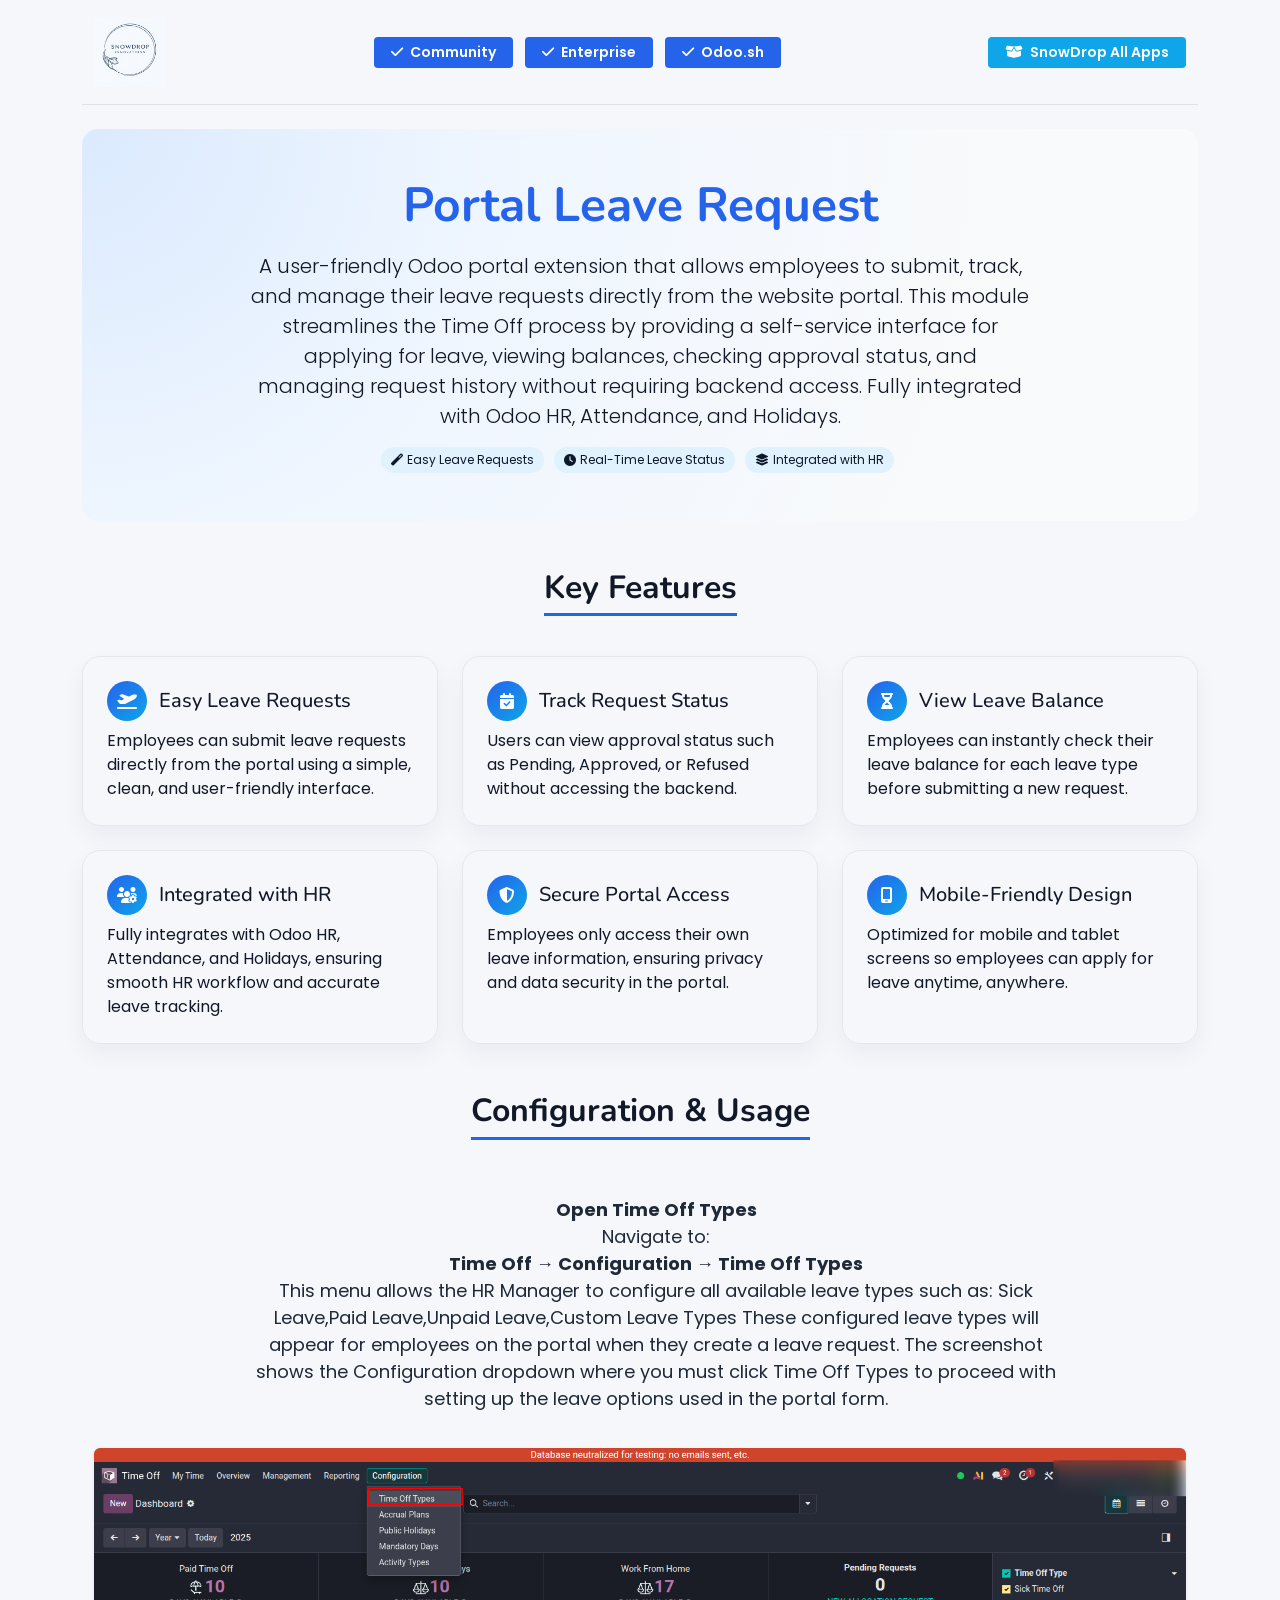
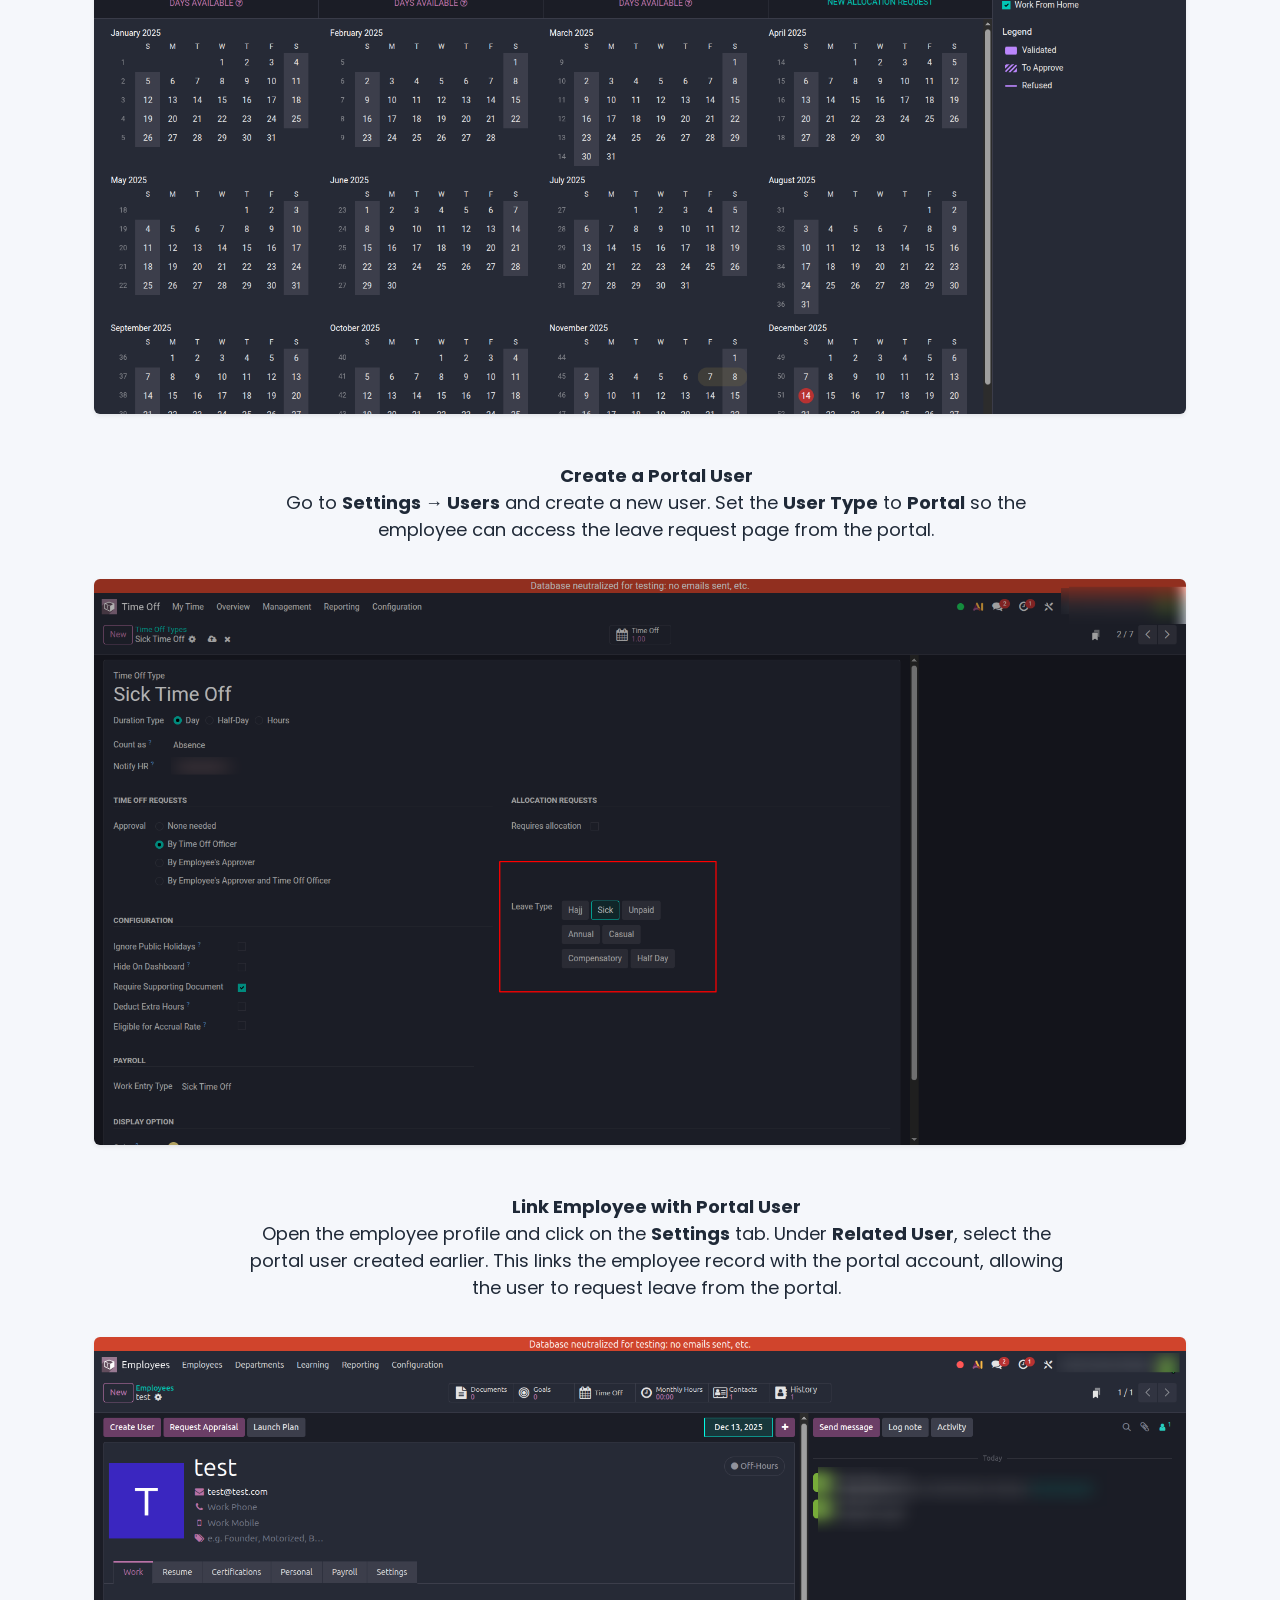
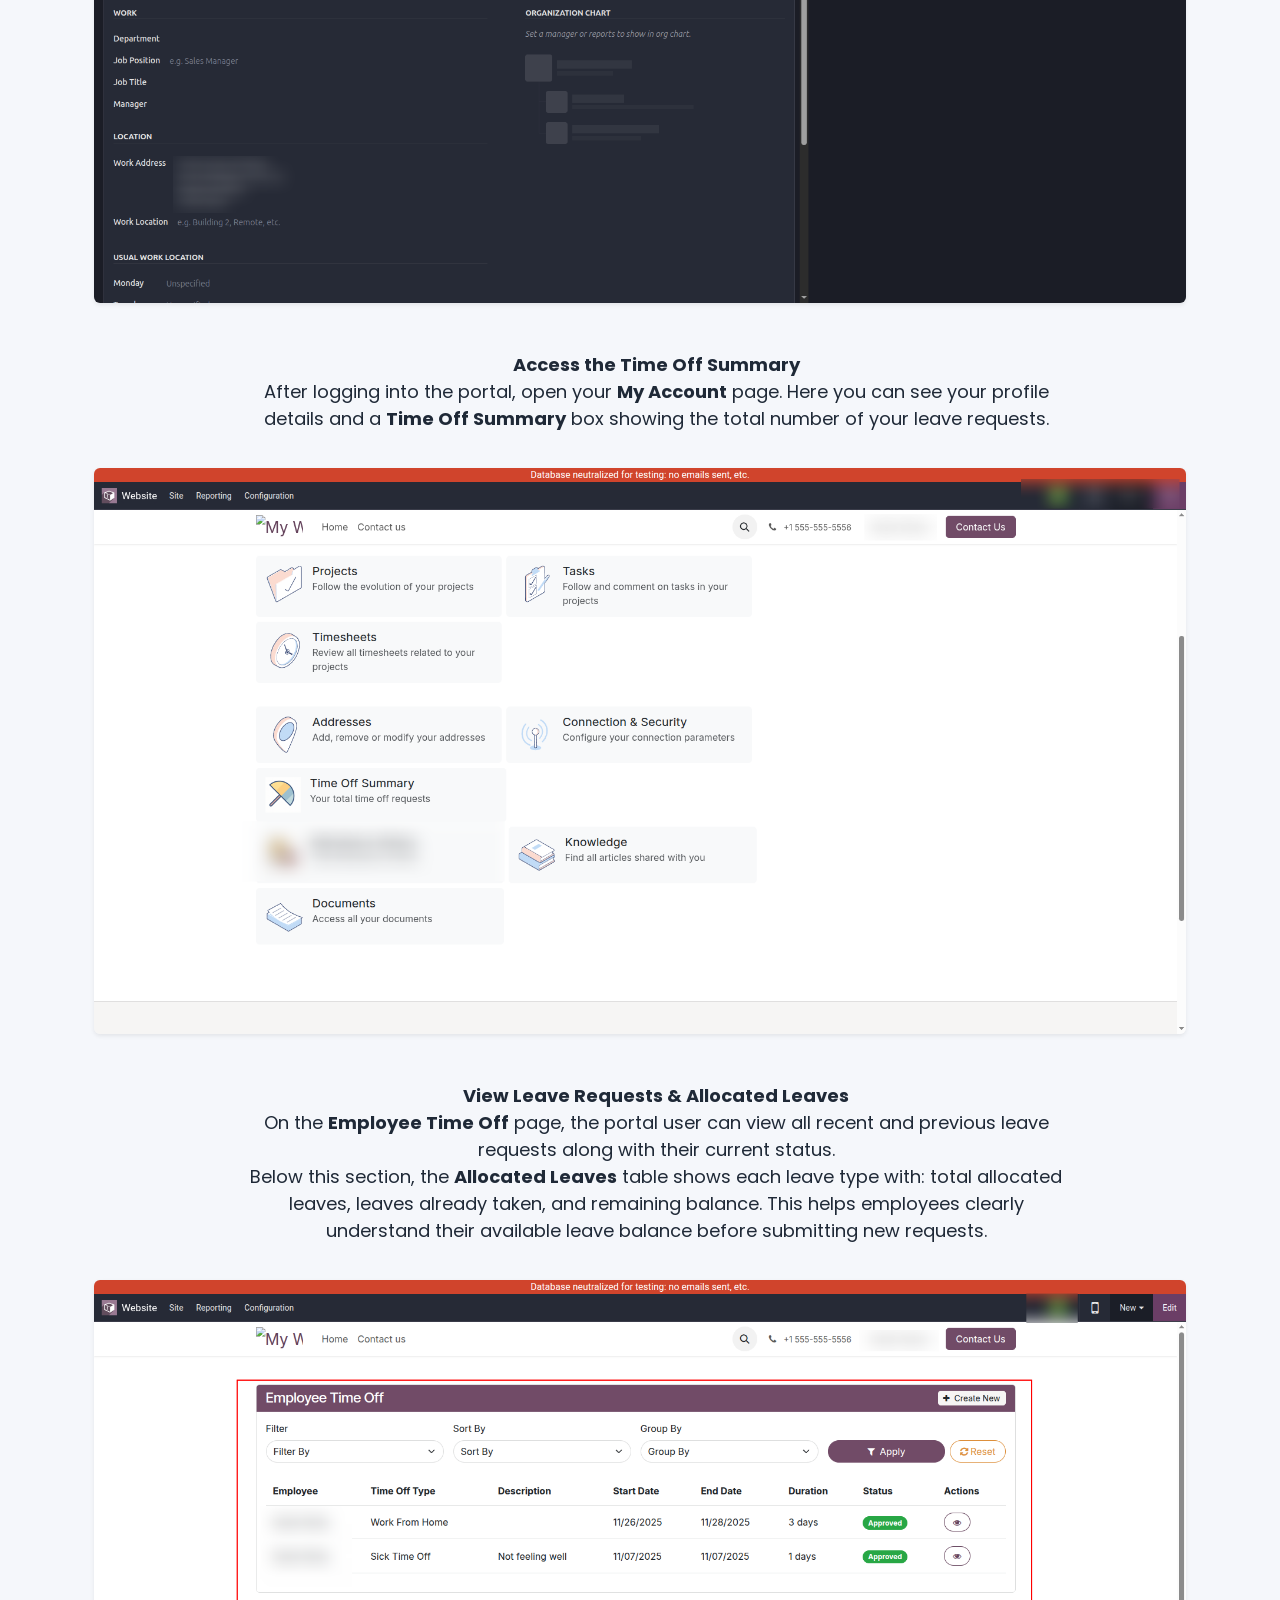
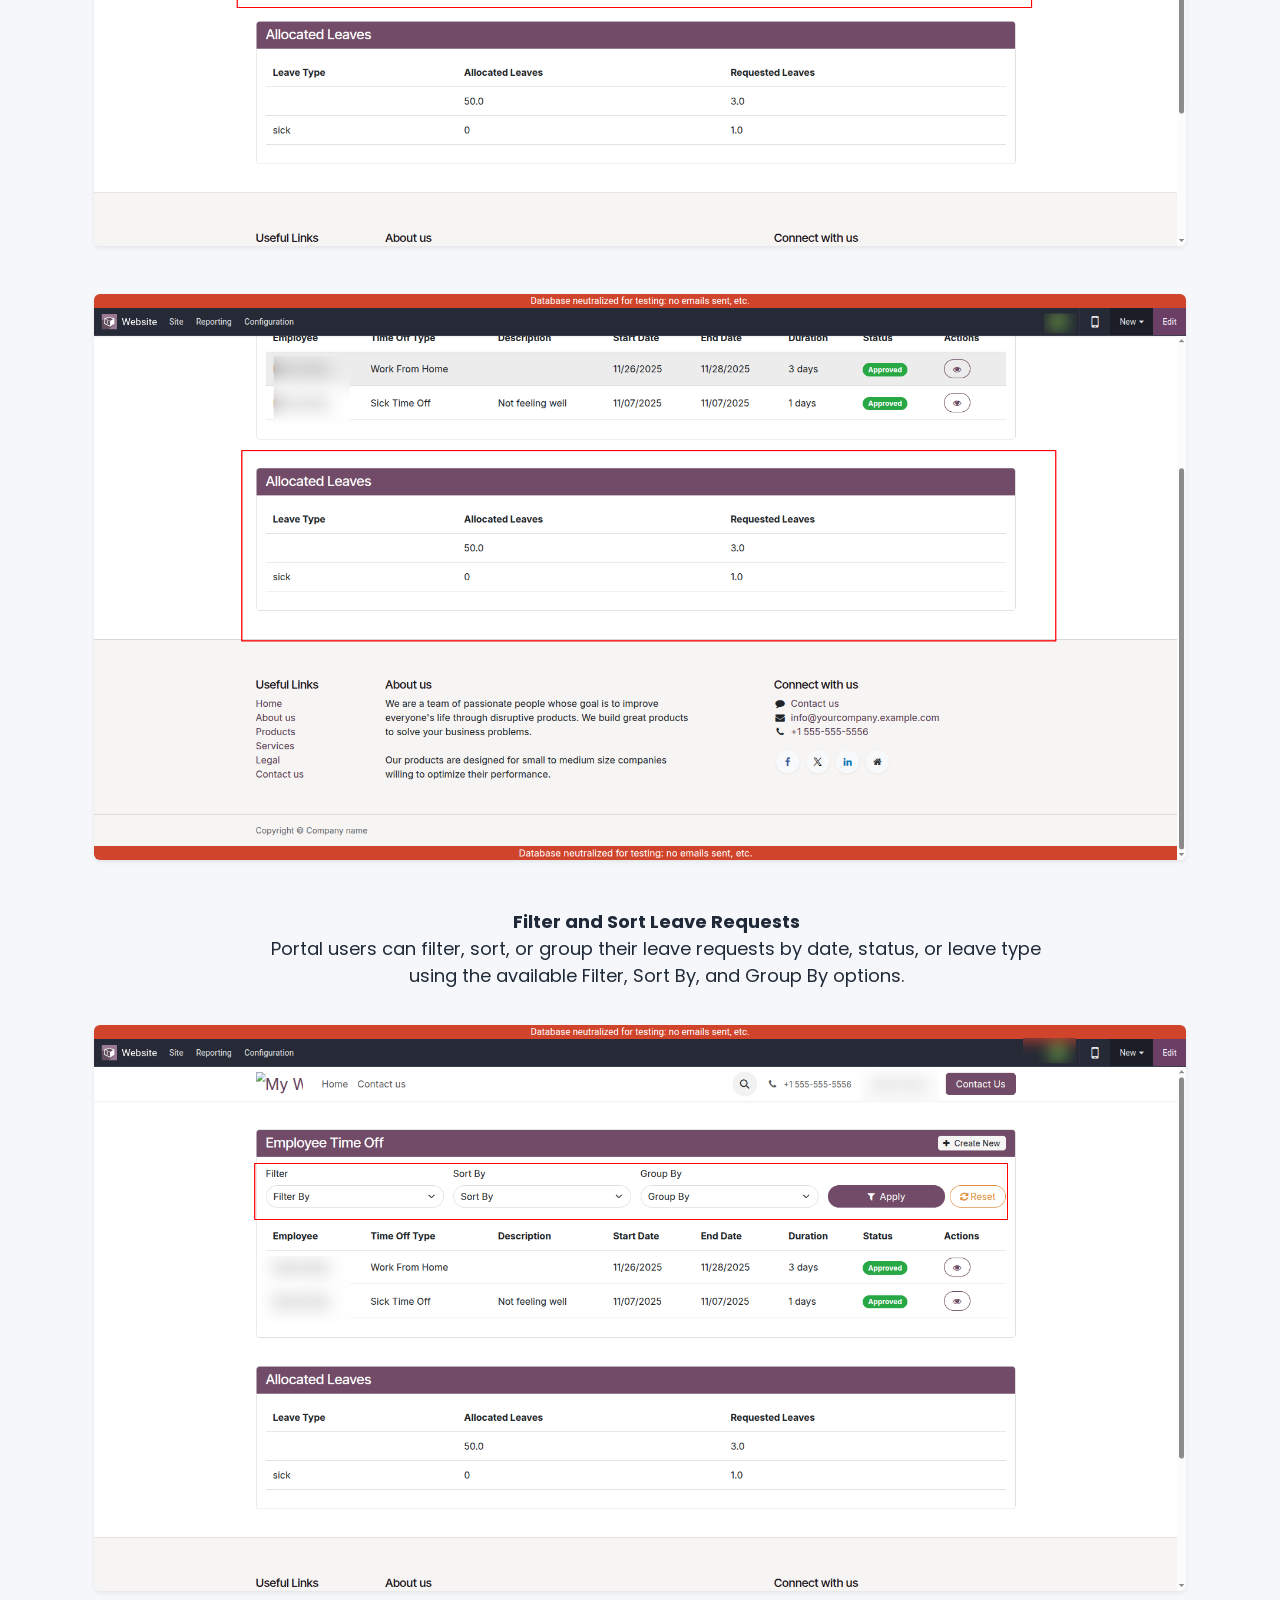
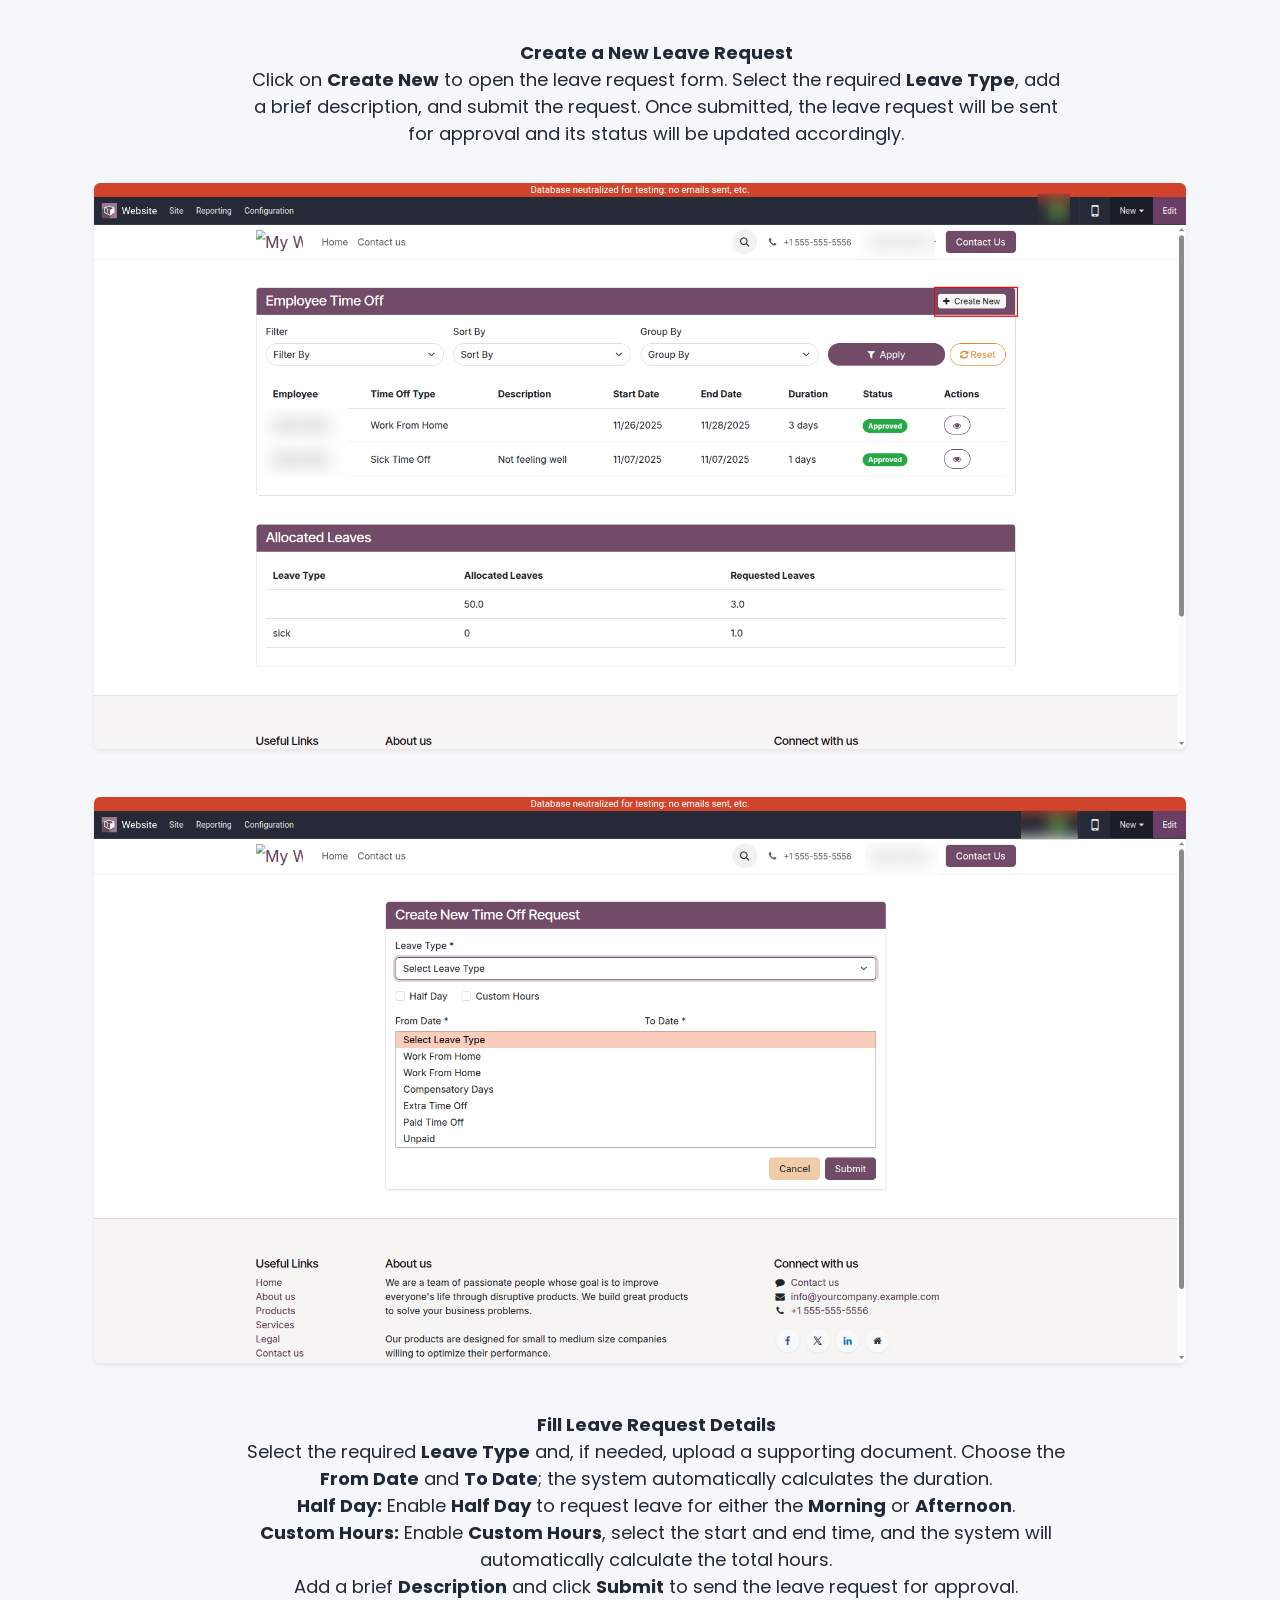
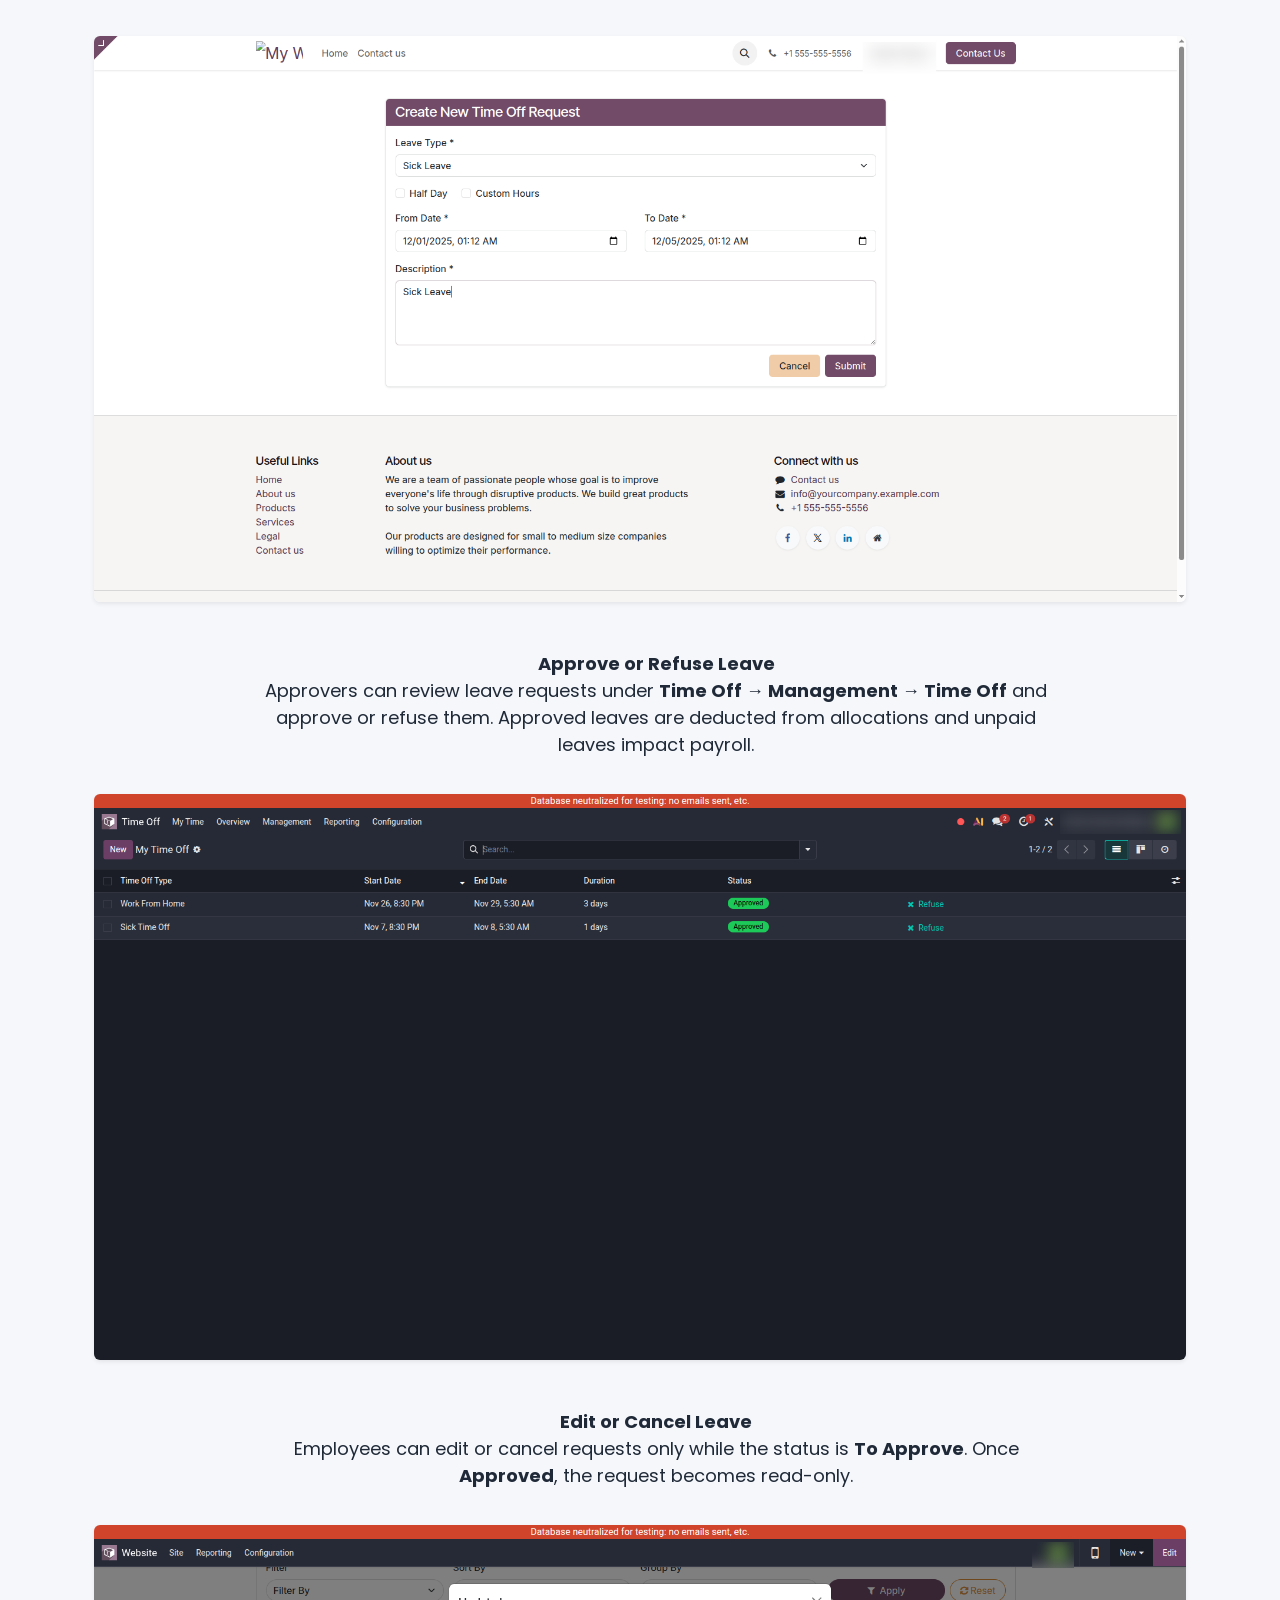
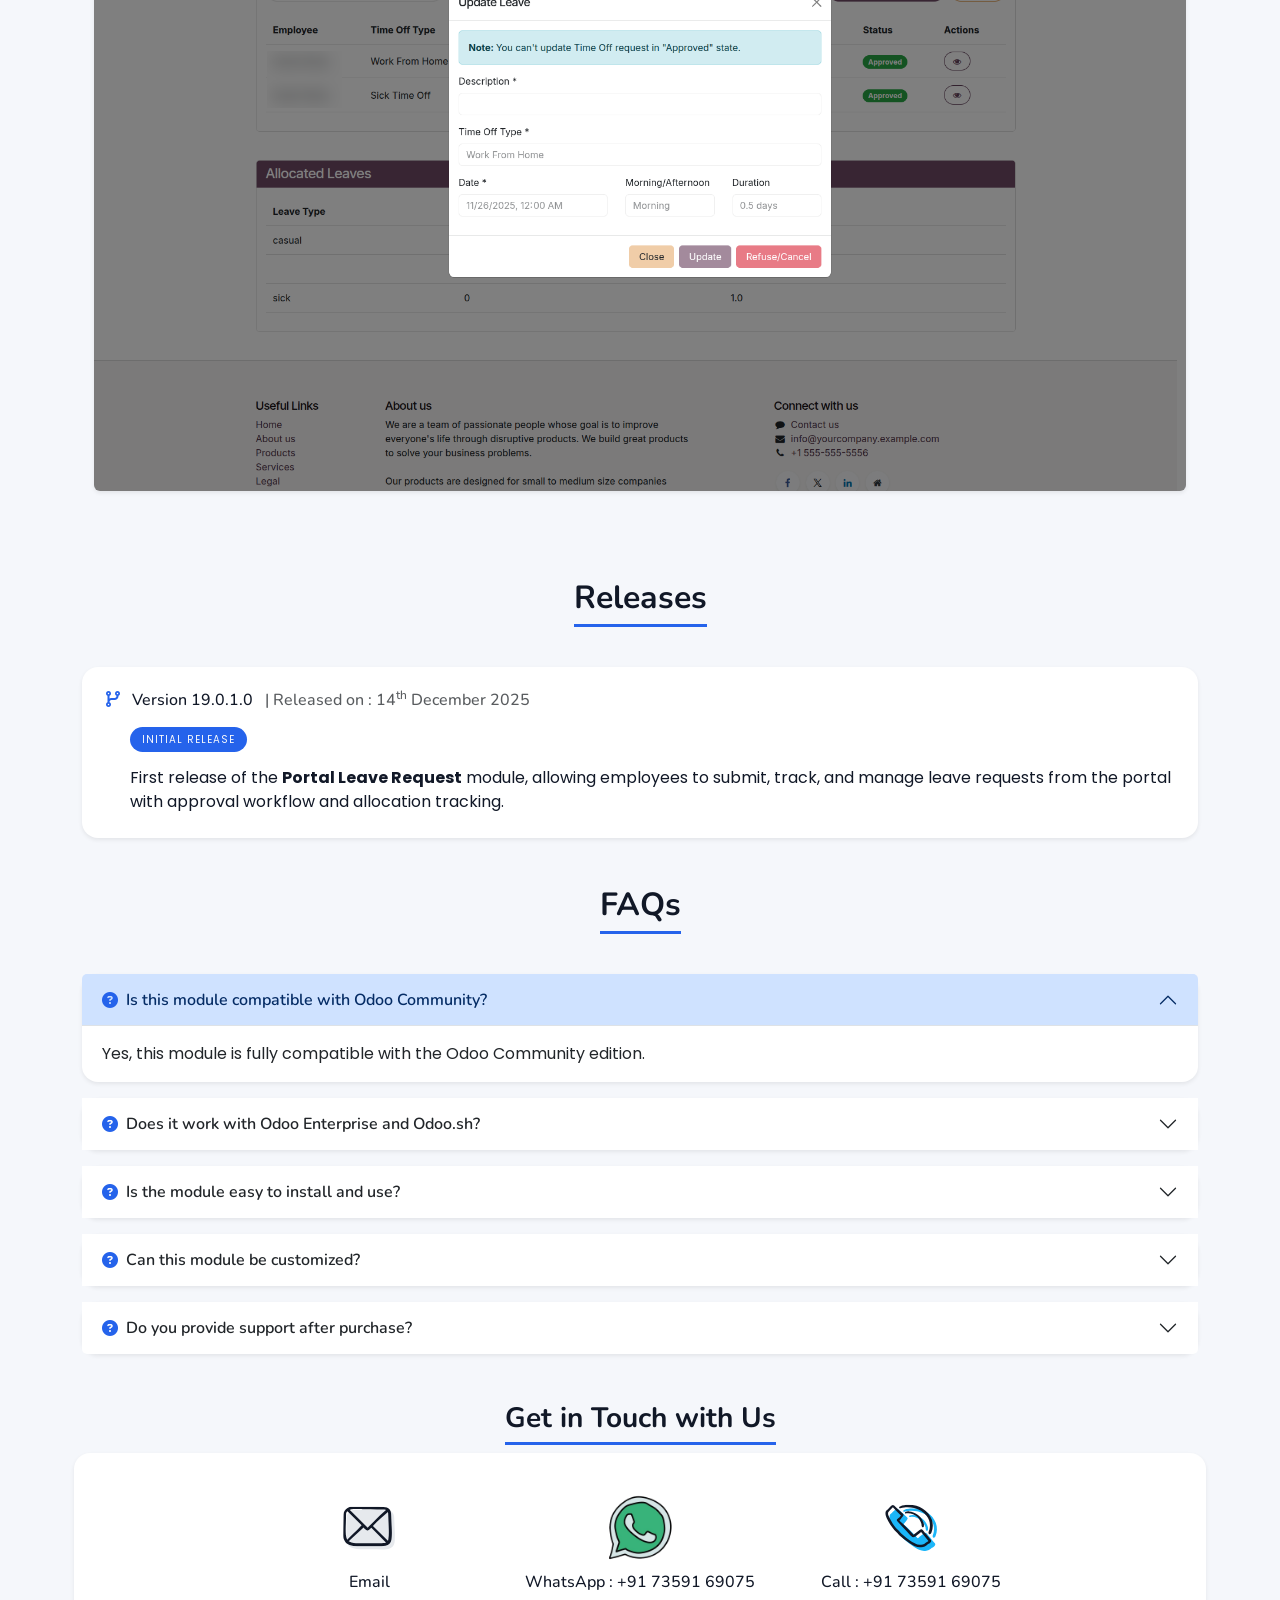
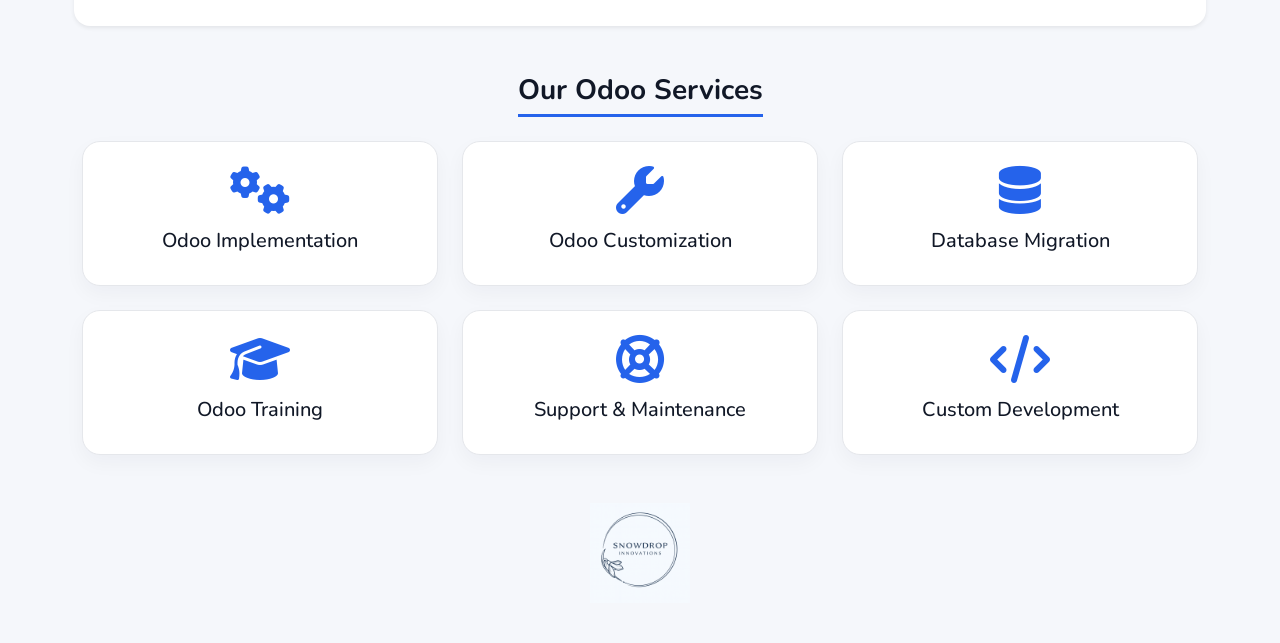
==== sd_leave_request_portal/static/description/index.html @ bd5a7ddc "[ADD]sd_leave_request_portal: add new module" ====
<!DOCTYPE html>
<html>

<head>
    <meta charset="utf-8" />
    <meta http-equiv="X-UA-Compatible" content="IE=edge" />
    <meta name="viewport" content="width=device-width, initial-scale=1" />
    <title>AI Timesheet Enhancement</title>
    <!-- Bootstrap 5 -->
    <link href="https://cdn.jsdelivr.net/npm/bootstrap@5.3.3/dist/css/bootstrap.min.css" rel="stylesheet">
    <!-- Icons -->
    <link rel="stylesheet" href="https://cdnjs.cloudflare.com/ajax/libs/font-awesome/6.5.2/css/all.min.css">
    <!-- Google Fonts -->
    <link href="https://fonts.googleapis.com/css2?family=Poppins:wght@300;400;500;600;700&family=Nunito:wght@400;600;700&display=swap" rel="stylesheet">
    <style>
        body {
            font-family: 'Poppins', sans-serif;
            background-color: #f5f7fb;
            color: #111827;
        }

        h1, h2, h3, h4, h5 {
            font-family: 'Nunito', sans-serif;
        }

        .sd-primary {
            color: #2563eb;
        }

        .sd-primary-bg {
            background-color: #2563eb;
        }

        .sd-accent-bg {
            background-color: #0ea5e9;
        }

        .sd-badge {
            background-color: #0f766e;
            color: #ecfeff;
        }

        .sd-section-title {
            font-weight: 700;
            text-align: center;
            margin-bottom: 2.5rem;
            position: relative;
        }

        .sd-section-title span {
            display: inline-block;
            padding-bottom: 0.4rem;
            border-bottom: 3px solid #2563eb;
        }

        .sd-feature-card {
            border-radius: 18px;
            border: 1px solid #e5e7eb;
            box-shadow: 0 10px 25px rgba(15, 23, 42, 0.05);
            height: 100%;
        }

        .sd-feature-icon {
            width: 40px;
            height: 40px;
            border-radius: 999px;
            display: inline-flex;
            align-items: center;
            justify-content: center;
            background: linear-gradient(135deg, #2563eb, #0ea5e9);
            color: #fff;
            margin-right: 12px;
        }

        .sd-hero {
            background: radial-gradient(circle at top left, #dbeafe 0, #eff6ff 35%, #f9fafb 80%);
        }

        .sd-step-pointer {
            background-image: url(pointer.png);
            background-repeat: no-repeat;
            background-size: contain;
            width: 32px;
            height: 32px;
            flex-shrink: 0;
        }

        .sd-step-text {
            color: #1f2937;
            font-size: 18px;
            max-width: 75%;
            margin-bottom: 20px;
        }

        .sd-chip {
            display: inline-flex;
            align-items: center;
            padding: 4px 10px;
            border-radius: 999px;
            background: #e0f2fe;
            font-size: 12px;
            color: #0f172a;
            margin-right: 6px;
        }

        .sd-footer-logo {
            max-height: 80px;
        }

        .sd-release-badge {
            background-color: #2563eb;
            color: #f9fafb;
            padding: 5px 12px;
            border-radius: 999px;
            text-transform: uppercase;
            font-size: 10px;
            letter-spacing: 1px;
        }

        .sd-contact-card img {
            width: 70px;
            margin-bottom: 10px;
        }

        .sd-contact-card h5 {
            font-size: 16px;
            margin-bottom: 0;
        }

        .sd-service-card {
            border-radius: 18px;
            border: 1px solid #e5e7eb;
            box-shadow: 0 8px 20px rgba(15, 23, 42, 0.04);
            height: 100%;
        }

        a {
            text-decoration: none;
        }
    </style>
</head>

<body>
    <div id="loempia_tabs" class="container py-3">
        <!-- Header -->
        <div class="row justify-content-between align-items-center border-bottom pb-3 mx-0">
            <div class="col-auto text-center mb-3 mb-lg-0">
                <a class="btn p-0">
                    <!-- Replace with your own logo path -->
                    <img src="snowdrop_logo_full.png" alt="SnowDrop Innovations" style="height:70px">
                </a>
            </div>
            <div class="col-auto d-flex flex-wrap justify-content-center gap-2 mb-3 mb-lg-0">
                <span class="btn btn-sm sd-primary-bg text-white fw-semibold px-3 me-1">
                    <i class="fa fa-check me-1"></i> Community
                </span>
                <span class="btn btn-sm sd-primary-bg text-white fw-semibold px-3 me-1">
                    <i class="fa fa-check me-1"></i> Enterprise
                </span>
                <span class="btn btn-sm sd-primary-bg text-white fw-semibold px-3">
                    <i class="fa fa-check me-1"></i> Odoo.sh
                </span>
            </div>
            <div class="col-auto text-center">
                <a href="#" target="_blank" class="btn btn-sm sd-accent-bg text-white fw-semibold px-3">
                    <i class="fa fa-box-open me-1"></i> SnowDrop All Apps
                </a>
            </div>
        </div>
        <!-- Hero -->
        <section class="oe_container sd-hero rounded-4 mt-4 mb-5 p-4 p-lg-5">
            <div class="text-center">
                <h1 class="display-5 fw-bold sd-primary mb-3">
                    Portal Leave Request
                </h1>
                <p class="lead mb-3" style="max-width: 780px;margin:0 auto;">
                    A user-friendly Odoo portal extension that allows employees to submit, track, and manage their leave requests directly from the website portal. This module streamlines the Time Off process by providing a self-service interface for applying for leave, viewing balances, checking approval status, and managing request history without requiring backend access. Fully integrated with Odoo HR, Attendance, and Holidays.
                </p>
                <div class="mt-3">
                    <span class="sd-chip"><i class="fa fa-magic me-1"></i> Easy Leave Requests</span>
                    <span class="sd-chip"><i class="fa fa-clock me-1"></i> Real-Time Leave Status</span>
                    <span class="sd-chip"><i class="fa fa-layer-group me-1"></i> Integrated with HR</span>
                </div>
            </div>
        </section>
        <!-- Features -->
        <section class="mt-4">
            <h2 class="sd-section-title">
                <span>Key Features</span>
            </h2>
            <div class="row g-4">
                <!-- Feature 1 -->
                <div class="col-lg-4 col-md-6">
                    <div class="sd-feature-card p-4">
                        <div class="d-flex align-items-center mb-2">
                            <div class="sd-feature-icon">
                                <i class="fa fa-plane-departure"></i>
                            </div>
                            <h4 class="mb-0 fs-5">Easy Leave Requests</h4>
                        </div>
                        <p class="mb-0">
                            Employees can submit leave requests directly from the portal using a simple, clean, and user-friendly interface.
                        </p>
                    </div>
                </div>
                <!-- Feature 2 -->
                <div class="col-lg-4 col-md-6">
                    <div class="sd-feature-card p-4">
                        <div class="d-flex align-items-center mb-2">
                            <div class="sd-feature-icon">
                                <i class="fa fa-calendar-check"></i>
                            </div>
                            <h4 class="mb-0 fs-5">Track Request Status</h4>
                        </div>
                        <p class="mb-0">
                            Users can view approval status such as Pending, Approved, or Refused without accessing the backend.
                        </p>
                    </div>
                </div>
                <!-- Feature 3 -->
                <div class="col-lg-4 col-md-6">
                    <div class="sd-feature-card p-4">
                        <div class="d-flex align-items-center mb-2">
                            <div class="sd-feature-icon">
                                <i class="fa fa-hourglass-half"></i>
                            </div>
                            <h4 class="mb-0 fs-5">View Leave Balance</h4>
                        </div>
                        <p class="mb-0">
                            Employees can instantly check their leave balance for each leave type before submitting a new request.
                        </p>
                    </div>
                </div>
                <!-- Feature 4 -->
                <div class="col-lg-4 col-md-6">
                    <div class="sd-feature-card p-4">
                        <div class="d-flex align-items-center mb-2">
                            <div class="sd-feature-icon">
                                <i class="fa fa-users-gear"></i>
                            </div>
                            <h4 class="mb-0 fs-5">Integrated with HR</h4>
                        </div>
                        <p class="mb-0">
                            Fully integrates with Odoo HR, Attendance, and Holidays, ensuring smooth HR workflow and accurate leave tracking.
                        </p>
                    </div>
                </div>
                <!-- Feature 5 -->
                <div class="col-lg-4 col-md-6">
                    <div class="sd-feature-card p-4">
                        <div class="d-flex align-items-center mb-2">
                            <div class="sd-feature-icon">
                                <i class="fa fa-shield-halved"></i>
                            </div>
                            <h4 class="mb-0 fs-5">Secure Portal Access</h4>
                        </div>
                        <p class="mb-0">
                            Employees only access their own leave information, ensuring privacy and data security in the portal.
                        </p>
                    </div>
                </div>
                <!-- Feature 6 -->
                <div class="col-lg-4 col-md-6">
                    <div class="sd-feature-card p-4">
                        <div class="d-flex align-items-center mb-2">
                            <div class="sd-feature-icon">
                                <i class="fa fa-mobile-screen"></i>
                            </div>
                            <h4 class="mb-0 fs-5">Mobile-Friendly Design</h4>
                        </div>
                        <p class="mb-0">
                            Optimized for mobile and tablet screens so employees can apply for leave anytime, anywhere.
                        </p>
                    </div>
                </div>
            </div>
        </section>
        <!-- Documentation / Screenshots -->
        <section class="mt-5">
            <h2 class="sd-section-title">
                <span>Configuration & Usage</span>
            </h2>
            <div class="tab-content py-3">
                <div id="Configurations" class="tab-pane active show">
                    <section id="sd_configuration">
                        <div class="container-fluid">
                            <div class="text-center">
                                <!-- Step 1 -->
                                <div class="d-flex justify-content-center align-items-start mb-3">
                                    <div class="sd-step-pointer"></div>
                                    <p class="sd-step-text">
                                        <strong>Open Time Off Types</strong><br />
                                        Navigate to:<br>
                                        <strong>Time Off → Configuration → Time Off Types</strong><br>
                                        This menu allows the HR Manager to configure all available leave types such as: Sick Leave,Paid Leave,Unpaid Leave,Custom Leave Types
                                        These configured leave types will appear for employees on the portal when they create a leave request.
                                        The screenshot shows the Configuration dropdown where you must click Time Off Types to proceed with setting up the leave options used in the portal form.
                                    </p>
                                </div>
                                <div class="col-md-12">
                                    <!-- replace with your real screenshot -->
                                    <img class="img-fluid rounded shadow-sm" src="1.png" alt="Install module">
                                </div>
                                <br /><br />
                                <!-- Step 2 -->
                                <div class="d-flex justify-content-center align-items-start mb-3">
                                    <div class="sd-step-pointer"></div>
                                    <p class="sd-step-text">
                                        <strong>Create a Portal User</strong><br>
                                        Go to <strong>Settings → Users</strong> and create a new user.
                                        Set the <strong>User Type</strong> to <strong>Portal</strong> so the employee can access the leave request page from the portal.
                                    </p>
                                </div>
                                <div class="col-md-12">
                                    <!-- replace with your real screenshot -->
                                    <img class="img-fluid rounded shadow-sm" src="2.png" alt="Install module">
                                </div>
                                <br /><br />
                                <!-- Step 3 -->
                                <div class="d-flex justify-content-center align-items-start mb-3">
                                    <div class="sd-step-pointer"></div>
                                    <p class="sd-step-text">
                                        <strong>Link Employee with Portal User</strong><br>
                                        Open the employee profile and click on the <strong>Settings</strong> tab.
                                        Under <strong>Related User</strong>, select the portal user created earlier.
                                        This links the employee record with the portal account, allowing the user to request leave from the portal.
                                    </p>
                                </div>
                                <div class="col-md-12">
                                    <!-- replace with your real screenshot -->
                                    <img class="img-fluid rounded shadow-sm" src="3.png" alt="Install module">
                                </div>
                                <br /><br />
                                <!-- Step 4 -->
                                <div class="d-flex justify-content-center align-items-start mb-3">
                                    <div class="sd-step-pointer"></div>
                                    <p class="sd-step-text">
                                        <strong>Access the Time Off Summary</strong><br>
                                        After logging into the portal, open your <strong>My Account</strong> page.
                                        Here you can see your profile details and a <strong>Time Off Summary</strong> box showing the total number of your leave requests.
                                    </p>
                                </div>
                                <div class="col-md-12">
                                    <!-- replace with your real screenshot -->
                                    <img class="img-fluid rounded shadow-sm" src="4.png" alt="Install module">
                                </div>
                                <br /><br />
                                <!-- Step 5 -->
                                <div class="d-flex justify-content-center align-items-start mb-3">
                                    <div class="sd-step-pointer"></div>
                                    <p class="sd-step-text">
                                        <strong>View Leave Requests & Allocated Leaves</strong><br>
                                        On the <strong>Employee Time Off</strong> page, the portal user can view all recent and previous leave requests along with their current status.<br>
                                        Below this section, the <strong>Allocated Leaves</strong> table shows each leave type with:
                                        total allocated leaves, leaves already taken, and remaining balance.
                                        This helps employees clearly understand their available leave balance before submitting new requests.
                                    </p>
                                </div>
                                <div class="col-md-12">
                                    <!-- replace with your real screenshot -->
                                    <img class="img-fluid rounded shadow-sm" src="5.png" alt="Install module">
                                </div>
                                <br /><br />
                                <div class="col-md-12">
                                    <!-- replace with your real screenshot -->
                                    <img class="img-fluid rounded shadow-sm" src="6.png" alt="Install module">
                                </div>
                                <br /><br />
                                <div class="d-flex justify-content-center align-items-start mb-3">
                                    <div class="sd-step-pointer"></div>
                                    <p class="sd-step-text">
                                        <strong>Filter and Sort Leave Requests</strong><br>
                                        Portal users can filter, sort, or group their leave requests by date, status, or leave type using the available Filter, Sort By, and Group By options.
                                    </p>
                                </div>
                                <div class="col-md-12">
                                    <!-- replace with your real screenshot -->
                                    <img class="img-fluid rounded shadow-sm" src="7.png" alt="Install module">
                                </div>
                                <br /><br />
                                <div class="d-flex justify-content-center align-items-start mb-3">
                                    <div class="sd-step-pointer"></div>
                                    <p class="sd-step-text">
                                        <strong>Create a New Leave Request</strong><br>
                                        Click on <strong>Create New</strong> to open the leave request form.
                                        Select the required <strong>Leave Type</strong>, add a brief description, and submit the request.
                                        Once submitted, the leave request will be sent for approval and its status will be updated accordingly.
                                    </p>
                                </div>
                                <div class="col-md-12">
                                    <!-- replace with your real screenshot -->
                                    <img class="img-fluid rounded shadow-sm" src="8.png" alt="Install module">
                                </div>
                                <br /><br />
                                <div class="col-md-12">
                                    <!-- replace with your real screenshot -->
                                    <img class="img-fluid rounded shadow-sm" src="9.png" alt="Install module">
                                </div>
                                <br /><br />
                                <div class="d-flex justify-content-center align-items-start mb-3">
                                    <div class="sd-step-pointer"></div>
                                    <p class="sd-step-text">
                                        <strong>Fill Leave Request Details</strong><br>
                                        Select the required <strong>Leave Type</strong> and, if needed, upload a supporting document.
                                        Choose the <strong>From Date</strong> and <strong>To Date</strong>; the system automatically calculates the duration.<br>
                                        <strong>Half Day:</strong>
                                        Enable <strong>Half Day</strong> to request leave for either the <strong>Morning</strong> or <strong>Afternoon</strong>.<br>
                                        <strong>Custom Hours:</strong>
                                        Enable <strong>Custom Hours</strong>, select the start and end time, and the system will automatically calculate the total hours.<br>
                                        Add a brief <strong>Description</strong> and click <strong>Submit</strong> to send the leave request for approval.
                                    </p>
                                </div>
                                <div class="col-md-12">
                                    <!-- replace with your real screenshot -->
                                    <img class="img-fluid rounded shadow-sm" src="10.png" alt="Install module">
                                </div>
                                <br /><br />
                                <div class="d-flex justify-content-center align-items-start mb-3">
                                    <div class="sd-step-pointer"></div>
                                    <p class="sd-step-text">
                                        <strong>Approve or Refuse Leave</strong><br>
                                        Approvers can review leave requests under <strong>Time Off → Management → Time Off</strong> and approve or refuse them.
                                        Approved leaves are deducted from allocations and unpaid leaves impact payroll.
                                    </p>
                                </div>
                                <div class="col-md-12">
                                    <img class="img-fluid rounded shadow-sm" src="11.png" alt="Install module">
                                </div>
                                <br /><br />
                                <div class="d-flex justify-content-center align-items-start mb-3">
                                    <div class="sd-step-pointer"></div>
                                    <p class="sd-step-text">
                                        <strong>Edit or Cancel Leave</strong><br>
                                        Employees can edit or cancel requests only while the status is <strong>To Approve</strong>.
                                        Once <strong>Approved</strong>, the request becomes read-only.
                                    </p>
                                </div>
                                <div class="col-md-12">
                                    <img class="img-fluid rounded shadow-sm" src="12.png" alt="Install module">
                                </div>
                                <br /><br />
                            </div>
                        </div>
                    </section>
                </div>
            </div>
        </section>
        <!-- Releases -->
        <section class="mt-4">
            <h2 class="sd-section-title">
                <span>Releases</span>
            </h2>
            <div class="bg-white shadow-sm rounded-4 p-3 p-lg-4">
                <h4 class="mb-1" style="font-size:16px;">
                    <span class="fa fa-code-branch me-2 sd-primary"></span>
                    <span>Version 19.0.1.0</span>
                    <span class="ms-2 text-muted">| Released on : 14<sup>th</sup> December 2025</span>
                </h4>
                <div class="mt-3 ps-4">
                    <span class="sd-release-badge">Initial Release</span>
                    <p class="mt-3 mb-0">
                        First release of the <strong>Portal Leave Request</strong> module, allowing employees to submit,
                        track, and manage leave requests from the portal with approval workflow and allocation tracking.
                    </p>
                </div>
            </div>
        </section>
        <!-- FAQs -->
        <section class="mt-5">
            <h2 class="sd-section-title">
                <span>FAQs</span>
            </h2>
            <div class="accordion" id="sd_faq_accordion">
                <div class="accordion-item mb-3 border-0 shadow-sm rounded-4">
                    <h2 class="accordion-header" id="faq1">
                        <button class="accordion-button fw-semibold" type="button" data-bs-toggle="collapse" data-bs-target="#faq1_c" aria-expanded="true" aria-controls="faq1_c">
                            <i class="fa fa-question-circle me-2 sd-primary"></i>
                            Is this module compatible with Odoo Community?
                        </button>
                    </h2>
                    <div id="faq1_c" class="accordion-collapse collapse show" data-bs-parent="#sd_faq_accordion">
                        <div class="accordion-body">
                            Yes, this module is fully compatible with the Odoo Community edition.
                        </div>
                    </div>
                </div>
                <div class="accordion-item mb-3 border-0 shadow-sm rounded-4">
                    <h2 class="accordion-header" id="faq2">
                        <button class="accordion-button fw-semibold collapsed" type="button" data-bs-toggle="collapse" data-bs-target="#faq2_c" aria-expanded="false" aria-controls="faq2_c">
                            <i class="fa fa-question-circle me-2 sd-primary"></i>
                            Does it work with Odoo Enterprise and Odoo.sh?
                        </button>
                    </h2>
                    <div id="faq2_c" class="accordion-collapse collapse" data-bs-parent="#sd_faq_accordion">
                        <div class="accordion-body">
                            Yes, the module works seamlessly with Odoo Enterprise and Odoo.sh.
                        </div>
                    </div>
                </div>
                <div class="accordion-item mb-3 border-0 shadow-sm rounded-4">
                    <h2 class="accordion-header" id="faq3">
                        <button class="accordion-button fw-semibold collapsed" type="button" data-bs-toggle="collapse" data-bs-target="#faq3_c" aria-expanded="false" aria-controls="faq3_c">
                            <i class="fa fa-question-circle me-2 sd-primary"></i>
                            Is the module easy to install and use?
                        </button>
                    </h2>
                    <div id="faq3_c" class="accordion-collapse collapse" data-bs-parent="#sd_faq_accordion">
                        <div class="accordion-body">
                            Yes. Installation follows the standard Odoo process, and employees can easily submit and track
                            leave requests from the portal.
                        </div>
                    </div>
                </div>
                <div class="accordion-item mb-3 border-0 shadow-sm rounded-4">
                    <h2 class="accordion-header" id="faq4">
                        <button class="accordion-button fw-semibold collapsed" type="button" data-bs-toggle="collapse" data-bs-target="#faq4_c" aria-expanded="false" aria-controls="faq4_c">
                            <i class="fa fa-question-circle me-2 sd-primary"></i>
                            Can this module be customized?
                        </button>
                    </h2>
                    <div id="faq4_c" class="accordion-collapse collapse" data-bs-parent="#sd_faq_accordion">
                        <div class="accordion-body">
                            Yes, we can customize the module based on your business requirements. Please contact us for
                            customization requests.
                        </div>
                    </div>
                </div>
                <div class="accordion-item mb-3 border-0 shadow-sm rounded-4">
                    <h2 class="accordion-header" id="faq5">
                        <button class="accordion-button fw-semibold collapsed" type="button" data-bs-toggle="collapse" data-bs-target="#faq5_c" aria-expanded="false" aria-controls="faq5_c">
                            <i class="fa fa-question-circle me-2 sd-primary"></i>
                            Do you provide support after purchase?
                        </button>
                    </h2>
                    <div id="faq5_c" class="accordion-collapse collapse" data-bs-parent="#sd_faq_accordion">
                        <div class="accordion-body">
                            Yes, we provide free bug-fix support for 30 days after purchase. Additional features or changes
                            are available as paid support.
                        </div>
                    </div>
                </div>
            </div>
        </section>
        <!-- Contact -->
        <section class="mt-5">
            <h3 class="mb-4 text-center" style="font-family:'Nunito',sans-serif;font-weight:700;">
                <span style="display:inline-block;padding-bottom:0.4rem;border-bottom:3px solid #2563eb;">
                    Get in Touch with Us
                </span>
            </h3>
            <div class="row g-3 bg-white rounded-4 shadow-sm text-center pt-4 pb-3 px-4 justify-content-center">
                <div class="col-6 col-lg-3 pb-3">
                    <a href="mailto:snowsnowdropinnovations@gmail.com" target="_blank" style="color:#111827;text-decoration:none;display:inline-block;">
                        <img src="mail.svg" alt="Email" style="width:70px;margin-bottom:10px;">
                        <h5 style="font-size:16px;margin-bottom:0;font-family:'Nunito',sans-serif;">Email</h5>
                    </a>
                </div>
                <div class="col-6 col-lg-3 pb-3">
                    <a href="" target="_blank" style="color:#111827;text-decoration:none;display:inline-block;">
                        <img src="whatsapp.png" alt="WhatsApp" style="width:70px;margin-bottom:10px;">
                        <h5 style="font-size:16px;margin-bottom:0;font-family:'Nunito',sans-serif;">WhatsApp : +91 73591 69075</h5>
                    </a>
                </div>
                <div class="col-6 col-lg-3 pb-3">
                    <a href="" target="_blank" style="color:#111827;text-decoration:none;display:inline-block;">
                        <img src="call.svg" alt="Call" style="width:70px;margin-bottom:10px;">
                        <h5 style="font-size:16px;margin-bottom:0;font-family:'Nunito',sans-serif;">Call : +91 73591 69075</h5>
                    </a>
                </div>
            </div>
        </section>
        <!-- Services -->
        <section class="mt-5">
            <h3 class="mb-4 text-center" style="font-family:'Nunito',sans-serif;font-weight:700;">
                <span style="display:inline-block;padding-bottom:0.4rem;border-bottom:3px solid #2563eb;">
                    Our Odoo Services
                </span>
            </h3>
            <div class="row g-4 text-center">
                <div class="col-lg-4 col-md-6">
                    <div class="p-4 h-100 bg-white" style="border-radius:18px;border:1px solid #e5e7eb;box-shadow:0 8px 20px rgba(15,23,42,0.04);">
                        <i class="fa fa-cogs" style="font-size:48px;color:#2563eb;margin-bottom:15px;"></i>
                        <h5 style="font-family:'Nunito',sans-serif;">Odoo Implementation</h5>
                    </div>
                </div>
                <div class="col-lg-4 col-md-6">
                    <div class="p-4 h-100 bg-white" style="border-radius:18px;border:1px solid #e5e7eb;box-shadow:0 8px 20px rgba(15,23,42,0.04);">
                        <i class="fa fa-wrench" style="font-size:48px;color:#2563eb;margin-bottom:15px;"></i>
                        <h5 style="font-family:'Nunito',sans-serif;">Odoo Customization</h5>
                    </div>
                </div>
                <div class="col-lg-4 col-md-6">
                    <div class="p-4 h-100 bg-white" style="border-radius:18px;border:1px solid #e5e7eb;box-shadow:0 8px 20px rgba(15,23,42,0.04);">
                        <i class="fa fa-database" style="font-size:48px;color:#2563eb;margin-bottom:15px;"></i>
                        <h5 style="font-family:'Nunito',sans-serif;">Database Migration</h5>
                    </div>
                </div>
                <div class="col-lg-4 col-md-6">
                    <div class="p-4 h-100 bg-white" style="border-radius:18px;border:1px solid #e5e7eb;box-shadow:0 8px 20px rgba(15,23,42,0.04);">
                        <i class="fa fa-graduation-cap" style="font-size:48px;color:#2563eb;margin-bottom:15px;"></i>
                        <h5 style="font-family:'Nunito',sans-serif;">Odoo Training</h5>
                    </div>
                </div>
                <div class="col-lg-4 col-md-6">
                    <div class="p-4 h-100 bg-white" style="border-radius:18px;border:1px solid #e5e7eb;box-shadow:0 8px 20px rgba(15,23,42,0.04);">
                        <i class="fa fa-life-ring" style="font-size:48px;color:#2563eb;margin-bottom:15px;"></i>
                        <h5 style="font-family:'Nunito',sans-serif;">Support & Maintenance</h5>
                    </div>
                </div>
                <div class="col-lg-4 col-md-6">
                    <div class="p-4 h-100 bg-white" style="border-radius:18px;border:1px solid #e5e7eb;box-shadow:0 8px 20px rgba(15,23,42,0.04);">
                        <i class="fa fa-code" style="font-size:48px;color:#2563eb;margin-bottom:15px;"></i>
                        <h5 style="font-family:'Nunito',sans-serif;">Custom Development</h5>
                    </div>
                </div>
            </div>
        </section>
        <!-- Footer logo -->
        <div class="row mt-5 mb-4">
            <div class="col-12 text-center">
                <img src="snowdrop_logo_full.png" alt="SnowDrop Innovations" style="height:100px;">
            </div>
        </div>
    </div>
    <!-- JS (Bootstrap 5) -->
    <script src="https://cdn.jsdelivr.net/npm/bootstrap@5.3.3/dist/js/bootstrap.bundle.min.js"></script>
</body>

</html>
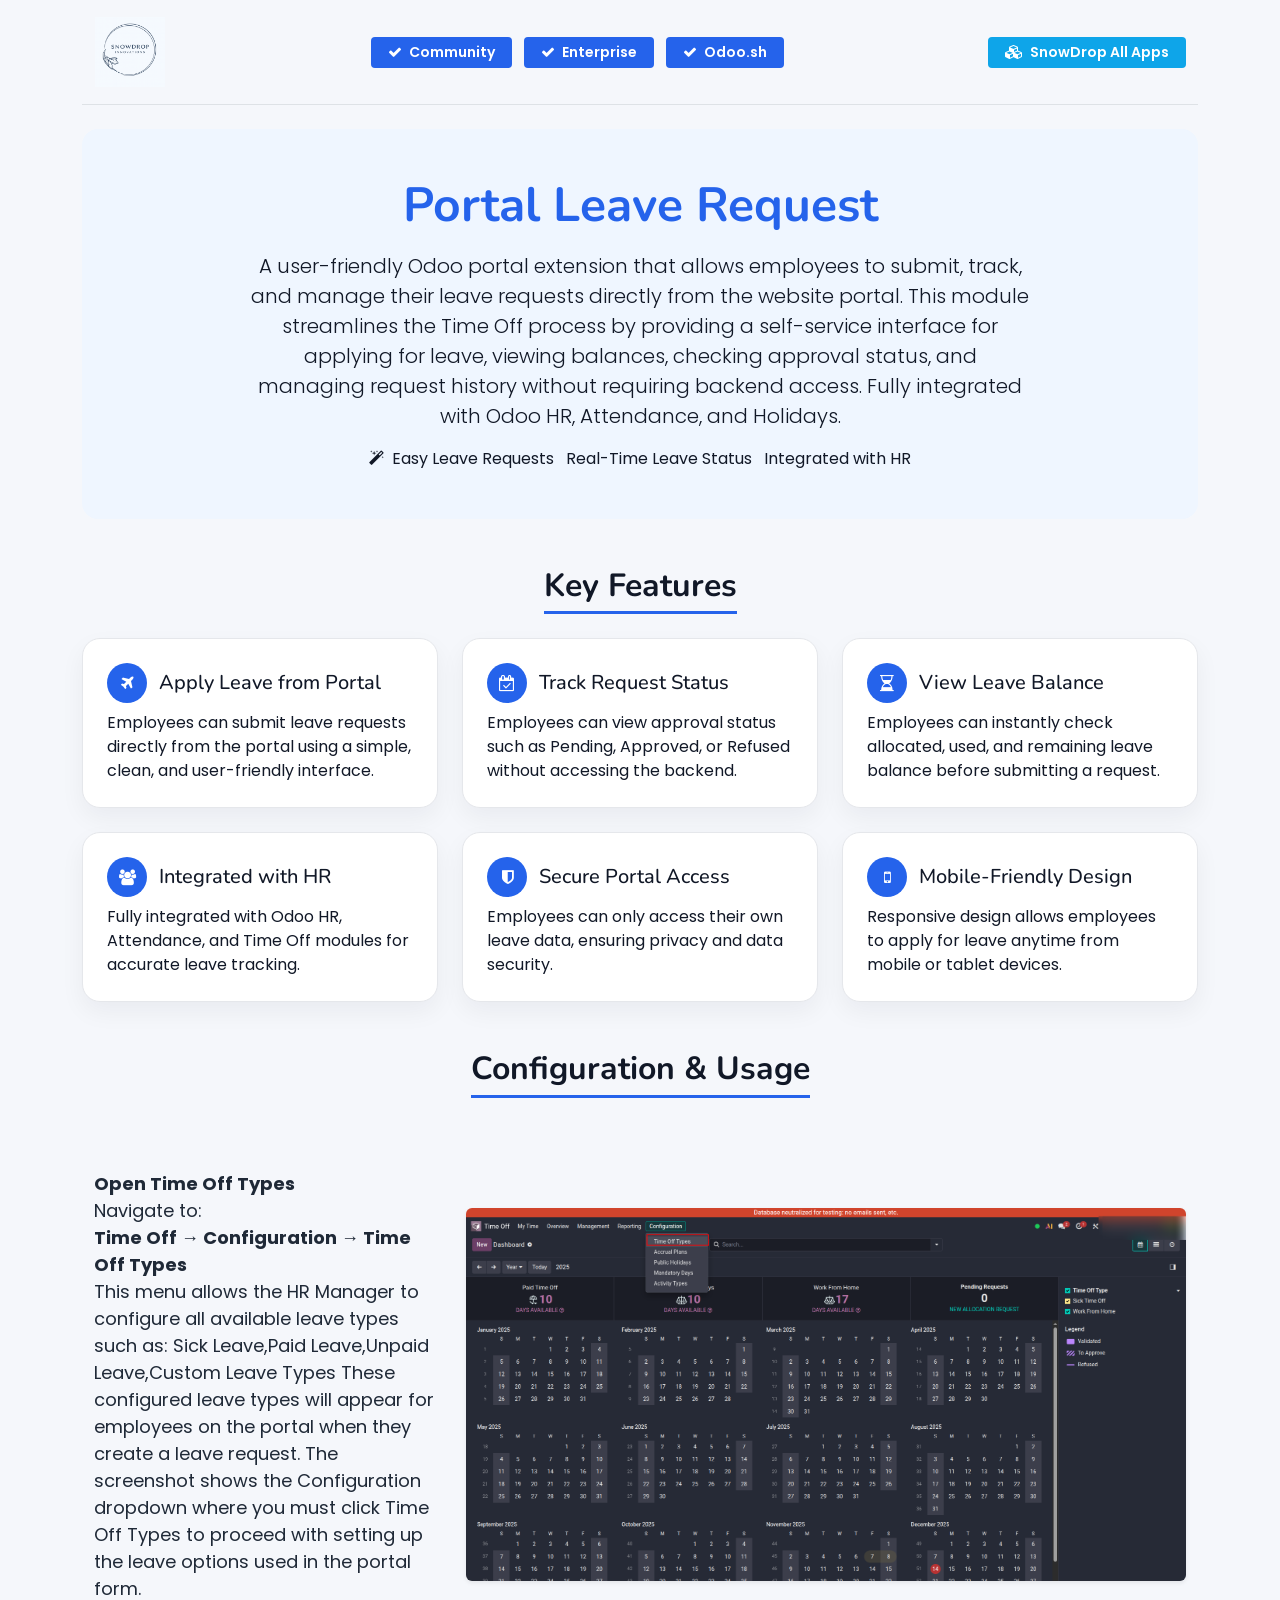
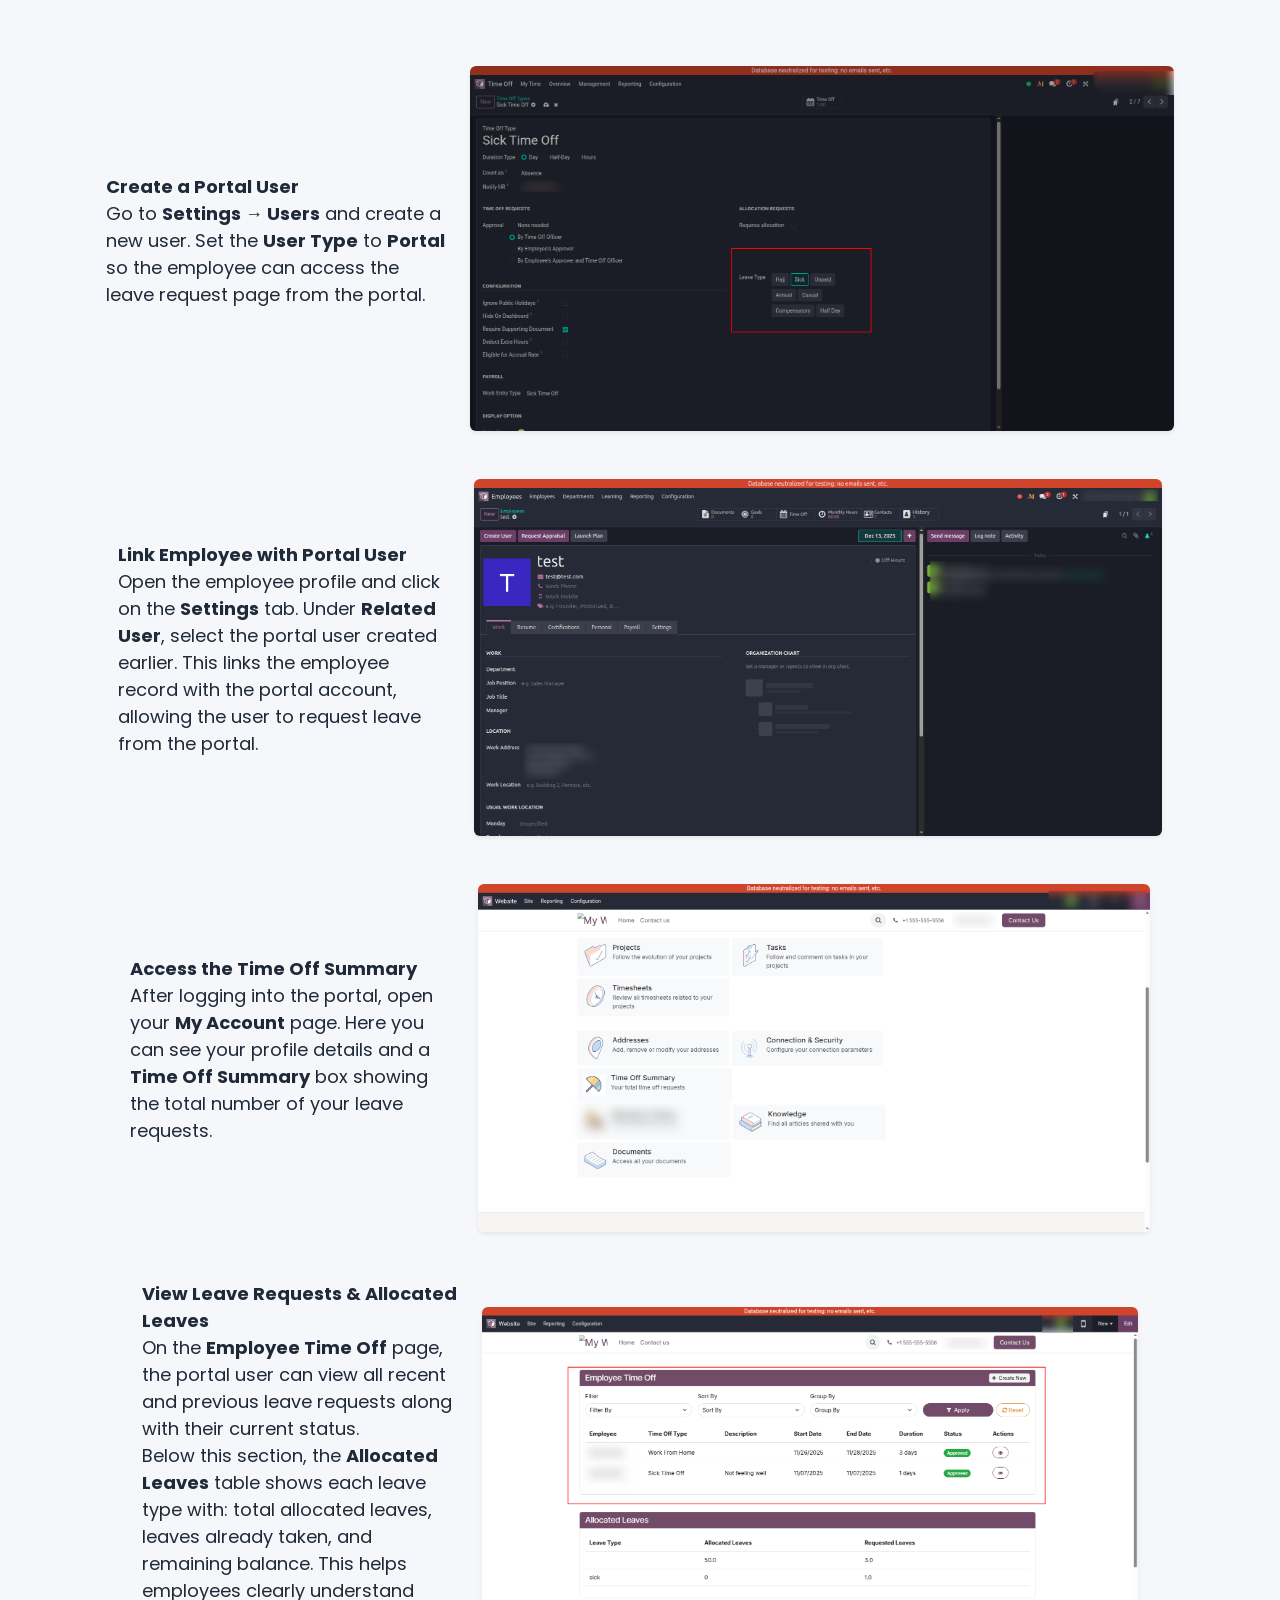
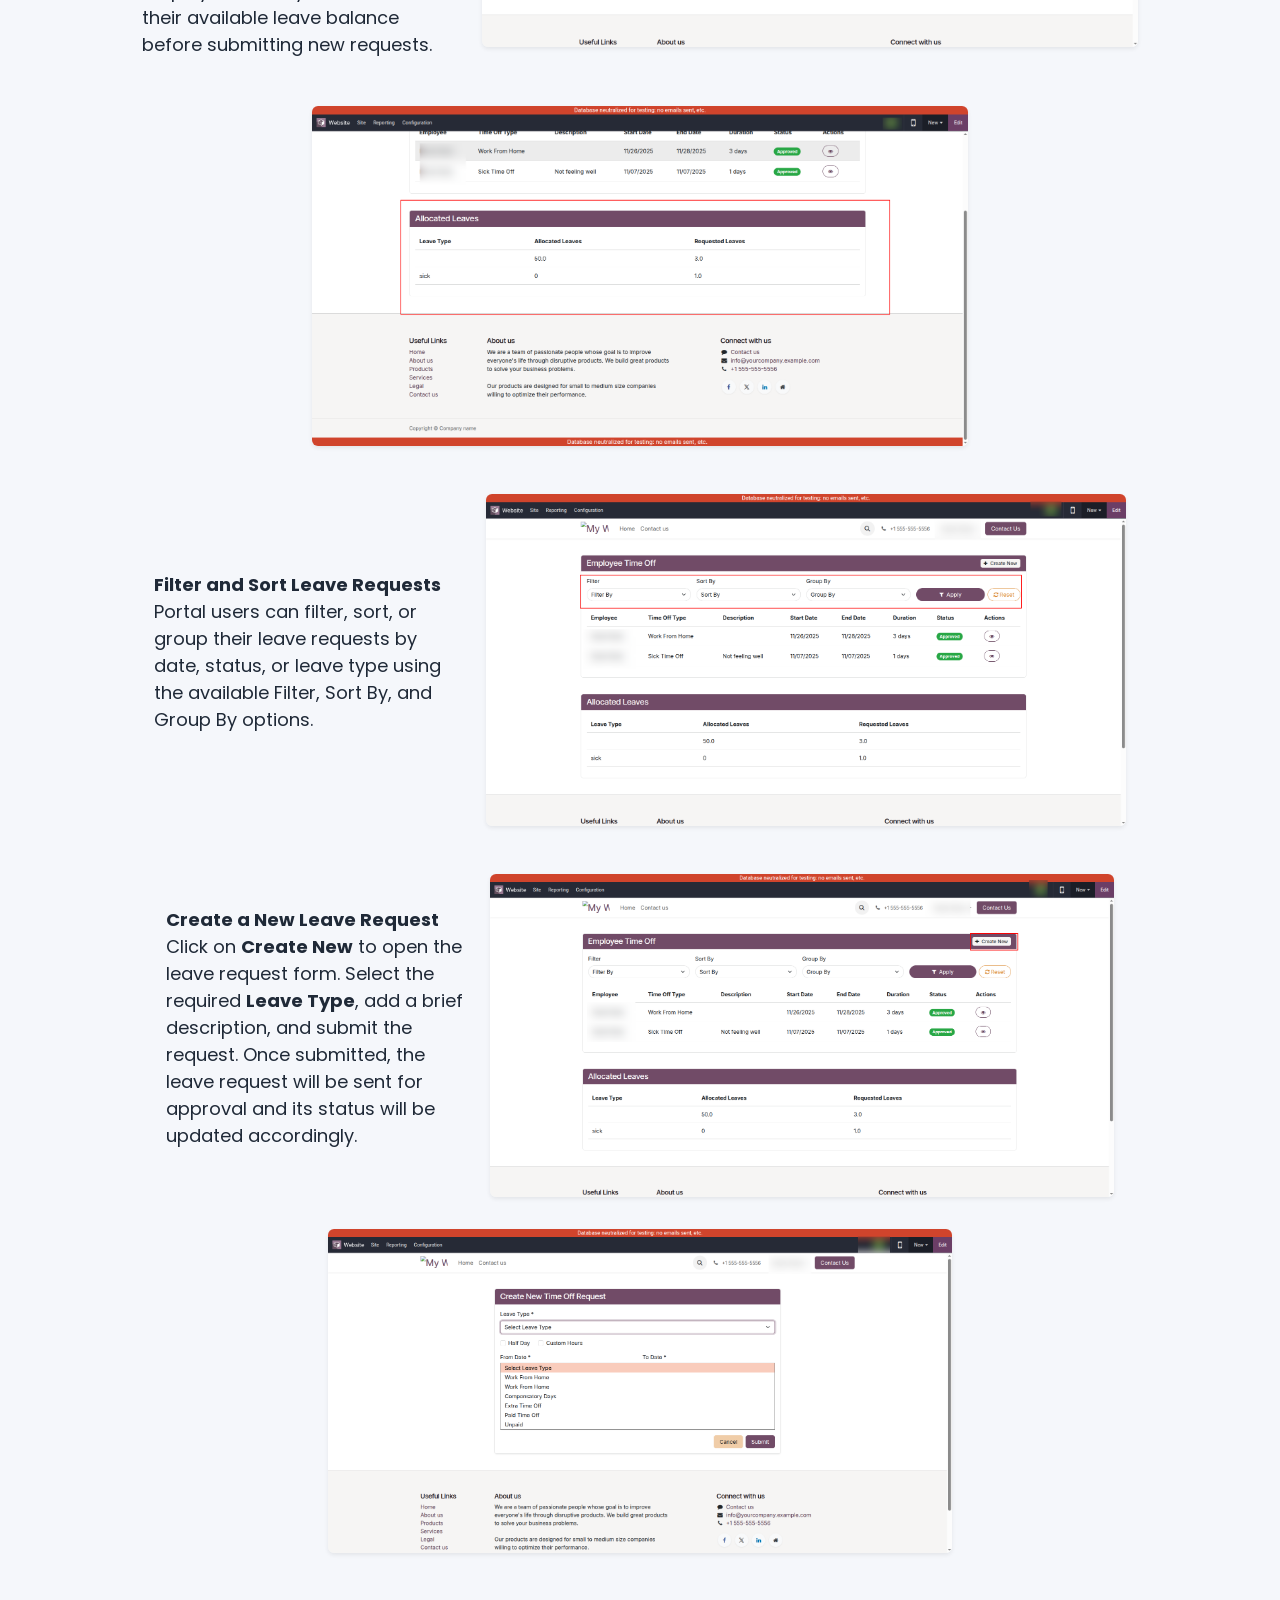
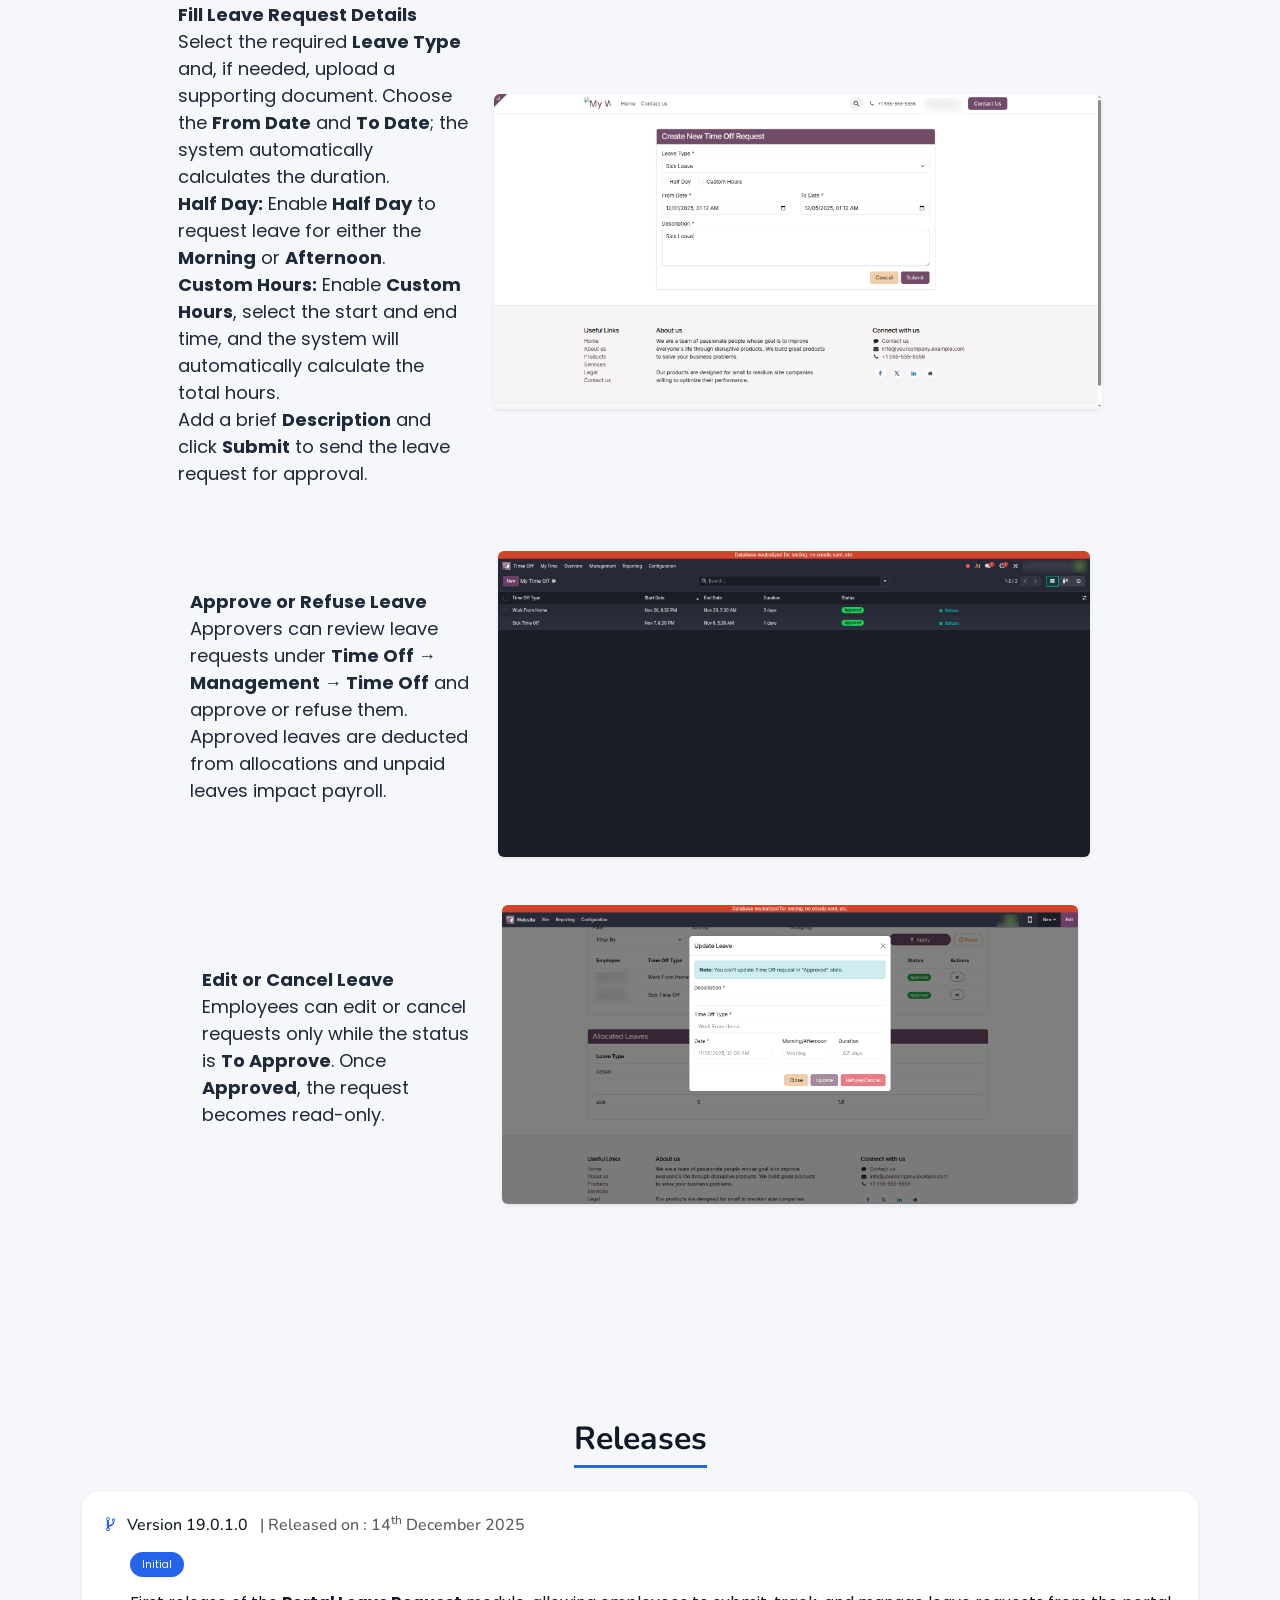
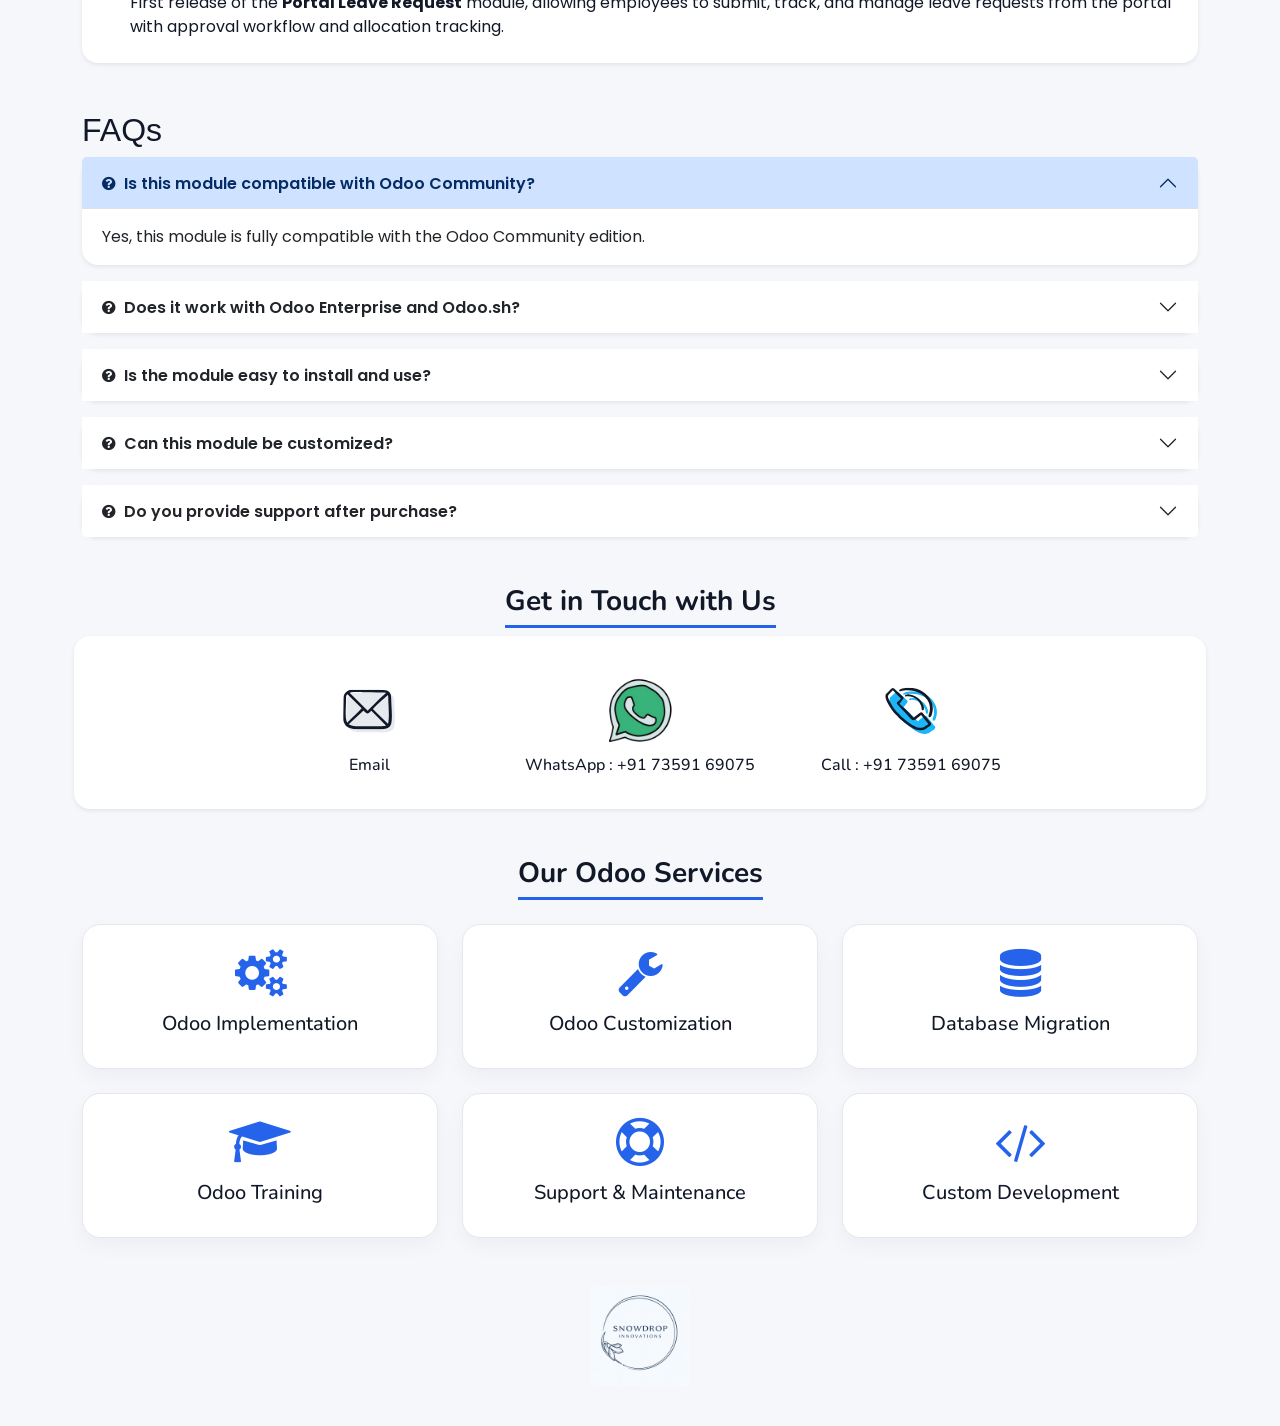
==== commit 3abc532b: "[ADD]sd_leave_request_portal: add new module" ====
--- a/sd_leave_request_portal/static/description/index.html
+++ b/sd_leave_request_portal/static/description/index.html
@@ -6,171 +6,57 @@
     <meta http-equiv="X-UA-Compatible" content="IE=edge" />
     <meta name="viewport" content="width=device-width, initial-scale=1" />
     <title>AI Timesheet Enhancement</title>
-    <!-- Bootstrap 5 -->
+
+    <!-- Bootstrap 5 (for general web usage; will be stripped in App Store version) -->
     <link href="https://cdn.jsdelivr.net/npm/bootstrap@5.3.3/dist/css/bootstrap.min.css" rel="stylesheet">
-    <!-- Icons -->
-    <link rel="stylesheet" href="https://cdnjs.cloudflare.com/ajax/libs/font-awesome/6.5.2/css/all.min.css">
+
+    <!-- Font Awesome 4 -->
+    <link rel="stylesheet" href="https://maxcdn.bootstrapcdn.com/font-awesome/4.7.0/css/font-awesome.min.css">
+
     <!-- Google Fonts -->
     <link href="https://fonts.googleapis.com/css2?family=Poppins:wght@300;400;500;600;700&family=Nunito:wght@400;600;700&display=swap" rel="stylesheet">
-    <style>
-        body {
-            font-family: 'Poppins', sans-serif;
-            background-color: #f5f7fb;
-            color: #111827;
-        }
-
-        h1, h2, h3, h4, h5 {
-            font-family: 'Nunito', sans-serif;
-        }
-
-        .sd-primary {
-            color: #2563eb;
-        }
-
-        .sd-primary-bg {
-            background-color: #2563eb;
-        }
-
-        .sd-accent-bg {
-            background-color: #0ea5e9;
-        }
-
-        .sd-badge {
-            background-color: #0f766e;
-            color: #ecfeff;
-        }
-
-        .sd-section-title {
-            font-weight: 700;
-            text-align: center;
-            margin-bottom: 2.5rem;
-            position: relative;
-        }
-
-        .sd-section-title span {
-            display: inline-block;
-            padding-bottom: 0.4rem;
-            border-bottom: 3px solid #2563eb;
-        }
-
-        .sd-feature-card {
-            border-radius: 18px;
-            border: 1px solid #e5e7eb;
-            box-shadow: 0 10px 25px rgba(15, 23, 42, 0.05);
-            height: 100%;
-        }
-
-        .sd-feature-icon {
-            width: 40px;
-            height: 40px;
-            border-radius: 999px;
-            display: inline-flex;
-            align-items: center;
-            justify-content: center;
-            background: linear-gradient(135deg, #2563eb, #0ea5e9);
-            color: #fff;
-            margin-right: 12px;
-        }
-
-        .sd-hero {
-            background: radial-gradient(circle at top left, #dbeafe 0, #eff6ff 35%, #f9fafb 80%);
-        }
-
-        .sd-step-pointer {
-            background-image: url(pointer.png);
-            background-repeat: no-repeat;
-            background-size: contain;
-            width: 32px;
-            height: 32px;
-            flex-shrink: 0;
-        }
-
-        .sd-step-text {
-            color: #1f2937;
-            font-size: 18px;
-            max-width: 75%;
-            margin-bottom: 20px;
-        }
-
-        .sd-chip {
-            display: inline-flex;
-            align-items: center;
-            padding: 4px 10px;
-            border-radius: 999px;
-            background: #e0f2fe;
-            font-size: 12px;
-            color: #0f172a;
-            margin-right: 6px;
-        }
-
-        .sd-footer-logo {
-            max-height: 80px;
-        }
-
-        .sd-release-badge {
-            background-color: #2563eb;
-            color: #f9fafb;
-            padding: 5px 12px;
-            border-radius: 999px;
-            text-transform: uppercase;
-            font-size: 10px;
-            letter-spacing: 1px;
-        }
-
-        .sd-contact-card img {
-            width: 70px;
-            margin-bottom: 10px;
-        }
-
-        .sd-contact-card h5 {
-            font-size: 16px;
-            margin-bottom: 0;
-        }
-
-        .sd-service-card {
-            border-radius: 18px;
-            border: 1px solid #e5e7eb;
-            box-shadow: 0 8px 20px rgba(15, 23, 42, 0.04);
-            height: 100%;
-        }
-
-        a {
-            text-decoration: none;
-        }
-    </style>
+
 </head>
 
-<body>
-    <div id="loempia_tabs" class="container py-3">
-        <!-- Header -->
-        <div class="row justify-content-between align-items-center border-bottom pb-3 mx-0">
-            <div class="col-auto text-center mb-3 mb-lg-0">
-                <a class="btn p-0">
-                    <!-- Replace with your own logo path -->
-                    <img src="snowdrop_logo_full.png" alt="SnowDrop Innovations" style="height:70px">
-                </a>
-            </div>
-            <div class="col-auto d-flex flex-wrap justify-content-center gap-2 mb-3 mb-lg-0">
-                <span class="btn btn-sm sd-primary-bg text-white fw-semibold px-3 me-1">
-                    <i class="fa fa-check me-1"></i> Community
-                </span>
-                <span class="btn btn-sm sd-primary-bg text-white fw-semibold px-3 me-1">
-                    <i class="fa fa-check me-1"></i> Enterprise
-                </span>
-                <span class="btn btn-sm sd-primary-bg text-white fw-semibold px-3">
-                    <i class="fa fa-check me-1"></i> Odoo.sh
-                </span>
-            </div>
-            <div class="col-auto text-center">
-                <a href="#" target="_blank" class="btn btn-sm sd-accent-bg text-white fw-semibold px-3">
-                    <i class="fa fa-box-open me-1"></i> SnowDrop All Apps
-                </a>
-            </div>
-        </div>
-        <!-- Hero -->
-        <section class="oe_container sd-hero rounded-4 mt-4 mb-5 p-4 p-lg-5">
-            <div class="text-center">
-                <h1 class="display-5 fw-bold sd-primary mb-3">
+<body style="font-family: 'Poppins', sans-serif; background-color: #f5f7fb; color: #111827;">
+<div id="loempia_tabs" class="container py-3">
+
+    <!-- Header -->
+    <div class="row justify-content-between align-items-center border-bottom pb-3 mx-0">
+        <div class="col-auto text-center mb-3 mb-lg-0">
+            <a class="btn p-0" style="text-decoration:none;">
+                <img src="snowdrop_logo_full.png" alt="SnowDrop Innovations" style="height:70px">
+            </a>
+        </div>
+        <div class="col-auto d-flex flex-wrap justify-content-center gap-2 mb-3 mb-lg-0">
+            <span class="btn btn-sm text-white fw-semibold px-3 me-1"
+                  style="background-color:#2563eb;">
+                <i class="fa fa-check" style="margin-right:4px;"></i> Community
+            </span>
+            <span class="btn btn-sm text-white fw-semibold px-3 me-1"
+                  style="background-color:#2563eb;">
+                <i class="fa fa-check" style="margin-right:4px;"></i> Enterprise
+            </span>
+            <span class="btn btn-sm text-white fw-semibold px-3"
+                  style="background-color:#2563eb;">
+                <i class="fa fa-check" style="margin-right:4px;"></i> Odoo.sh
+            </span>
+        </div>
+        <div class="col-auto text-center">
+            <a href="#" target="_blank"
+               class="btn btn-sm text-white fw-semibold px-3"
+               style="background-color:#0ea5e9;text-decoration:none;">
+                <i class="fa fa-cubes" style="margin-right:4px;"></i> SnowDrop All Apps
+            </a>
+        </div>
+    </div>
+
+    <!-- Hero -->
+    <section class="oe_container rounded-4 mt-4 mb-5 p-4 p-lg-5"
+             style="background-color:#eff6ff;">
+        <div class="text-center">
+            <h1 class="display-5 fw-bold mb-3"
+                style="font-family:'Nunito',sans-serif;color:#2563eb;">
                     Portal Leave Request
                 </h1>
                 <p class="lead mb-3" style="max-width: 780px;margin:0 auto;">
@@ -184,111 +70,160 @@
             </div>
         </section>
         <!-- Features -->
-        <section class="mt-4">
-            <h2 class="sd-section-title">
-                <span>Key Features</span>
-            </h2>
-            <div class="row g-4">
-                <!-- Feature 1 -->
-                <div class="col-lg-4 col-md-6">
-                    <div class="sd-feature-card p-4">
-                        <div class="d-flex align-items-center mb-2">
-                            <div class="sd-feature-icon">
-                                <i class="fa fa-plane-departure"></i>
-                            </div>
-                            <h4 class="mb-0 fs-5">Easy Leave Requests</h4>
-                        </div>
-                        <p class="mb-0">
-                            Employees can submit leave requests directly from the portal using a simple, clean, and user-friendly interface.
-                        </p>
-                    </div>
-                </div>
-                <!-- Feature 2 -->
-                <div class="col-lg-4 col-md-6">
-                    <div class="sd-feature-card p-4">
-                        <div class="d-flex align-items-center mb-2">
-                            <div class="sd-feature-icon">
-                                <i class="fa fa-calendar-check"></i>
-                            </div>
-                            <h4 class="mb-0 fs-5">Track Request Status</h4>
-                        </div>
-                        <p class="mb-0">
-                            Users can view approval status such as Pending, Approved, or Refused without accessing the backend.
-                        </p>
-                    </div>
-                </div>
-                <!-- Feature 3 -->
-                <div class="col-lg-4 col-md-6">
-                    <div class="sd-feature-card p-4">
-                        <div class="d-flex align-items-center mb-2">
-                            <div class="sd-feature-icon">
-                                <i class="fa fa-hourglass-half"></i>
-                            </div>
-                            <h4 class="mb-0 fs-5">View Leave Balance</h4>
-                        </div>
-                        <p class="mb-0">
-                            Employees can instantly check their leave balance for each leave type before submitting a new request.
-                        </p>
-                    </div>
-                </div>
-                <!-- Feature 4 -->
-                <div class="col-lg-4 col-md-6">
-                    <div class="sd-feature-card p-4">
-                        <div class="d-flex align-items-center mb-2">
-                            <div class="sd-feature-icon">
-                                <i class="fa fa-users-gear"></i>
-                            </div>
-                            <h4 class="mb-0 fs-5">Integrated with HR</h4>
-                        </div>
-                        <p class="mb-0">
-                            Fully integrates with Odoo HR, Attendance, and Holidays, ensuring smooth HR workflow and accurate leave tracking.
-                        </p>
-                    </div>
-                </div>
-                <!-- Feature 5 -->
-                <div class="col-lg-4 col-md-6">
-                    <div class="sd-feature-card p-4">
-                        <div class="d-flex align-items-center mb-2">
-                            <div class="sd-feature-icon">
-                                <i class="fa fa-shield-halved"></i>
-                            </div>
-                            <h4 class="mb-0 fs-5">Secure Portal Access</h4>
-                        </div>
-                        <p class="mb-0">
-                            Employees only access their own leave information, ensuring privacy and data security in the portal.
-                        </p>
-                    </div>
-                </div>
-                <!-- Feature 6 -->
-                <div class="col-lg-4 col-md-6">
-                    <div class="sd-feature-card p-4">
-                        <div class="d-flex align-items-center mb-2">
-                            <div class="sd-feature-icon">
-                                <i class="fa fa-mobile-screen"></i>
-                            </div>
-                            <h4 class="mb-0 fs-5">Mobile-Friendly Design</h4>
-                        </div>
-                        <p class="mb-0">
-                            Optimized for mobile and tablet screens so employees can apply for leave anytime, anywhere.
-                        </p>
-                    </div>
-                </div>
-            </div>
-        </section>
+<section class="mt-4">
+    <h2 class="mb-4 text-center"
+        style="font-family:'Nunito',sans-serif;font-weight:700;">
+        <span style="display:inline-block;padding-bottom:0.4rem;border-bottom:3px solid #2563eb;">
+            Key Features
+        </span>
+    </h2>
+
+    <div class="row g-4">
+
+        <!-- Feature 1 -->
+        <div class="col-lg-4 col-md-6">
+            <div class="p-4 h-100 bg-white"
+                 style="border-radius:18px;border:1px solid #e5e7eb;box-shadow:0 10px 25px rgba(15,23,42,0.05);">
+                <div class="d-flex align-items-center mb-2">
+                    <div style="width:40px;height:40px;border-radius:999px;display:inline-flex;
+                                align-items:center;justify-content:center;
+                                background-color:#2563eb;color:#fff;margin-right:12px;">
+                        <i class="fa fa-plane"></i>
+                    </div>
+                    <h4 class="mb-0 fs-5" style="font-family:'Nunito',sans-serif;">
+                        Apply Leave from Portal
+                    </h4>
+                </div>
+                <p class="mb-0">
+                    Employees can submit leave requests directly from the portal using a simple,
+                    clean, and user-friendly interface.
+                </p>
+            </div>
+        </div>
+
+        <!-- Feature 2 -->
+        <div class="col-lg-4 col-md-6">
+            <div class="p-4 h-100 bg-white"
+                 style="border-radius:18px;border:1px solid #e5e7eb;box-shadow:0 10px 25px rgba(15,23,42,0.05);">
+                <div class="d-flex align-items-center mb-2">
+                    <div style="width:40px;height:40px;border-radius:999px;display:inline-flex;
+                                align-items:center;justify-content:center;
+                                background-color:#2563eb;color:#fff;margin-right:12px;">
+                        <i class="fa fa-calendar-check-o"></i>
+                    </div>
+                    <h4 class="mb-0 fs-5" style="font-family:'Nunito',sans-serif;">
+                        Track Request Status
+                    </h4>
+                </div>
+                <p class="mb-0">
+                    Employees can view approval status such as Pending, Approved, or Refused
+                    without accessing the backend.
+                </p>
+            </div>
+        </div>
+
+        <!-- Feature 3 -->
+        <div class="col-lg-4 col-md-6">
+            <div class="p-4 h-100 bg-white"
+                 style="border-radius:18px;border:1px solid #e5e7eb;box-shadow:0 10px 25px rgba(15,23,42,0.05);">
+                <div class="d-flex align-items-center mb-2">
+                    <div style="width:40px;height:40px;border-radius:999px;display:inline-flex;
+                                align-items:center;justify-content:center;
+                                background-color:#2563eb;color:#fff;margin-right:12px;">
+                        <i class="fa fa-hourglass-half"></i>
+                    </div>
+                    <h4 class="mb-0 fs-5" style="font-family:'Nunito',sans-serif;">
+                        View Leave Balance
+                    </h4>
+                </div>
+                <p class="mb-0">
+                    Employees can instantly check allocated, used, and remaining leave balance
+                    before submitting a request.
+                </p>
+            </div>
+        </div>
+
+        <!-- Feature 4 -->
+        <div class="col-lg-4 col-md-6">
+            <div class="p-4 h-100 bg-white"
+                 style="border-radius:18px;border:1px solid #e5e7eb;box-shadow:0 10px 25px rgba(15,23,42,0.05);">
+                <div class="d-flex align-items-center mb-2">
+                    <div style="width:40px;height:40px;border-radius:999px;display:inline-flex;
+                                align-items:center;justify-content:center;
+                                background-color:#2563eb;color:#fff;margin-right:12px;">
+                        <i class="fa fa-users"></i>
+                    </div>
+                    <h4 class="mb-0 fs-5" style="font-family:'Nunito',sans-serif;">
+                        Integrated with HR
+                    </h4>
+                </div>
+                <p class="mb-0">
+                    Fully integrated with Odoo HR, Attendance, and Time Off modules
+                    for accurate leave tracking.
+                </p>
+            </div>
+        </div>
+
+        <!-- Feature 5 -->
+        <div class="col-lg-4 col-md-6">
+            <div class="p-4 h-100 bg-white"
+                 style="border-radius:18px;border:1px solid #e5e7eb;box-shadow:0 10px 25px rgba(15,23,42,0.05);">
+                <div class="d-flex align-items-center mb-2">
+                    <div style="width:40px;height:40px;border-radius:999px;display:inline-flex;
+                                align-items:center;justify-content:center;
+                                background-color:#2563eb;color:#fff;margin-right:12px;">
+                        <i class="fa fa-shield"></i>
+                    </div>
+                    <h4 class="mb-0 fs-5" style="font-family:'Nunito',sans-serif;">
+                        Secure Portal Access
+                    </h4>
+                </div>
+                <p class="mb-0">
+                    Employees can only access their own leave data,
+                    ensuring privacy and data security.
+                </p>
+            </div>
+        </div>
+
+        <!-- Feature 6 -->
+        <div class="col-lg-4 col-md-6">
+            <div class="p-4 h-100 bg-white"
+                 style="border-radius:18px;border:1px solid #e5e7eb;box-shadow:0 10px 25px rgba(15,23,42,0.05);">
+                <div class="d-flex align-items-center mb-2">
+                    <div style="width:40px;height:40px;border-radius:999px;display:inline-flex;
+                                align-items:center;justify-content:center;
+                                background-color:#2563eb;color:#fff;margin-right:12px;">
+                        <i class="fa fa-mobile"></i>
+                    </div>
+                    <h4 class="mb-0 fs-5" style="font-family:'Nunito',sans-serif;">
+                        Mobile-Friendly Design
+                    </h4>
+                </div>
+                <p class="mb-0">
+                    Responsive design allows employees to apply for leave
+                    anytime from mobile or tablet devices.
+                </p>
+            </div>
+        </div>
+
+    </div>
+</section>
+
         <!-- Documentation / Screenshots -->
         <section class="mt-5">
-            <h2 class="sd-section-title">
-                <span>Configuration & Usage</span>
-            </h2>
+        <h2 class="mb-4 text-center"
+            style="font-family:'Nunito',sans-serif;font-weight:700;">
+            <span style="display:inline-block;padding-bottom:0.4rem;border-bottom:3px solid #2563eb;">
+                Configuration &amp; Usage
+            </span>
+        </h2>
             <div class="tab-content py-3">
-                <div id="Configurations" class="tab-pane active show">
-                    <section id="sd_configuration">
-                        <div class="container-fluid">
-                            <div class="text-center">
-                                <!-- Step 1 -->
-                                <div class="d-flex justify-content-center align-items-start mb-3">
-                                    <div class="sd-step-pointer"></div>
-                                    <p class="sd-step-text">
+            <div id="Configurations" class="tab-pane active show">
+                <section id="sd_configuration">
+                    <div class="container">
+                        <div class="row justify-content-center my-3 align-items-center">
+                            <div class="col-md-4 my-3">
+                                <p style="color:#1f2937;font-size:18px;">
                                         <strong>Open Time Off Types</strong><br />
                                         Navigate to:<br>
                                         <strong>Time Off → Configuration → Time Off Types</strong><br>
@@ -297,58 +232,58 @@
                                         The screenshot shows the Configuration dropdown where you must click Time Off Types to proceed with setting up the leave options used in the portal form.
                                     </p>
                                 </div>
-                                <div class="col-md-12">
+                                <div class="col-md-8 my-3">
                                     <!-- replace with your real screenshot -->
                                     <img class="img-fluid rounded shadow-sm" src="1.png" alt="Install module">
                                 </div>
                                 <br /><br />
-                                <!-- Step 2 -->
-                                <div class="d-flex justify-content-center align-items-start mb-3">
-                                    <div class="sd-step-pointer"></div>
-                                    <p class="sd-step-text">
+                               
+                                <div class="row justify-content-center my-3 align-items-center">
+                            <div class="col-md-4 my-3">
+                                <p style="color:#1f2937;font-size:18px;">
                                         <strong>Create a Portal User</strong><br>
                                         Go to <strong>Settings → Users</strong> and create a new user.
                                         Set the <strong>User Type</strong> to <strong>Portal</strong> so the employee can access the leave request page from the portal.
                                     </p>
                                 </div>
-                                <div class="col-md-12">
+                                <div class="col-md-8 my-3">
                                     <!-- replace with your real screenshot -->
                                     <img class="img-fluid rounded shadow-sm" src="2.png" alt="Install module">
                                 </div>
                                 <br /><br />
-                                <!-- Step 3 -->
-                                <div class="d-flex justify-content-center align-items-start mb-3">
-                                    <div class="sd-step-pointer"></div>
-                                    <p class="sd-step-text">
+                                
+                                <div class="row justify-content-center my-3 align-items-center">
+                            <div class="col-md-4 my-3">
+                                <p style="color:#1f2937;font-size:18px;">
                                         <strong>Link Employee with Portal User</strong><br>
                                         Open the employee profile and click on the <strong>Settings</strong> tab.
                                         Under <strong>Related User</strong>, select the portal user created earlier.
                                         This links the employee record with the portal account, allowing the user to request leave from the portal.
                                     </p>
                                 </div>
-                                <div class="col-md-12">
+                                <div class="col-md-8 my-3">
                                     <!-- replace with your real screenshot -->
                                     <img class="img-fluid rounded shadow-sm" src="3.png" alt="Install module">
                                 </div>
                                 <br /><br />
-                                <!-- Step 4 -->
-                                <div class="d-flex justify-content-center align-items-start mb-3">
-                                    <div class="sd-step-pointer"></div>
-                                    <p class="sd-step-text">
+                             
+                                <div class="row justify-content-center my-3 align-items-center">
+                            <div class="col-md-4 my-3">
+                                <p style="color:#1f2937;font-size:18px;">
                                         <strong>Access the Time Off Summary</strong><br>
                                         After logging into the portal, open your <strong>My Account</strong> page.
                                         Here you can see your profile details and a <strong>Time Off Summary</strong> box showing the total number of your leave requests.
                                     </p>
                                 </div>
-                                <div class="col-md-12">
+                                <div class="col-md-8 my-3">
                                     <!-- replace with your real screenshot -->
                                     <img class="img-fluid rounded shadow-sm" src="4.png" alt="Install module">
                                 </div>
                                 <br /><br />
-                                <!-- Step 5 -->
-                                <div class="d-flex justify-content-center align-items-start mb-3">
-                                    <div class="sd-step-pointer"></div>
-                                    <p class="sd-step-text">
+                                
+                                <div class="row justify-content-center my-3 align-items-center">
+                            <div class="col-md-4 my-3">
+                                <p style="color:#1f2937;font-size:18px;">
                                         <strong>View Leave Requests & Allocated Leaves</strong><br>
                                         On the <strong>Employee Time Off</strong> page, the portal user can view all recent and previous leave requests along with their current status.<br>
                                         Below this section, the <strong>Allocated Leaves</strong> table shows each leave type with:
@@ -356,50 +291,50 @@
                                         This helps employees clearly understand their available leave balance before submitting new requests.
                                     </p>
                                 </div>
-                                <div class="col-md-12">
+                                <div class="col-md-8 my-3">
                                     <!-- replace with your real screenshot -->
                                     <img class="img-fluid rounded shadow-sm" src="5.png" alt="Install module">
                                 </div>
                                 <br /><br />
-                                <div class="col-md-12">
+                                <div class="col-md-8 my-3">
                                     <!-- replace with your real screenshot -->
                                     <img class="img-fluid rounded shadow-sm" src="6.png" alt="Install module">
                                 </div>
                                 <br /><br />
-                                <div class="d-flex justify-content-center align-items-start mb-3">
-                                    <div class="sd-step-pointer"></div>
-                                    <p class="sd-step-text">
+                                <div class="row justify-content-center my-3 align-items-center">
+                            <div class="col-md-4 my-3">
+                                <p style="color:#1f2937;font-size:18px;">
                                         <strong>Filter and Sort Leave Requests</strong><br>
                                         Portal users can filter, sort, or group their leave requests by date, status, or leave type using the available Filter, Sort By, and Group By options.
                                     </p>
                                 </div>
-                                <div class="col-md-12">
+                                <div class="col-md-8 my-3">
                                     <!-- replace with your real screenshot -->
                                     <img class="img-fluid rounded shadow-sm" src="7.png" alt="Install module">
                                 </div>
                                 <br /><br />
-                                <div class="d-flex justify-content-center align-items-start mb-3">
-                                    <div class="sd-step-pointer"></div>
-                                    <p class="sd-step-text">
+                                <div class="row justify-content-center my-3 align-items-center">
+                            <div class="col-md-4 my-3">
+                                <p style="color:#1f2937;font-size:18px;">
                                         <strong>Create a New Leave Request</strong><br>
                                         Click on <strong>Create New</strong> to open the leave request form.
                                         Select the required <strong>Leave Type</strong>, add a brief description, and submit the request.
                                         Once submitted, the leave request will be sent for approval and its status will be updated accordingly.
                                     </p>
                                 </div>
-                                <div class="col-md-12">
+                                <div class="col-md-8 my-3">
                                     <!-- replace with your real screenshot -->
                                     <img class="img-fluid rounded shadow-sm" src="8.png" alt="Install module">
                                 </div>
                                 <br /><br />
-                                <div class="col-md-12">
+                                <div class="col-md-8 my-3">
                                     <!-- replace with your real screenshot -->
                                     <img class="img-fluid rounded shadow-sm" src="9.png" alt="Install module">
                                 </div>
                                 <br /><br />
-                                <div class="d-flex justify-content-center align-items-start mb-3">
-                                    <div class="sd-step-pointer"></div>
-                                    <p class="sd-step-text">
+                                <div class="row justify-content-center my-3 align-items-center">
+                            <div class="col-md-4 my-3">
+                                <p style="color:#1f2937;font-size:18px;">
                                         <strong>Fill Leave Request Details</strong><br>
                                         Select the required <strong>Leave Type</strong> and, if needed, upload a supporting document.
                                         Choose the <strong>From Date</strong> and <strong>To Date</strong>; the system automatically calculates the duration.<br>
@@ -410,32 +345,32 @@
                                         Add a brief <strong>Description</strong> and click <strong>Submit</strong> to send the leave request for approval.
                                     </p>
                                 </div>
-                                <div class="col-md-12">
+                                <div class="col-md-8 my-3">
                                     <!-- replace with your real screenshot -->
                                     <img class="img-fluid rounded shadow-sm" src="10.png" alt="Install module">
                                 </div>
                                 <br /><br />
-                                <div class="d-flex justify-content-center align-items-start mb-3">
-                                    <div class="sd-step-pointer"></div>
-                                    <p class="sd-step-text">
+                                <div class="row justify-content-center my-3 align-items-center">
+                            <div class="col-md-4 my-3">
+                                <p style="color:#1f2937;font-size:18px;">
                                         <strong>Approve or Refuse Leave</strong><br>
                                         Approvers can review leave requests under <strong>Time Off → Management → Time Off</strong> and approve or refuse them.
                                         Approved leaves are deducted from allocations and unpaid leaves impact payroll.
                                     </p>
                                 </div>
-                                <div class="col-md-12">
+                                <div class="col-md-8 my-3">
                                     <img class="img-fluid rounded shadow-sm" src="11.png" alt="Install module">
                                 </div>
                                 <br /><br />
-                                <div class="d-flex justify-content-center align-items-start mb-3">
-                                    <div class="sd-step-pointer"></div>
-                                    <p class="sd-step-text">
+                                <div class="row justify-content-center my-3 align-items-center">
+                            <div class="col-md-4 my-3">
+                                <p style="color:#1f2937;font-size:18px;">
                                         <strong>Edit or Cancel Leave</strong><br>
                                         Employees can edit or cancel requests only while the status is <strong>To Approve</strong>.
                                         Once <strong>Approved</strong>, the request becomes read-only.
                                     </p>
                                 </div>
-                                <div class="col-md-12">
+                                <div class="col-md-8 my-3">
                                     <img class="img-fluid rounded shadow-sm" src="12.png" alt="Install module">
                                 </div>
                                 <br /><br />
@@ -446,25 +381,32 @@
             </div>
         </section>
         <!-- Releases -->
-        <section class="mt-4">
-            <h2 class="sd-section-title">
-                <span>Releases</span>
-            </h2>
-            <div class="bg-white shadow-sm rounded-4 p-3 p-lg-4">
-                <h4 class="mb-1" style="font-size:16px;">
-                    <span class="fa fa-code-branch me-2 sd-primary"></span>
-                    <span>Version 19.0.1.0</span>
-                    <span class="ms-2 text-muted">| Released on : 14<sup>th</sup> December 2025</span>
-                </h4>
-                <div class="mt-3 ps-4">
-                    <span class="sd-release-badge">Initial Release</span>
-                    <p class="mt-3 mb-0">
-                        First release of the <strong>Portal Leave Request</strong> module, allowing employees to submit,
-                        track, and manage leave requests from the portal with approval workflow and allocation tracking.
-                    </p>
-                </div>
-            </div>
-        </section>
+         <section class="mt-4">
+        <h2 class="mb-4 text-center"
+            style="font-family:'Nunito',sans-serif;font-weight:700;">
+            <span style="display:inline-block;padding-bottom:0.4rem;border-bottom:3px solid #2563eb;">
+                Releases
+            </span>
+        </h2>
+
+        <div class="bg-white shadow-sm rounded-4 p-3 p-lg-4">
+            <h4 class="mb-1" style="font-size:16px;font-family:'Nunito',sans-serif;">
+                <span class="fa fa-code-fork" style="color:#2563eb;margin-right:8px;"></span>
+                <span>Version 19.0.1.0</span>
+                <span class="text-muted" style="margin-left:8px;">| Released on : 14<sup>th</sup> December 2025</span>
+            </h4>
+            <div class="mt-3 ps-4">
+                <span
+                    style="background-color:#2563eb;color:#f9fafb;padding:5px 12px;border-radius:999px;font-size:10px;">
+                    Initial
+                </span>
+                <p class="mt-3 mb-0">
+                    First release of the <strong>Portal Leave Request</strong> module, allowing employees to submit,
+                    track, and manage leave requests from the portal with approval workflow and allocation tracking.
+                </p>
+            </div>
+        </div>
+    </section>
         <!-- FAQs -->
         <section class="mt-5">
             <h2 class="sd-section-title">
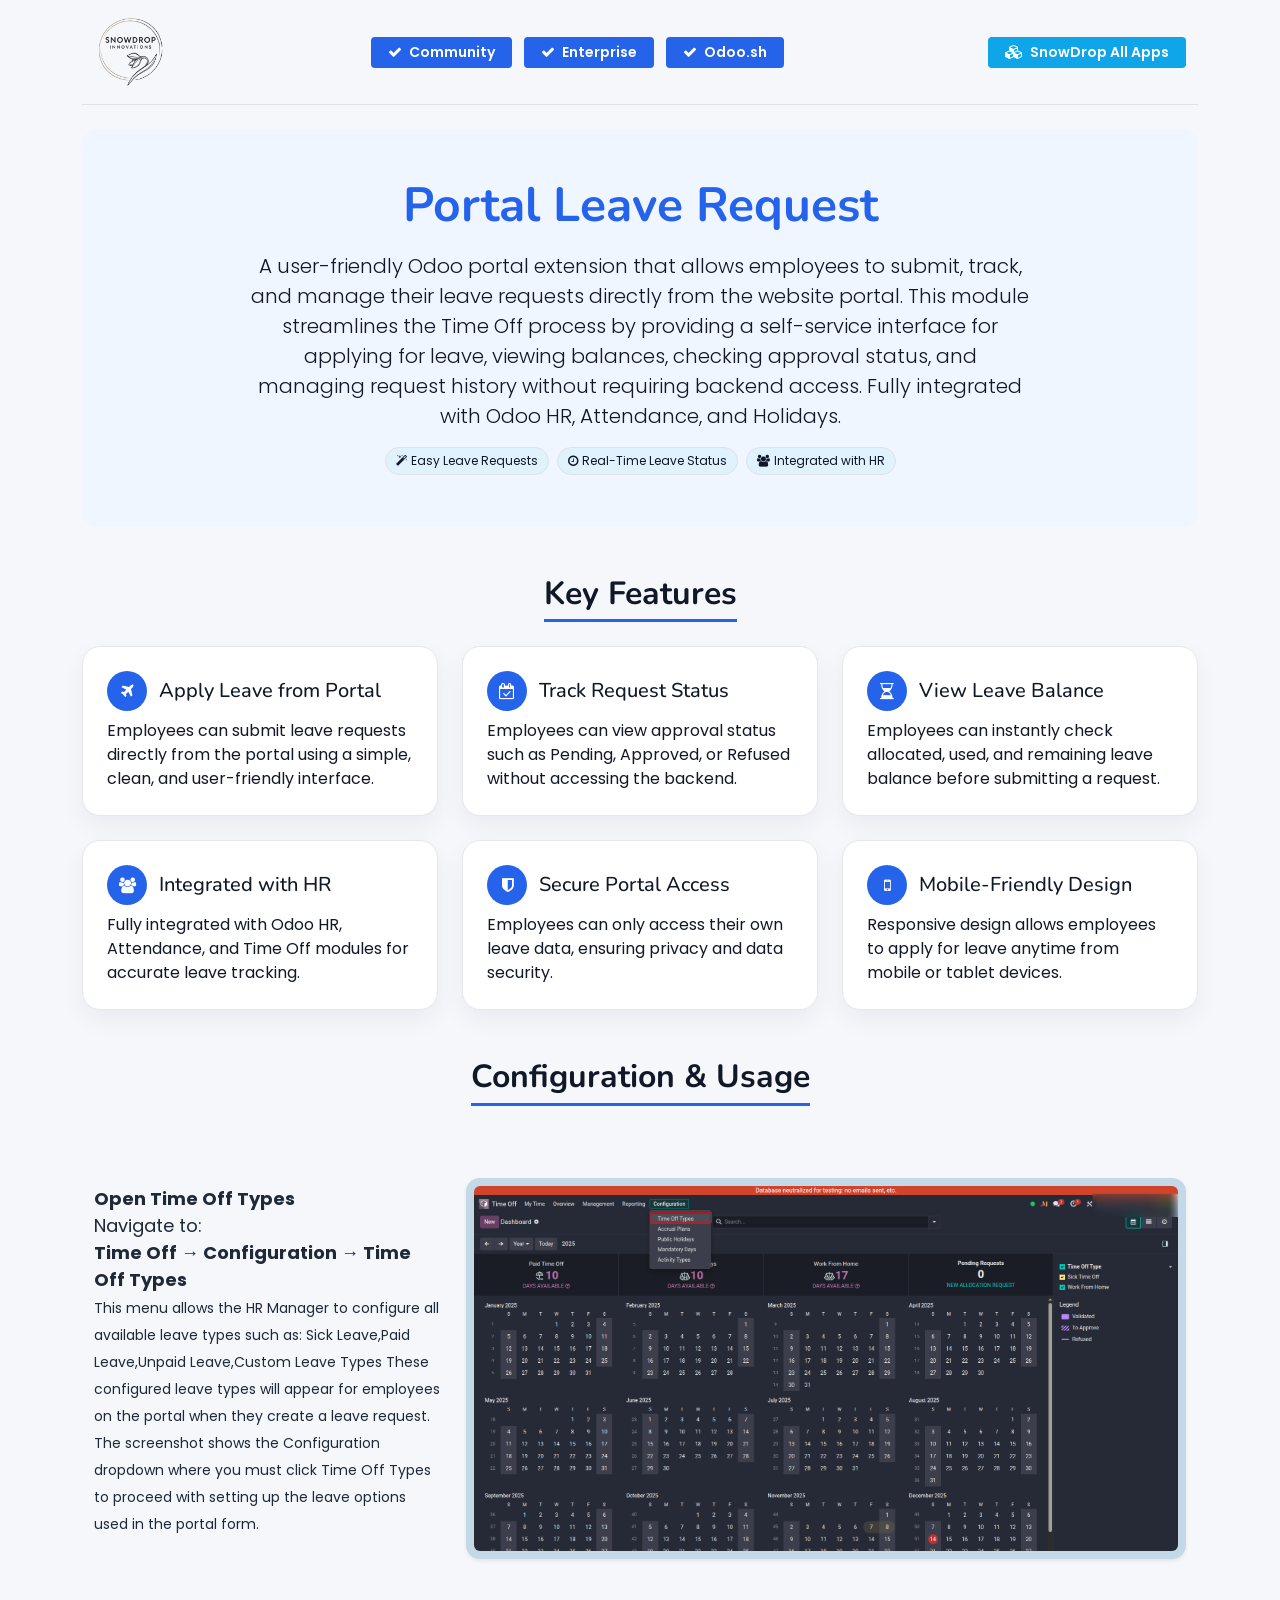
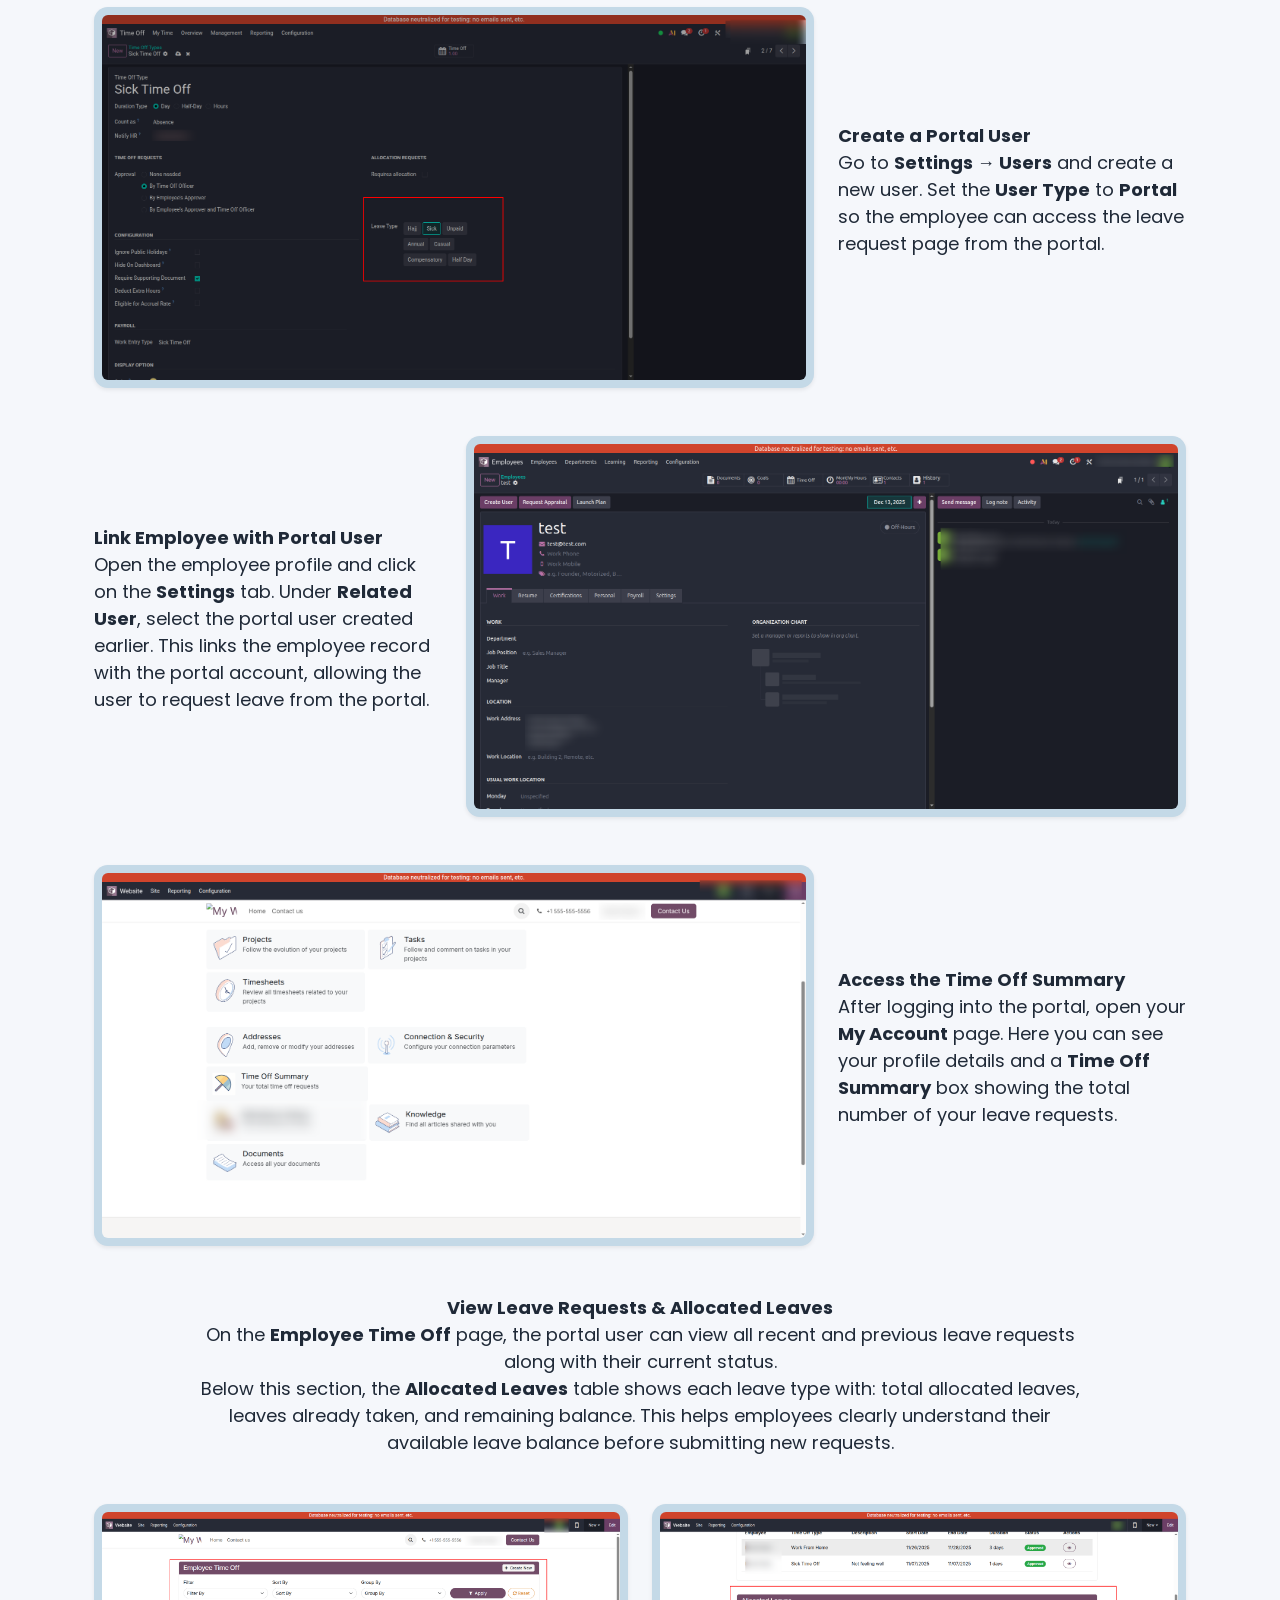
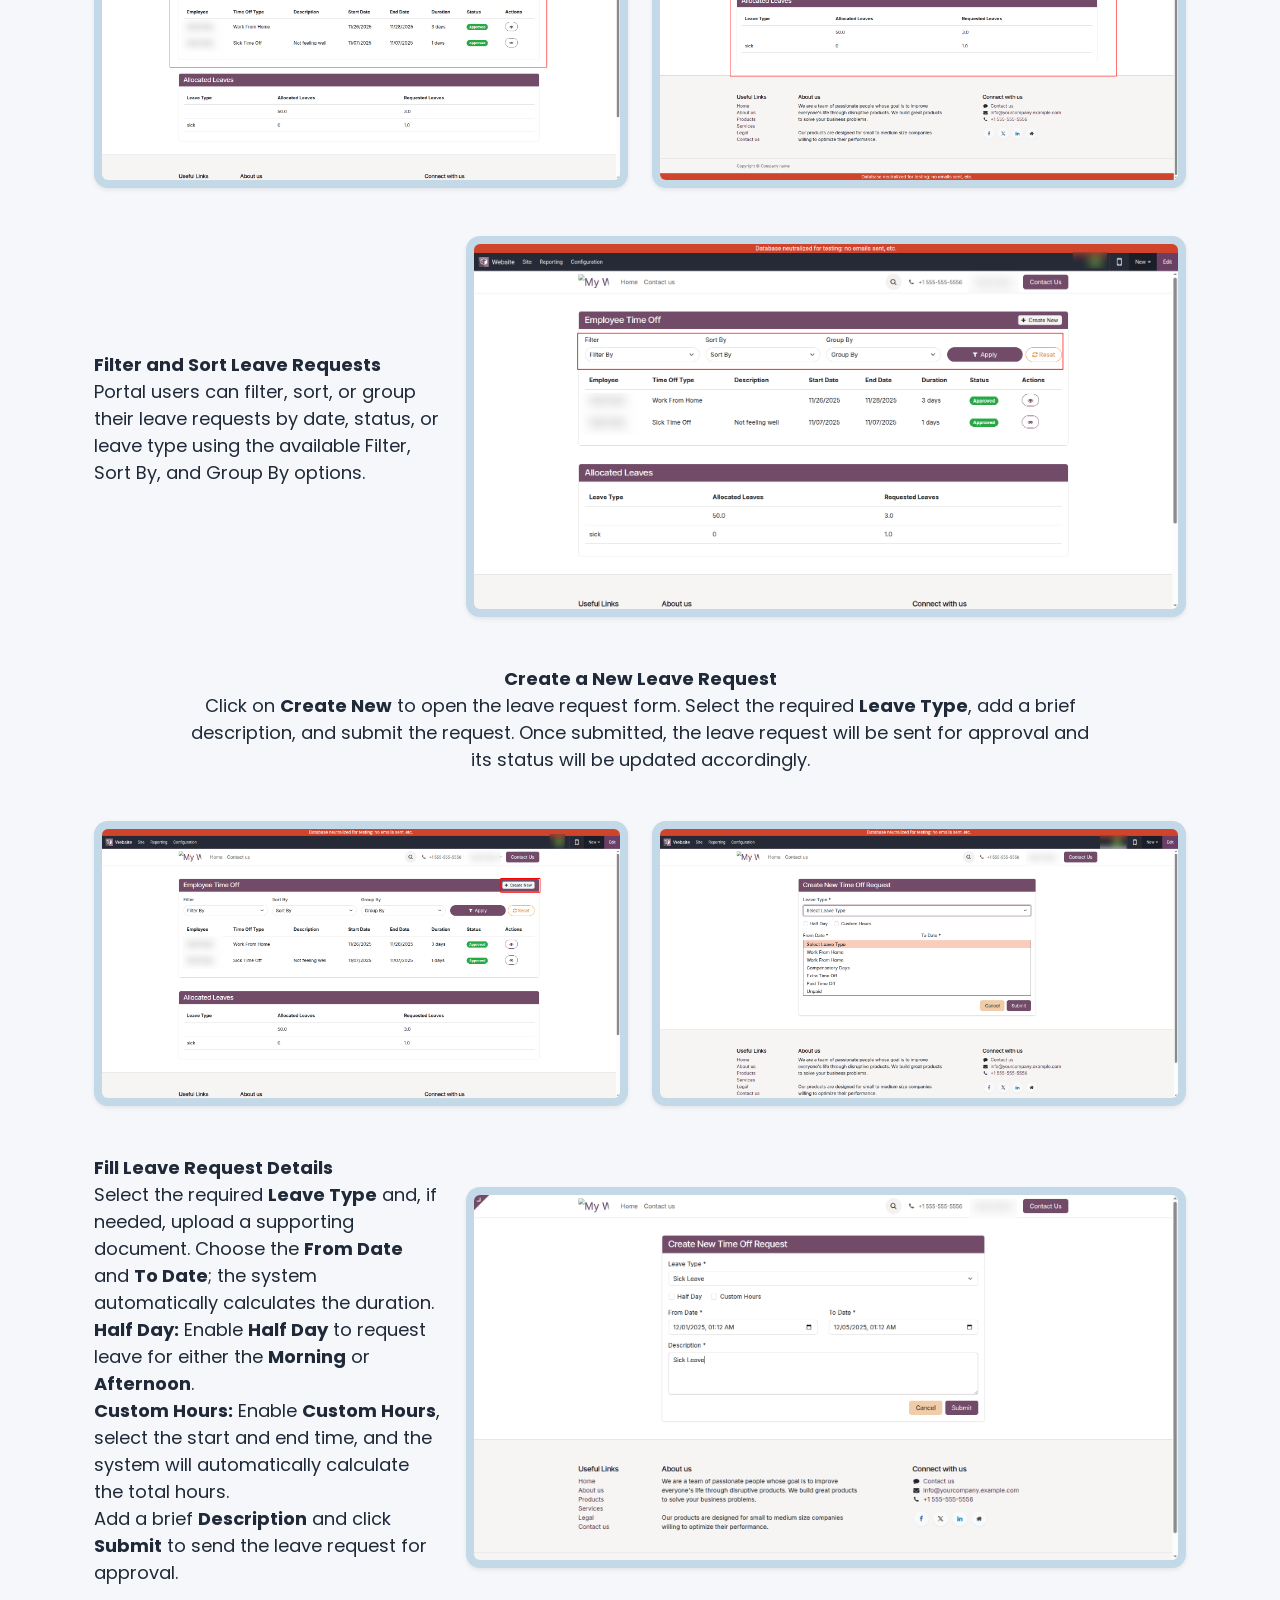
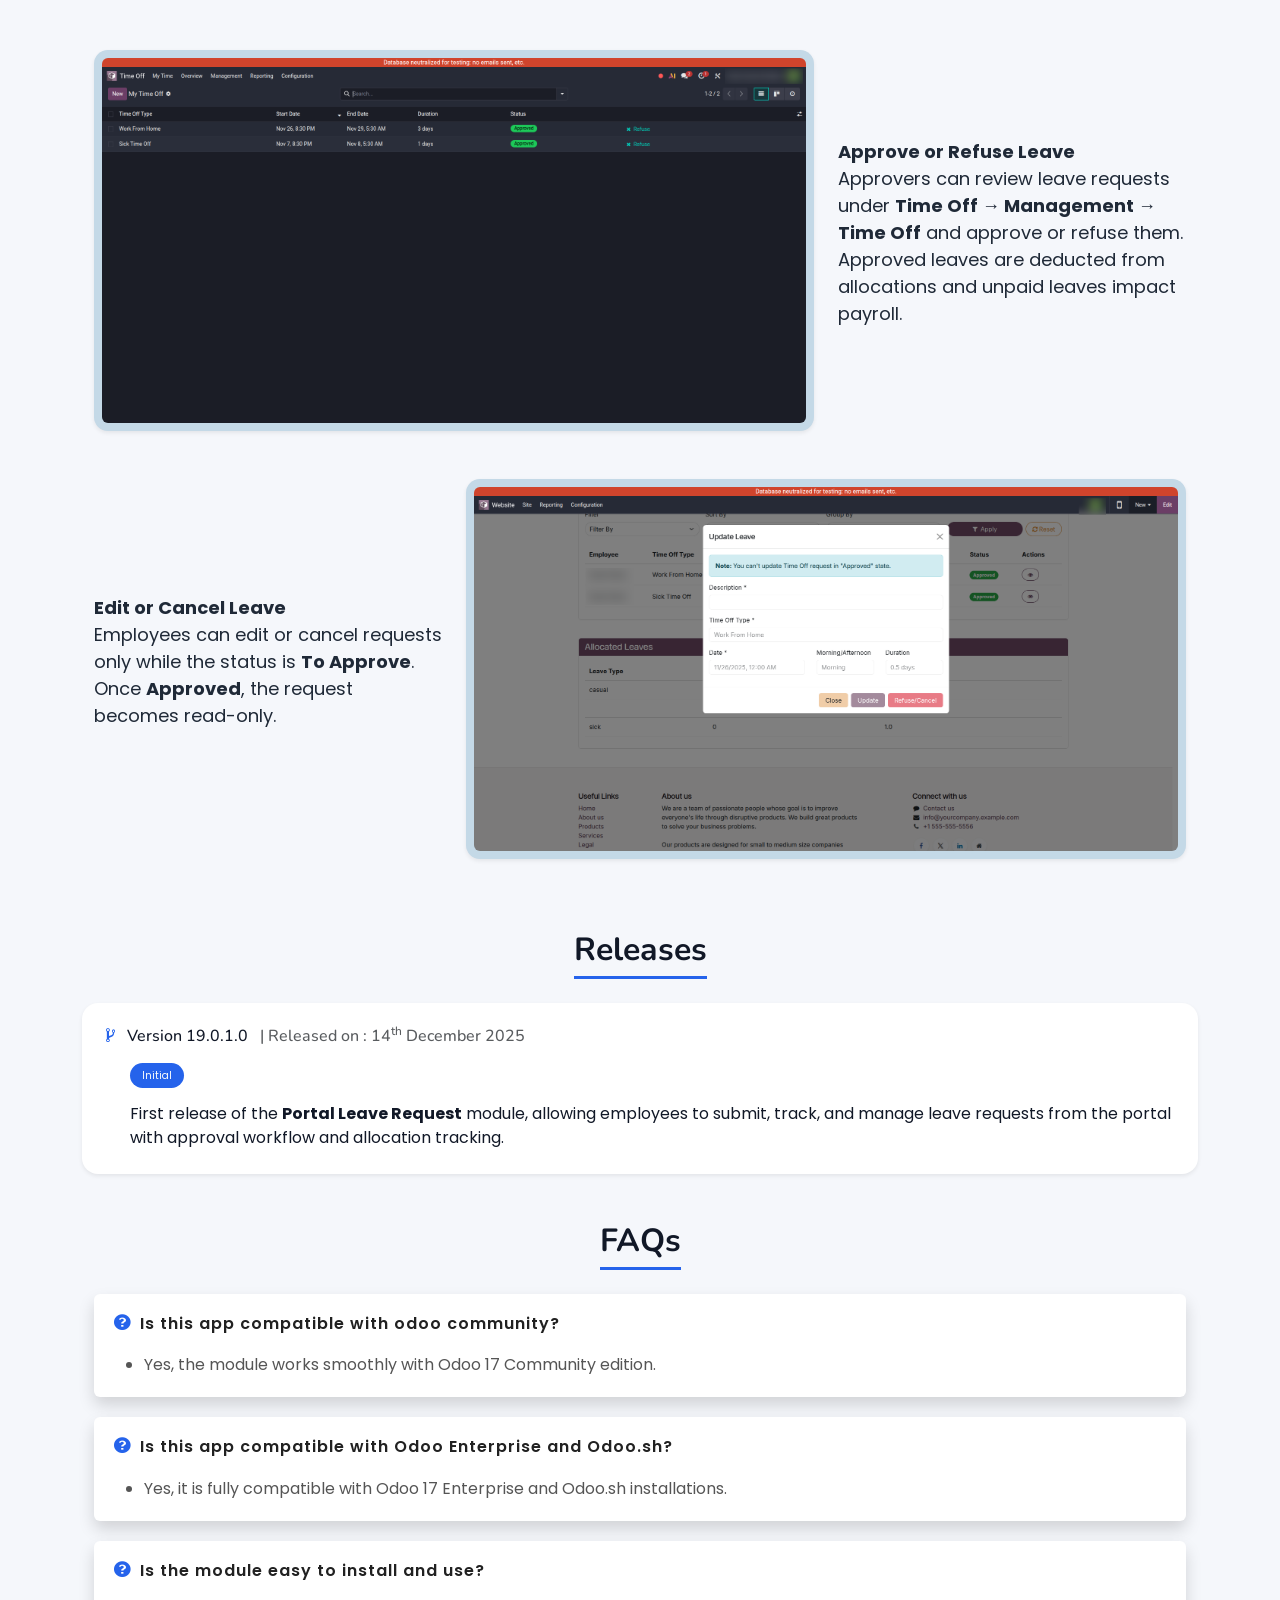
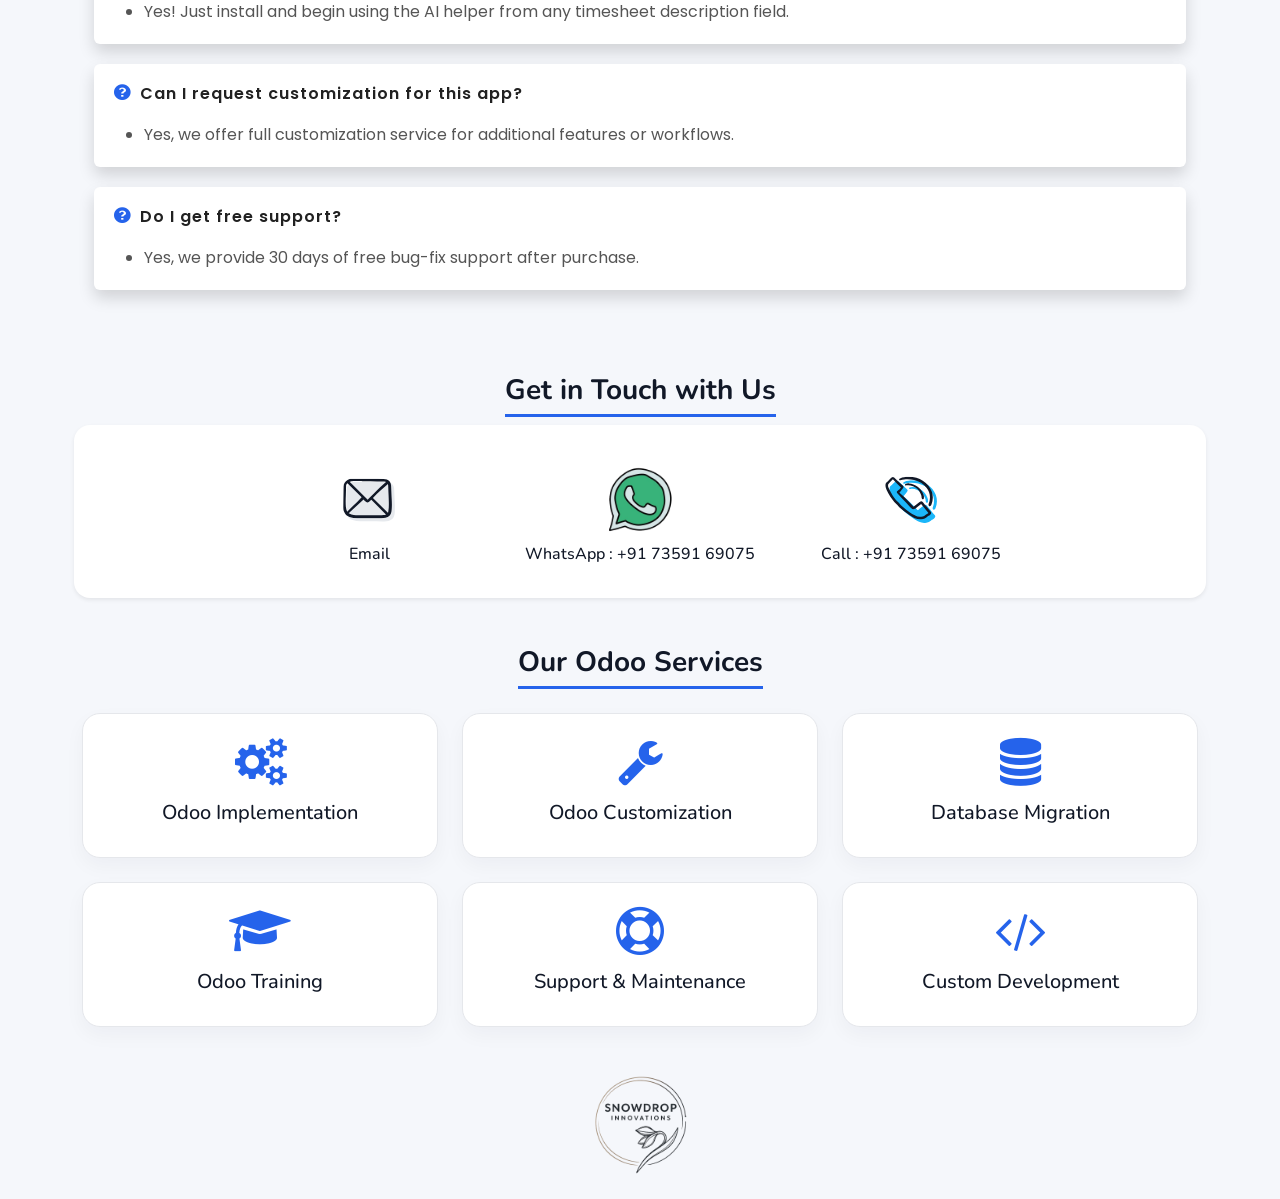
==== commit d703ad9b: "[IMP][AGT]sd_leave_request_portal: changed the module doc" ====
--- a/sd_leave_request_portal/static/description/index.html
+++ b/sd_leave_request_portal/static/description/index.html
@@ -6,255 +6,235 @@
     <meta http-equiv="X-UA-Compatible" content="IE=edge" />
     <meta name="viewport" content="width=device-width, initial-scale=1" />
     <title>AI Timesheet Enhancement</title>
-
     <!-- Bootstrap 5 (for general web usage; will be stripped in App Store version) -->
     <link href="https://cdn.jsdelivr.net/npm/bootstrap@5.3.3/dist/css/bootstrap.min.css" rel="stylesheet">
-
     <!-- Font Awesome 4 -->
     <link rel="stylesheet" href="https://maxcdn.bootstrapcdn.com/font-awesome/4.7.0/css/font-awesome.min.css">
-
     <!-- Google Fonts -->
     <link href="https://fonts.googleapis.com/css2?family=Poppins:wght@300;400;500;600;700&family=Nunito:wght@400;600;700&display=swap" rel="stylesheet">
-
 </head>
 
 <body style="font-family: 'Poppins', sans-serif; background-color: #f5f7fb; color: #111827;">
-<div id="loempia_tabs" class="container py-3">
-
-    <!-- Header -->
-    <div class="row justify-content-between align-items-center border-bottom pb-3 mx-0">
-        <div class="col-auto text-center mb-3 mb-lg-0">
-            <a class="btn p-0" style="text-decoration:none;">
-                <img src="snowdrop_logo_full.png" alt="SnowDrop Innovations" style="height:70px">
-            </a>
+    <div id="loempia_tabs" class="container py-3">
+        <!-- Header -->
+        <div class="row justify-content-between align-items-center border-bottom pb-3 mx-0">
+            <div class="col-auto text-center mb-3 mb-lg-0">
+                <a class="btn p-0" style="text-decoration:none;">
+                    <img src="snowdrop_logo_full.png" alt="SnowDrop Innovations" style="height:70px">
+                </a>
+            </div>
+            <div class="col-auto d-flex flex-wrap justify-content-center gap-2 mb-3 mb-lg-0">
+                <span class="btn btn-sm text-white fw-semibold px-3 me-1" style="background-color:#2563eb;">
+                    <i class="fa fa-check" style="margin-right:4px;"></i> Community
+                </span>
+                <span class="btn btn-sm text-white fw-semibold px-3 me-1" style="background-color:#2563eb;">
+                    <i class="fa fa-check" style="margin-right:4px;"></i> Enterprise
+                </span>
+                <span class="btn btn-sm text-white fw-semibold px-3" style="background-color:#2563eb;">
+                    <i class="fa fa-check" style="margin-right:4px;"></i> Odoo.sh
+                </span>
+            </div>
+            <div class="col-auto text-center">
+                <a href="#" target="_blank" class="btn btn-sm text-white fw-semibold px-3" style="background-color:#0ea5e9;text-decoration:none;">
+                    <i class="fa fa-cubes" style="margin-right:4px;"></i> SnowDrop All Apps
+                </a>
+            </div>
         </div>
-        <div class="col-auto d-flex flex-wrap justify-content-center gap-2 mb-3 mb-lg-0">
-            <span class="btn btn-sm text-white fw-semibold px-3 me-1"
-                  style="background-color:#2563eb;">
-                <i class="fa fa-check" style="margin-right:4px;"></i> Community
-            </span>
-            <span class="btn btn-sm text-white fw-semibold px-3 me-1"
-                  style="background-color:#2563eb;">
-                <i class="fa fa-check" style="margin-right:4px;"></i> Enterprise
-            </span>
-            <span class="btn btn-sm text-white fw-semibold px-3"
-                  style="background-color:#2563eb;">
-                <i class="fa fa-check" style="margin-right:4px;"></i> Odoo.sh
-            </span>
-        </div>
-        <div class="col-auto text-center">
-            <a href="#" target="_blank"
-               class="btn btn-sm text-white fw-semibold px-3"
-               style="background-color:#0ea5e9;text-decoration:none;">
-                <i class="fa fa-cubes" style="margin-right:4px;"></i> SnowDrop All Apps
-            </a>
-        </div>
-    </div>
-
-    <!-- Hero -->
-    <section class="oe_container rounded-4 mt-4 mb-5 p-4 p-lg-5"
-             style="background-color:#eff6ff;">
-        <div class="text-center">
-            <h1 class="display-5 fw-bold mb-3"
-                style="font-family:'Nunito',sans-serif;color:#2563eb;">
+        <!-- Hero -->
+        <section class="oe_container rounded-4 mt-4 mb-5 p-4 p-lg-5" style="background-color:#eff6ff;">
+            <div class="text-center">
+                <h1 class="display-5 fw-bold mb-3" style="font-family:'Nunito',sans-serif;color:#2563eb;">
                     Portal Leave Request
                 </h1>
                 <p class="lead mb-3" style="max-width: 780px;margin:0 auto;">
                     A user-friendly Odoo portal extension that allows employees to submit, track, and manage their leave requests directly from the website portal. This module streamlines the Time Off process by providing a self-service interface for applying for leave, viewing balances, checking approval status, and managing request history without requiring backend access. Fully integrated with Odoo HR, Attendance, and Holidays.
                 </p>
+                
                 <div class="mt-3">
-                    <span class="sd-chip"><i class="fa fa-magic me-1"></i> Easy Leave Requests</span>
-                    <span class="sd-chip"><i class="fa fa-clock me-1"></i> Real-Time Leave Status</span>
-                    <span class="sd-chip"><i class="fa fa-layer-group me-1"></i> Integrated with HR</span>
+                    <span class="d-inline-flex align-items-center me-1 mb-1 border"
+                          style="padding:4px 10px;border-radius:999px;background:#e0f2fe;font-size:12px;color:#0f172a;">
+                        <i class="fa fa-magic" style="margin-right:4px;"></i> Easy Leave Requests
+                    </span>
+                    <span class="d-inline-flex align-items-center me-1 mb-1 border"
+                          style="padding:4px 10px;border-radius:999px;background:#e0f2fe;font-size:12px;color:#0f172a;">
+                        <i class="fa fa-clock-o" style="margin-right:4px;"></i> Real-Time Leave Status
+                    </span>
+                    <span class="d-inline-flex align-items-center mb-1 border"
+                          style="padding:4px 10px;border-radius:999px;background:#e0f2fe;font-size:12px;color:#0f172a;">
+                        <i class="fa fa-group" style="margin-right:4px;"></i> Integrated with HR
+                    </span>
                 </div>
             </div>
         </section>
         <!-- Features -->
-<section class="mt-4">
-    <h2 class="mb-4 text-center"
-        style="font-family:'Nunito',sans-serif;font-weight:700;">
-        <span style="display:inline-block;padding-bottom:0.4rem;border-bottom:3px solid #2563eb;">
-            Key Features
-        </span>
-    </h2>
-
-    <div class="row g-4">
-
-        <!-- Feature 1 -->
-        <div class="col-lg-4 col-md-6">
-            <div class="p-4 h-100 bg-white"
-                 style="border-radius:18px;border:1px solid #e5e7eb;box-shadow:0 10px 25px rgba(15,23,42,0.05);">
-                <div class="d-flex align-items-center mb-2">
-                    <div style="width:40px;height:40px;border-radius:999px;display:inline-flex;
+        <section class="mt-4">
+            <h2 class="mb-4 text-center" style="font-family:'Nunito',sans-serif;font-weight:700;">
+                <span style="display:inline-block;padding-bottom:0.4rem;border-bottom:3px solid #2563eb;">
+                    Key Features
+                </span>
+            </h2>
+            <div class="row g-4">
+                <!-- Feature 1 -->
+                <div class="col-lg-4 col-md-6">
+                    <div class="p-4 h-100 bg-white" style="border-radius:18px;border:1px solid #e5e7eb;box-shadow:0 10px 25px rgba(15,23,42,0.05);">
+                        <div class="d-flex align-items-center mb-2">
+                            <div class="align-items-center justify-content-center" style="width:40px;height:40px;border-radius:999px;display:inline-flex;
                                 align-items:center;justify-content:center;
                                 background-color:#2563eb;color:#fff;margin-right:12px;">
-                        <i class="fa fa-plane"></i>
-                    </div>
-                    <h4 class="mb-0 fs-5" style="font-family:'Nunito',sans-serif;">
-                        Apply Leave from Portal
-                    </h4>
-                </div>
-                <p class="mb-0">
-                    Employees can submit leave requests directly from the portal using a simple,
-                    clean, and user-friendly interface.
-                </p>
-            </div>
-        </div>
-
-        <!-- Feature 2 -->
-        <div class="col-lg-4 col-md-6">
-            <div class="p-4 h-100 bg-white"
-                 style="border-radius:18px;border:1px solid #e5e7eb;box-shadow:0 10px 25px rgba(15,23,42,0.05);">
-                <div class="d-flex align-items-center mb-2">
-                    <div style="width:40px;height:40px;border-radius:999px;display:inline-flex;
+                                <i class="fa fa-plane"></i>
+                            </div>
+                            <h4 class="mb-0 fs-5" style="font-family:'Nunito',sans-serif;">
+                                Apply Leave from Portal
+                            </h4>
+                        </div>
+                        <p class="mb-0">
+                            Employees can submit leave requests directly from the portal using a simple,
+                            clean, and user-friendly interface.
+                        </p>
+                    </div>
+                </div>
+                <!-- Feature 2 -->
+                <div class="col-lg-4 col-md-6">
+                    <div class="p-4 h-100 bg-white" style="border-radius:18px;border:1px solid #e5e7eb;box-shadow:0 10px 25px rgba(15,23,42,0.05);">
+                        <div class="d-flex align-items-center mb-2">
+                            <div class="align-items-center justify-content-center" style="width:40px;height:40px;border-radius:999px;display:inline-flex;
                                 align-items:center;justify-content:center;
                                 background-color:#2563eb;color:#fff;margin-right:12px;">
-                        <i class="fa fa-calendar-check-o"></i>
-                    </div>
-                    <h4 class="mb-0 fs-5" style="font-family:'Nunito',sans-serif;">
-                        Track Request Status
-                    </h4>
-                </div>
-                <p class="mb-0">
-                    Employees can view approval status such as Pending, Approved, or Refused
-                    without accessing the backend.
-                </p>
-            </div>
-        </div>
-
-        <!-- Feature 3 -->
-        <div class="col-lg-4 col-md-6">
-            <div class="p-4 h-100 bg-white"
-                 style="border-radius:18px;border:1px solid #e5e7eb;box-shadow:0 10px 25px rgba(15,23,42,0.05);">
-                <div class="d-flex align-items-center mb-2">
-                    <div style="width:40px;height:40px;border-radius:999px;display:inline-flex;
+                                <i class="fa fa-calendar-check-o"></i>
+                            </div>
+                            <h4 class="mb-0 fs-5" style="font-family:'Nunito',sans-serif;">
+                                Track Request Status
+                            </h4>
+                        </div>
+                        <p class="mb-0">
+                            Employees can view approval status such as Pending, Approved, or Refused
+                            without accessing the backend.
+                        </p>
+                    </div>
+                </div>
+                <!-- Feature 3 -->
+                <div class="col-lg-4 col-md-6">
+                    <div class="p-4 h-100 bg-white" style="border-radius:18px;border:1px solid #e5e7eb;box-shadow:0 10px 25px rgba(15,23,42,0.05);">
+                        <div class="d-flex align-items-center mb-2">
+                            <div class="align-items-center justify-content-center" style="width:40px;height:40px;border-radius:999px;display:inline-flex;
                                 align-items:center;justify-content:center;
                                 background-color:#2563eb;color:#fff;margin-right:12px;">
-                        <i class="fa fa-hourglass-half"></i>
-                    </div>
-                    <h4 class="mb-0 fs-5" style="font-family:'Nunito',sans-serif;">
-                        View Leave Balance
-                    </h4>
-                </div>
-                <p class="mb-0">
-                    Employees can instantly check allocated, used, and remaining leave balance
-                    before submitting a request.
-                </p>
-            </div>
-        </div>
-
-        <!-- Feature 4 -->
-        <div class="col-lg-4 col-md-6">
-            <div class="p-4 h-100 bg-white"
-                 style="border-radius:18px;border:1px solid #e5e7eb;box-shadow:0 10px 25px rgba(15,23,42,0.05);">
-                <div class="d-flex align-items-center mb-2">
-                    <div style="width:40px;height:40px;border-radius:999px;display:inline-flex;
+                                <i class="fa fa-hourglass-half"></i>
+                            </div>
+                            <h4 class="mb-0 fs-5" style="font-family:'Nunito',sans-serif;">
+                                View Leave Balance
+                            </h4>
+                        </div>
+                        <p class="mb-0">
+                            Employees can instantly check allocated, used, and remaining leave balance
+                            before submitting a request.
+                        </p>
+                    </div>
+                </div>
+                <!-- Feature 4 -->
+                <div class="col-lg-4 col-md-6">
+                    <div class="p-4 h-100 bg-white" style="border-radius:18px;border:1px solid #e5e7eb;box-shadow:0 10px 25px rgba(15,23,42,0.05);">
+                        <div class="d-flex align-items-center mb-2">
+                            <div class="align-items-center justify-content-center" style="width:40px;height:40px;border-radius:999px;display:inline-flex;
                                 align-items:center;justify-content:center;
                                 background-color:#2563eb;color:#fff;margin-right:12px;">
-                        <i class="fa fa-users"></i>
-                    </div>
-                    <h4 class="mb-0 fs-5" style="font-family:'Nunito',sans-serif;">
-                        Integrated with HR
-                    </h4>
-                </div>
-                <p class="mb-0">
-                    Fully integrated with Odoo HR, Attendance, and Time Off modules
-                    for accurate leave tracking.
-                </p>
-            </div>
-        </div>
-
-        <!-- Feature 5 -->
-        <div class="col-lg-4 col-md-6">
-            <div class="p-4 h-100 bg-white"
-                 style="border-radius:18px;border:1px solid #e5e7eb;box-shadow:0 10px 25px rgba(15,23,42,0.05);">
-                <div class="d-flex align-items-center mb-2">
-                    <div style="width:40px;height:40px;border-radius:999px;display:inline-flex;
+                                <i class="fa fa-users"></i>
+                            </div>
+                            <h4 class="mb-0 fs-5" style="font-family:'Nunito',sans-serif;">
+                                Integrated with HR
+                            </h4>
+                        </div>
+                        <p class="mb-0">
+                            Fully integrated with Odoo HR, Attendance, and Time Off modules
+                            for accurate leave tracking.
+                        </p>
+                    </div>
+                </div>
+                <!-- Feature 5 -->
+                <div class="col-lg-4 col-md-6">
+                    <div class="p-4 h-100 bg-white" style="border-radius:18px;border:1px solid #e5e7eb;box-shadow:0 10px 25px rgba(15,23,42,0.05);">
+                        <div class="d-flex align-items-center mb-2">
+                            <div class="align-items-center justify-content-center" style="width:40px;height:40px;border-radius:999px;display:inline-flex;
                                 align-items:center;justify-content:center;
                                 background-color:#2563eb;color:#fff;margin-right:12px;">
-                        <i class="fa fa-shield"></i>
-                    </div>
-                    <h4 class="mb-0 fs-5" style="font-family:'Nunito',sans-serif;">
-                        Secure Portal Access
-                    </h4>
-                </div>
-                <p class="mb-0">
-                    Employees can only access their own leave data,
-                    ensuring privacy and data security.
-                </p>
-            </div>
-        </div>
-
-        <!-- Feature 6 -->
-        <div class="col-lg-4 col-md-6">
-            <div class="p-4 h-100 bg-white"
-                 style="border-radius:18px;border:1px solid #e5e7eb;box-shadow:0 10px 25px rgba(15,23,42,0.05);">
-                <div class="d-flex align-items-center mb-2">
-                    <div style="width:40px;height:40px;border-radius:999px;display:inline-flex;
+                                <i class="fa fa-shield"></i>
+                            </div>
+                            <h4 class="mb-0 fs-5" style="font-family:'Nunito',sans-serif;">
+                                Secure Portal Access
+                            </h4>
+                        </div>
+                        <p class="mb-0">
+                            Employees can only access their own leave data,
+                            ensuring privacy and data security.
+                        </p>
+                    </div>
+                </div>
+                <!-- Feature 6 -->
+                <div class="col-lg-4 col-md-6">
+                    <div class="p-4 h-100 bg-white" style="border-radius:18px;border:1px solid #e5e7eb;box-shadow:0 10px 25px rgba(15,23,42,0.05);">
+                        <div class="d-flex align-items-center mb-2">
+                            <div class="align-items-center justify-content-center" style="width:40px;height:40px;border-radius:999px;display:inline-flex;
                                 align-items:center;justify-content:center;
                                 background-color:#2563eb;color:#fff;margin-right:12px;">
-                        <i class="fa fa-mobile"></i>
-                    </div>
-                    <h4 class="mb-0 fs-5" style="font-family:'Nunito',sans-serif;">
-                        Mobile-Friendly Design
-                    </h4>
-                </div>
-                <p class="mb-0">
-                    Responsive design allows employees to apply for leave
-                    anytime from mobile or tablet devices.
-                </p>
-            </div>
-        </div>
-
-    </div>
-</section>
-
+                                <i class="fa fa-mobile"></i>
+                            </div>
+                            <h4 class="mb-0 fs-5" style="font-family:'Nunito',sans-serif;">
+                                Mobile-Friendly Design
+                            </h4>
+                        </div>
+                        <p class="mb-0">
+                            Responsive design allows employees to apply for leave
+                            anytime from mobile or tablet devices.
+                        </p>
+                    </div>
+                </div>
+            </div>
+        </section>
         <!-- Documentation / Screenshots -->
         <section class="mt-5">
-        <h2 class="mb-4 text-center"
-            style="font-family:'Nunito',sans-serif;font-weight:700;">
-            <span style="display:inline-block;padding-bottom:0.4rem;border-bottom:3px solid #2563eb;">
-                Configuration &amp; Usage
-            </span>
-        </h2>
+            <h2 class="mb-4 text-center" style="font-family:'Nunito',sans-serif;font-weight:700;">
+                <span style="display:inline-block;padding-bottom:0.4rem;border-bottom:3px solid #2563eb;">
+                    Configuration &amp; Usage
+                </span>
+            </h2>
             <div class="tab-content py-3">
-            <div id="Configurations" class="tab-pane active show">
-                <section id="sd_configuration">
-                    <div class="container">
-                        <div class="row justify-content-center my-3 align-items-center">
-                            <div class="col-md-4 my-3">
-                                <p style="color:#1f2937;font-size:18px;">
+                <div id="Configurations" class="tab-pane active show">
+                    <section id="sd_configuration">
+                        <div class="container">
+                            <div class="row justify-content-center my-3 align-items-center">
+                                <div class="col-md-4 my-3">
+                                    <p style="color:#1f2937;font-size:18px;">
                                         <strong>Open Time Off Types</strong><br />
                                         Navigate to:<br>
                                         <strong>Time Off → Configuration → Time Off Types</strong><br>
-                                        This menu allows the HR Manager to configure all available leave types such as: Sick Leave,Paid Leave,Unpaid Leave,Custom Leave Types
-                                        These configured leave types will appear for employees on the portal when they create a leave request.
-                                        The screenshot shows the Configuration dropdown where you must click Time Off Types to proceed with setting up the leave options used in the portal form.
-                                    </p>
-                                </div>
-                                <div class="col-md-8 my-3">
-                                    <!-- replace with your real screenshot -->
-                                    <img class="img-fluid rounded shadow-sm" src="1.png" alt="Install module">
-                                </div>
-                                <br /><br />
-                               
-                                <div class="row justify-content-center my-3 align-items-center">
-                            <div class="col-md-4 my-3">
-                                <p style="color:#1f2937;font-size:18px;">
+                                        <span style="font-size:14px;">This menu allows the HR Manager to configure all available leave types such as: Sick Leave,Paid Leave,Unpaid Leave,Custom Leave Types
+                                            These configured leave types will appear for employees on the portal when they create a leave request.
+                                            The screenshot shows the Configuration dropdown where you must click Time Off Types to proceed with setting up the leave options used in the portal form.</span>
+                                    </p>
+                                </div>
+                                <div class="col-md-8 my-3">
+                                    <!-- replace with your real screenshot -->
+                                    <img class="img-fluid rounded shadow-sm p-2" src="1.png" alt="Install module" style=" background: #c4d9e7; border-radius: 14px !important; ">
+                                </div>
+                            </div>
+
+                            <div class="row justify-content-center my-3 align-items-center">
+                                <div class="col-md-8 my-3">
+                                    <!-- replace with your real screenshot -->
+                                    <img class="img-fluid rounded shadow-sm p-2" src="2.png" alt="Install module" style=" background: #c4d9e7; border-radius: 14px !important; ">
+                                </div>
+                                <div class="col-md-4 my-3">
+                                    <p style="color:#1f2937;font-size:18px;">
                                         <strong>Create a Portal User</strong><br>
                                         Go to <strong>Settings → Users</strong> and create a new user.
                                         Set the <strong>User Type</strong> to <strong>Portal</strong> so the employee can access the leave request page from the portal.
                                     </p>
                                 </div>
-                                <div class="col-md-8 my-3">
-                                    <!-- replace with your real screenshot -->
-                                    <img class="img-fluid rounded shadow-sm" src="2.png" alt="Install module">
-                                </div>
-                                <br /><br />
-                                
-                                <div class="row justify-content-center my-3 align-items-center">
-                            <div class="col-md-4 my-3">
-                                <p style="color:#1f2937;font-size:18px;">
+                            </div>
+
+                            <div class="row justify-content-center my-3 align-items-center">
+                                <div class="col-md-4 my-3">
+                                    <p style="color:#1f2937;font-size:18px;">
                                         <strong>Link Employee with Portal User</strong><br>
                                         Open the employee profile and click on the <strong>Settings</strong> tab.
                                         Under <strong>Related User</strong>, select the portal user created earlier.
@@ -263,27 +243,26 @@
                                 </div>
                                 <div class="col-md-8 my-3">
                                     <!-- replace with your real screenshot -->
-                                    <img class="img-fluid rounded shadow-sm" src="3.png" alt="Install module">
-                                </div>
-                                <br /><br />
-                             
-                                <div class="row justify-content-center my-3 align-items-center">
-                            <div class="col-md-4 my-3">
-                                <p style="color:#1f2937;font-size:18px;">
+                                    <img class="img-fluid rounded shadow-sm p-2" src="3.png" alt="Install module" style=" background: #c4d9e7; border-radius: 14px !important; ">
+                                </div>
+                            </div>
+                                        
+                            <div class="row justify-content-center my-3 align-items-center">
+                                <div class="col-md-8 my-3">
+                                    <!-- replace with your real screenshot -->
+                                    <img class="img-fluid rounded shadow-sm p-2" src="4.png" alt="Install module" style=" background: #c4d9e7; border-radius: 14px !important; ">
+                                </div>
+                                <div class="col-md-4 my-3">
+                                    <p style="color:#1f2937;font-size:18px;">
                                         <strong>Access the Time Off Summary</strong><br>
                                         After logging into the portal, open your <strong>My Account</strong> page.
                                         Here you can see your profile details and a <strong>Time Off Summary</strong> box showing the total number of your leave requests.
                                     </p>
                                 </div>
-                                <div class="col-md-8 my-3">
-                                    <!-- replace with your real screenshot -->
-                                    <img class="img-fluid rounded shadow-sm" src="4.png" alt="Install module">
-                                </div>
-                                <br /><br />
-                                
-                                <div class="row justify-content-center my-3 align-items-center">
-                            <div class="col-md-4 my-3">
-                                <p style="color:#1f2937;font-size:18px;">
+                            </div>
+                            <div class="row justify-content-center my-3 align-items-center">
+                                <div class="col-md-10 my-3 text-center">
+                                    <p style="color:#1f2937;font-size:18px;">
                                         <strong>View Leave Requests & Allocated Leaves</strong><br>
                                         On the <strong>Employee Time Off</strong> page, the portal user can view all recent and previous leave requests along with their current status.<br>
                                         Below this section, the <strong>Allocated Leaves</strong> table shows each leave type with:
@@ -291,50 +270,50 @@
                                         This helps employees clearly understand their available leave balance before submitting new requests.
                                     </p>
                                 </div>
-                                <div class="col-md-8 my-3">
-                                    <!-- replace with your real screenshot -->
-                                    <img class="img-fluid rounded shadow-sm" src="5.png" alt="Install module">
+                                <div class="col-md-6 my-3">
+                                    <!-- replace with your real screenshot -->
+                                    <img class="img-fluid rounded shadow-sm p-2" src="5.png" alt="Install module" style=" background: #c4d9e7; border-radius: 14px !important; ">
                                 </div>
                                 <br /><br />
-                                <div class="col-md-8 my-3">
-                                    <!-- replace with your real screenshot -->
-                                    <img class="img-fluid rounded shadow-sm" src="6.png" alt="Install module">
-                                </div>
-                                <br /><br />
-                                <div class="row justify-content-center my-3 align-items-center">
-                            <div class="col-md-4 my-3">
-                                <p style="color:#1f2937;font-size:18px;">
+                                <div class="col-md-6 my-3">
+                                    <!-- replace with your real screenshot -->
+                                    <img class="img-fluid rounded shadow-sm p-2" src="6.png" alt="Install module" style=" background: #c4d9e7; border-radius: 14px !important; ">
+                                </div>
+                            </div>
+                            <div class="row justify-content-center my-3 align-items-center">
+                                <div class="col-md-4 my-3">
+                                    <p style="color:#1f2937;font-size:18px;">
                                         <strong>Filter and Sort Leave Requests</strong><br>
                                         Portal users can filter, sort, or group their leave requests by date, status, or leave type using the available Filter, Sort By, and Group By options.
                                     </p>
                                 </div>
                                 <div class="col-md-8 my-3">
                                     <!-- replace with your real screenshot -->
-                                    <img class="img-fluid rounded shadow-sm" src="7.png" alt="Install module">
-                                </div>
-                                <br /><br />
-                                <div class="row justify-content-center my-3 align-items-center">
-                            <div class="col-md-4 my-3">
-                                <p style="color:#1f2937;font-size:18px;">
+                                    <img class="img-fluid rounded shadow-sm p-2" src="7.png" alt="Install module" style=" background: #c4d9e7; border-radius: 14px !important; ">
+                                </div>
+                            </div>
+                            <div class="row justify-content-center my-3 align-items-center">
+                                <div class="col-md-10 my-3 text-center">
+                                    <p style="color:#1f2937;font-size:18px;">
                                         <strong>Create a New Leave Request</strong><br>
                                         Click on <strong>Create New</strong> to open the leave request form.
                                         Select the required <strong>Leave Type</strong>, add a brief description, and submit the request.
                                         Once submitted, the leave request will be sent for approval and its status will be updated accordingly.
                                     </p>
                                 </div>
-                                <div class="col-md-8 my-3">
-                                    <!-- replace with your real screenshot -->
-                                    <img class="img-fluid rounded shadow-sm" src="8.png" alt="Install module">
-                                </div>
-                                <br /><br />
-                                <div class="col-md-8 my-3">
-                                    <!-- replace with your real screenshot -->
-                                    <img class="img-fluid rounded shadow-sm" src="9.png" alt="Install module">
-                                </div>
-                                <br /><br />
-                                <div class="row justify-content-center my-3 align-items-center">
-                            <div class="col-md-4 my-3">
-                                <p style="color:#1f2937;font-size:18px;">
+                                <div class="col-md-6 my-3">
+                                    <!-- replace with your real screenshot -->
+                                    <img class="img-fluid rounded shadow-sm p-2" src="8.png" alt="Install module" style=" background: #c4d9e7; border-radius: 14px !important; ">
+                                </div>
+                                
+                                <div class="col-md-6 my-3">
+                                    <!-- replace with your real screenshot -->
+                                    <img class="img-fluid rounded shadow-sm p-2" src="9.png" alt="Install module" style=" background: #c4d9e7; border-radius: 14px !important; ">
+                                </div>
+                            </div>
+                            <div class="row justify-content-center my-3 align-items-center">
+                                <div class="col-md-4 my-3">
+                                    <p style="color:#1f2937;font-size:18px;">
                                         <strong>Fill Leave Request Details</strong><br>
                                         Select the required <strong>Leave Type</strong> and, if needed, upload a supporting document.
                                         Choose the <strong>From Date</strong> and <strong>To Date</strong>; the system automatically calculates the duration.<br>
@@ -347,137 +326,161 @@
                                 </div>
                                 <div class="col-md-8 my-3">
                                     <!-- replace with your real screenshot -->
-                                    <img class="img-fluid rounded shadow-sm" src="10.png" alt="Install module">
-                                </div>
-                                <br /><br />
-                                <div class="row justify-content-center my-3 align-items-center">
-                            <div class="col-md-4 my-3">
-                                <p style="color:#1f2937;font-size:18px;">
+                                    <img class="img-fluid rounded shadow-sm p-2" src="10.png" alt="Install module" style=" background: #c4d9e7; border-radius: 14px !important; ">
+                                </div>
+                            </div>
+                            <div class="row justify-content-center my-3 align-items-center">
+                                <div class="col-md-8 my-3">
+                                    <img class="img-fluid rounded shadow-sm p-2" src="11.png" alt="Install module" style=" background: #c4d9e7; border-radius: 14px !important; ">
+                                </div>
+                                <div class="col-md-4 my-3">
+                                    <p style="color:#1f2937;font-size:18px;">
                                         <strong>Approve or Refuse Leave</strong><br>
                                         Approvers can review leave requests under <strong>Time Off → Management → Time Off</strong> and approve or refuse them.
                                         Approved leaves are deducted from allocations and unpaid leaves impact payroll.
                                     </p>
                                 </div>
-                                <div class="col-md-8 my-3">
-                                    <img class="img-fluid rounded shadow-sm" src="11.png" alt="Install module">
-                                </div>
-                                <br /><br />
-                                <div class="row justify-content-center my-3 align-items-center">
-                            <div class="col-md-4 my-3">
-                                <p style="color:#1f2937;font-size:18px;">
+                            </div>
+                            <div class="row justify-content-center my-3 align-items-center">
+                                <div class="col-md-4 my-3">
+                                    <p style="color:#1f2937;font-size:18px;">
                                         <strong>Edit or Cancel Leave</strong><br>
                                         Employees can edit or cancel requests only while the status is <strong>To Approve</strong>.
                                         Once <strong>Approved</strong>, the request becomes read-only.
                                     </p>
                                 </div>
                                 <div class="col-md-8 my-3">
-                                    <img class="img-fluid rounded shadow-sm" src="12.png" alt="Install module">
-                                </div>
-                                <br /><br />
-                            </div>
-                        </div>
+                                    <img class="img-fluid rounded shadow-sm p-2" src="12.png" alt="Install module" style=" background: #c4d9e7; border-radius: 14px !important; ">
+                                </div>
+                            </div>
+                        </div>
+                        
                     </section>
                 </div>
             </div>
         </section>
         <!-- Releases -->
-         <section class="mt-4">
-        <h2 class="mb-4 text-center"
-            style="font-family:'Nunito',sans-serif;font-weight:700;">
-            <span style="display:inline-block;padding-bottom:0.4rem;border-bottom:3px solid #2563eb;">
-                Releases
-            </span>
-        </h2>
-
-        <div class="bg-white shadow-sm rounded-4 p-3 p-lg-4">
-            <h4 class="mb-1" style="font-size:16px;font-family:'Nunito',sans-serif;">
-                <span class="fa fa-code-fork" style="color:#2563eb;margin-right:8px;"></span>
-                <span>Version 19.0.1.0</span>
-                <span class="text-muted" style="margin-left:8px;">| Released on : 14<sup>th</sup> December 2025</span>
-            </h4>
-            <div class="mt-3 ps-4">
-                <span
-                    style="background-color:#2563eb;color:#f9fafb;padding:5px 12px;border-radius:999px;font-size:10px;">
-                    Initial
-                </span>
-                <p class="mt-3 mb-0">
-                    First release of the <strong>Portal Leave Request</strong> module, allowing employees to submit,
-                    track, and manage leave requests from the portal with approval workflow and allocation tracking.
-                </p>
-            </div>
-        </div>
-    </section>
+        <section class="mt-4">
+            <h2 class="mb-4 text-center" style="font-family:'Nunito',sans-serif;font-weight:700;">
+                <span style="display:inline-block;padding-bottom:0.4rem;border-bottom:3px solid #2563eb;">
+                    Releases
+                </span>
+            </h2>
+            <div class="bg-white shadow-sm rounded-4 p-3 p-lg-4">
+                <h4 class="mb-1" style="font-size:16px;font-family:'Nunito',sans-serif;">
+                    <span class="fa fa-code-fork" style="color:#2563eb;margin-right:8px;"></span>
+                    <span>Version 19.0.1.0</span>
+                    <span class="text-muted" style="margin-left:8px;">| Released on : 14<sup>th</sup> December 2025</span>
+                </h4>
+                <div class="mt-3 ps-4">
+                    <span style="background-color:#2563eb;color:#f9fafb;padding:5px 12px;border-radius:999px;font-size:10px;">
+                        Initial
+                    </span>
+                    <p class="mt-3 mb-0">
+                        First release of the <strong>Portal Leave Request</strong> module, allowing employees to submit,
+                        track, and manage leave requests from the portal with approval workflow and allocation tracking.
+                    </p>
+                </div>
+            </div>
+        </section>
         <!-- FAQs -->
         <section class="mt-5">
-            <h2 class="sd-section-title">
-                <span>FAQs</span>
+            <h2 class="mb-4 text-center"
+                style="font-family:'Nunito',sans-serif;font-weight:700;">
+                <span style="display:inline-block;padding-bottom:0.4rem;border-bottom:3px solid #2563eb;">
+                    FAQs
+                </span>
             </h2>
-            <div class="accordion" id="sd_faq_accordion">
-                <div class="accordion-item mb-3 border-0 shadow-sm rounded-4">
-                    <h2 class="accordion-header" id="faq1">
-                        <button class="accordion-button fw-semibold" type="button" data-bs-toggle="collapse" data-bs-target="#faq1_c" aria-expanded="true" aria-controls="faq1_c">
-                            <i class="fa fa-question-circle me-2 sd-primary"></i>
-                            Is this module compatible with Odoo Community?
-                        </button>
-                    </h2>
-                    <div id="faq1_c" class="accordion-collapse collapse show" data-bs-parent="#sd_faq_accordion">
-                        <div class="accordion-body">
-                            Yes, this module is fully compatible with the Odoo Community edition.
-                        </div>
-                    </div>
-                </div>
-                <div class="accordion-item mb-3 border-0 shadow-sm rounded-4">
-                    <h2 class="accordion-header" id="faq2">
-                        <button class="accordion-button fw-semibold collapsed" type="button" data-bs-toggle="collapse" data-bs-target="#faq2_c" aria-expanded="false" aria-controls="faq2_c">
-                            <i class="fa fa-question-circle me-2 sd-primary"></i>
-                            Does it work with Odoo Enterprise and Odoo.sh?
-                        </button>
-                    </h2>
-                    <div id="faq2_c" class="accordion-collapse collapse" data-bs-parent="#sd_faq_accordion">
-                        <div class="accordion-body">
-                            Yes, the module works seamlessly with Odoo Enterprise and Odoo.sh.
-                        </div>
-                    </div>
-                </div>
-                <div class="accordion-item mb-3 border-0 shadow-sm rounded-4">
-                    <h2 class="accordion-header" id="faq3">
-                        <button class="accordion-button fw-semibold collapsed" type="button" data-bs-toggle="collapse" data-bs-target="#faq3_c" aria-expanded="false" aria-controls="faq3_c">
-                            <i class="fa fa-question-circle me-2 sd-primary"></i>
-                            Is the module easy to install and use?
-                        </button>
-                    </h2>
-                    <div id="faq3_c" class="accordion-collapse collapse" data-bs-parent="#sd_faq_accordion">
-                        <div class="accordion-body">
-                            Yes. Installation follows the standard Odoo process, and employees can easily submit and track
-                            leave requests from the portal.
-                        </div>
-                    </div>
-                </div>
-                <div class="accordion-item mb-3 border-0 shadow-sm rounded-4">
-                    <h2 class="accordion-header" id="faq4">
-                        <button class="accordion-button fw-semibold collapsed" type="button" data-bs-toggle="collapse" data-bs-target="#faq4_c" aria-expanded="false" aria-controls="faq4_c">
-                            <i class="fa fa-question-circle me-2 sd-primary"></i>
-                            Can this module be customized?
-                        </button>
-                    </h2>
-                    <div id="faq4_c" class="accordion-collapse collapse" data-bs-parent="#sd_faq_accordion">
-                        <div class="accordion-body">
-                            Yes, we can customize the module based on your business requirements. Please contact us for
-                            customization requests.
-                        </div>
-                    </div>
-                </div>
-                <div class="accordion-item mb-3 border-0 shadow-sm rounded-4">
-                    <h2 class="accordion-header" id="faq5">
-                        <button class="accordion-button fw-semibold collapsed" type="button" data-bs-toggle="collapse" data-bs-target="#faq5_c" aria-expanded="false" aria-controls="faq5_c">
-                            <i class="fa fa-question-circle me-2 sd-primary"></i>
-                            Do you provide support after purchase?
-                        </button>
-                    </h2>
-                    <div id="faq5_c" class="accordion-collapse collapse" data-bs-parent="#sd_faq_accordion">
-                        <div class="accordion-body">
-                            Yes, we provide free bug-fix support for 30 days after purchase. Additional features or changes
-                            are available as paid support.
+        </section>
+        <section class="mt-3">
+            <div class="container">
+                <div class="panel-group" id="accordion" role="tablist">
+                    <div class="panel panel-default shadow rounded bg-white" style="padding: 20px;margin-bottom: 20px;">
+                        <div class="panel-heading" role="tab" id="headingOne" style="border: 0;padding: 0;">
+                            <h4 class="panel-title" style="margin: 0;">
+                                <a role="button" data-bs-toggle="collapse" data-parent="#accordion" href="#" aria-expanded="true" aria-controls="collapseOne" style="font-size: 16px;margin: 0;color: #212121;text-decoration: none;font-weight: 600;letter-spacing: 1px;display: flex;">
+                                    <span class="fa fa-question-circle" style="color: #2563eb;font-weight: 600;font-size: 18px;padding-right: 10px;display: flex;"></span>
+                                    Is this app compatible with odoo community?
+                                </a>
+                            </h4>
+                        </div>
+                        <div id="collapseOne1" class="panel-collapse collapse show" role="tabpanel" aria-labelledby="headingOne">
+                            <div class="panel-body" style="padding-top: 20px;">
+                                <ul style="list-style-type: disc;font-size: 16px;padding-left: 30px;color: #555;margin: 0;">
+                                    <li style="margin-bottom: 0px;">Yes, the module works smoothly with Odoo 17 Community edition.
+                                    </li>
+                                </ul>
+                            </div>
+                        </div>
+                    </div>
+                    <div class="panel panel-default shadow rounded bg-white" style="padding: 20px;margin-bottom: 20px;">
+                        <div class="panel-heading" role="tab" id="headingOne" style="border: 0;padding: 0;">
+                            <h4 class="panel-title" style="margin: 0;">
+                                <a role="button" data-bs-toggle="collapse" data-parent="#accordion" href="#" aria-expanded="true" aria-controls="collapseOne" style="font-size: 16px;margin: 0;color: #212121;text-decoration: none;font-weight: 600;letter-spacing: 1px;display: flex;">
+                                    <span class="fa fa-question-circle" style="color: #2563eb;font-weight: 600;font-size: 18px;padding-right: 10px;"></span>
+                                    Is this app compatible with Odoo Enterprise and Odoo.sh?
+                                </a>
+                            </h4>
+                        </div>
+                        <div id="collapseOne1" class="panel-collapse collapse show" role="tabpanel" aria-labelledby="headingOne">
+                            <div class="panel-body" style="padding-top: 20px;">
+                                <ul style="list-style-type: disc;font-size: 16px;padding-left: 30px;color: #555;margin: 0;">
+                                    <li style="margin-bottom: 0px;">Yes, it is fully compatible with Odoo 17 Enterprise and Odoo.sh installations.
+                                    </li>
+                                </ul>
+                            </div>
+                        </div>
+                    </div>
+                    <div class="panel panel-default shadow rounded bg-white" style="padding: 20px;margin-bottom: 20px;">
+                        <div class="panel-heading" role="tab" id="headingOne" style="border: 0;padding: 0;">
+                            <h4 class="panel-title" style="margin: 0;">
+                                <a role="button" data-bs-toggle="collapse" data-parent="#accordion" href="#" aria-expanded="true" aria-controls="collapseOne" style="font-size: 16px;margin: 0;color: #212121;text-decoration: none;font-weight: 600;letter-spacing: 1px;display: flex;">
+                                    <span class="fa fa-question-circle" style="color: #2563eb;font-weight: 600;font-size: 18px;padding-right: 10px;"></span>
+                                    Is the module easy to install and use?
+                                </a>
+                            </h4>
+                        </div>
+                        <div id="collapseOne1" class="panel-collapse collapse show" role="tabpanel" aria-labelledby="headingOne">
+                            <div class="panel-body" style="padding-top: 20px;">
+                                <ul style="list-style-type: disc;font-size: 16px;padding-left: 30px;color: #555;margin: 0;">
+                                    <li style="margin-bottom: 0px;">Yes! Just install and begin using the AI helper from any timesheet description field.</li>
+                                </ul>
+                            </div>
+                        </div>
+                    </div>
+                    <div class="panel panel-default shadow rounded bg-white" style="padding: 20px;margin-bottom: 20px;">
+                        <div class="panel-heading" role="tab" id="headingOne" style="border: 0;padding: 0;">
+                            <h4 class="panel-title" style="margin: 0;">
+                                <a role="button" data-bs-toggle="collapse" data-parent="#accordion" href="#" aria-expanded="true" aria-controls="collapseOne" style="font-size: 16px;margin: 0;color: #212121;text-decoration: none;font-weight: 600;letter-spacing: 1px;display: flex;">
+                                    <span class="fa fa-question-circle" style="color: #2563eb;font-weight: 600;font-size: 18px;padding-right: 10px;"></span>Can I request customization for this app?
+                                </a>
+                            </h4>
+                        </div>
+                        <div id="collapseOne1" class="panel-collapse collapse show" role="tabpanel" aria-labelledby="headingOne">
+                            <div class="panel-body" style="padding-top: 20px;">
+                                <ul style="list-style-type: disc;font-size: 16px;padding-left: 30px;color: #555;margin: 0;">
+                                    <li style="margin-bottom: 0px;">Yes, we offer full customization service for additional features or workflows.
+                                    </li>
+                                </ul>
+                            </div>
+                        </div>
+                    </div>
+                    </div>
+                    <div class="panel panel-default shadow rounded bg-white" style="padding: 20px;margin-bottom: 20px;">
+                        <div class="panel-heading" role="tab" id="headingThree" style="border: 0;padding: 0;">
+                            <h4 class="panel-title" style="margin: 0;">
+                                <a class="collapsed" role="button" data-bs-toggle="collapse" data-parent="#accordion" href="#" aria-expanded="false" aria-controls="collapseThree" style="font-size: 16px;margin: 0;color: #212121;text-decoration: none;font-weight: 600;letter-spacing: 1px;display: flex;">
+                                    <span class="fa fa-question-circle" style="color: #2563eb;font-weight: 600;font-size: 18px;padding-right: 10px;"></span>
+                                    Do I get free support?
+                                </a>
+                            </h4>
+                        </div>
+                        <div id="collapseThree3" class="panel-collapse collapse show" role="tabpanel" aria-labelledby="headingThree">
+                            <div class="panel-body" style="padding-top: 20px;">
+                                <ul style="list-style-type: disc;font-size: 16px;padding-left: 30px;color: #555;margin: 0;">
+                                    <li style="margin-bottom: 0px;">Yes, we provide 30 days of free bug-fix support after purchase.</li>
+                                </ul>
+                            </div>
                         </div>
                     </div>
                 </div>
@@ -485,74 +488,78 @@
         </section>
         <!-- Contact -->
         <section class="mt-5">
-            <h3 class="mb-4 text-center" style="font-family:'Nunito',sans-serif;font-weight:700;">
-                <span style="display:inline-block;padding-bottom:0.4rem;border-bottom:3px solid #2563eb;">
-                    Get in Touch with Us
-                </span>
-            </h3>
-            <div class="row g-3 bg-white rounded-4 shadow-sm text-center pt-4 pb-3 px-4 justify-content-center">
-                <div class="col-6 col-lg-3 pb-3">
-                    <a href="mailto:snowsnowdropinnovations@gmail.com" target="_blank" style="color:#111827;text-decoration:none;display:inline-block;">
-                        <img src="mail.svg" alt="Email" style="width:70px;margin-bottom:10px;">
-                        <h5 style="font-size:16px;margin-bottom:0;font-family:'Nunito',sans-serif;">Email</h5>
-                    </a>
-                </div>
-                <div class="col-6 col-lg-3 pb-3">
-                    <a href="" target="_blank" style="color:#111827;text-decoration:none;display:inline-block;">
-                        <img src="whatsapp.png" alt="WhatsApp" style="width:70px;margin-bottom:10px;">
-                        <h5 style="font-size:16px;margin-bottom:0;font-family:'Nunito',sans-serif;">WhatsApp : +91 73591 69075</h5>
-                    </a>
-                </div>
-                <div class="col-6 col-lg-3 pb-3">
-                    <a href="" target="_blank" style="color:#111827;text-decoration:none;display:inline-block;">
-                        <img src="call.svg" alt="Call" style="width:70px;margin-bottom:10px;">
-                        <h5 style="font-size:16px;margin-bottom:0;font-family:'Nunito',sans-serif;">Call : +91 73591 69075</h5>
-                    </a>
+            <div class="container">
+                <h3 class="mb-4 text-center" style="font-family:'Nunito',sans-serif;font-weight:700;">
+                    <span style="display:inline-block;padding-bottom:0.4rem;border-bottom:3px solid #2563eb;">
+                        Get in Touch with Us
+                    </span>
+                </h3>
+                <div class="row g-3 bg-white rounded-4 shadow-sm text-center pt-4 pb-3 px-4 justify-content-center">
+                    <div class="col-6 col-lg-3 pb-3">
+                        <a href="mailto:snowsnowdropinnovations@gmail.com" target="_blank" style="color:#111827;text-decoration:none;display:inline-block;">
+                            <img src="mail.svg" alt="Email" style="width:70px;margin-bottom:10px;">
+                            <h5 style="font-size:16px;margin-bottom:0;font-family:'Nunito',sans-serif;">Email</h5>
+                        </a>
+                    </div>
+                    <div class="col-6 col-lg-3 pb-3">
+                        <a href="" target="_blank" style="color:#111827;text-decoration:none;display:inline-block;">
+                            <img src="whatsapp.png" alt="WhatsApp" style="width:70px;margin-bottom:10px;">
+                            <h5 style="font-size:16px;margin-bottom:0;font-family:'Nunito',sans-serif;">WhatsApp : +91 73591 69075</h5>
+                        </a>
+                    </div>
+                    <div class="col-6 col-lg-3 pb-3">
+                        <a href="" target="_blank" style="color:#111827;text-decoration:none;display:inline-block;">
+                            <img src="call.svg" alt="Call" style="width:70px;margin-bottom:10px;">
+                            <h5 style="font-size:16px;margin-bottom:0;font-family:'Nunito',sans-serif;">Call : +91 73591 69075</h5>
+                        </a>
+                    </div>
                 </div>
             </div>
         </section>
         <!-- Services -->
         <section class="mt-5">
-            <h3 class="mb-4 text-center" style="font-family:'Nunito',sans-serif;font-weight:700;">
-                <span style="display:inline-block;padding-bottom:0.4rem;border-bottom:3px solid #2563eb;">
-                    Our Odoo Services
-                </span>
-            </h3>
-            <div class="row g-4 text-center">
-                <div class="col-lg-4 col-md-6">
-                    <div class="p-4 h-100 bg-white" style="border-radius:18px;border:1px solid #e5e7eb;box-shadow:0 8px 20px rgba(15,23,42,0.04);">
-                        <i class="fa fa-cogs" style="font-size:48px;color:#2563eb;margin-bottom:15px;"></i>
-                        <h5 style="font-family:'Nunito',sans-serif;">Odoo Implementation</h5>
-                    </div>
-                </div>
-                <div class="col-lg-4 col-md-6">
-                    <div class="p-4 h-100 bg-white" style="border-radius:18px;border:1px solid #e5e7eb;box-shadow:0 8px 20px rgba(15,23,42,0.04);">
-                        <i class="fa fa-wrench" style="font-size:48px;color:#2563eb;margin-bottom:15px;"></i>
-                        <h5 style="font-family:'Nunito',sans-serif;">Odoo Customization</h5>
-                    </div>
-                </div>
-                <div class="col-lg-4 col-md-6">
-                    <div class="p-4 h-100 bg-white" style="border-radius:18px;border:1px solid #e5e7eb;box-shadow:0 8px 20px rgba(15,23,42,0.04);">
-                        <i class="fa fa-database" style="font-size:48px;color:#2563eb;margin-bottom:15px;"></i>
-                        <h5 style="font-family:'Nunito',sans-serif;">Database Migration</h5>
-                    </div>
-                </div>
-                <div class="col-lg-4 col-md-6">
-                    <div class="p-4 h-100 bg-white" style="border-radius:18px;border:1px solid #e5e7eb;box-shadow:0 8px 20px rgba(15,23,42,0.04);">
-                        <i class="fa fa-graduation-cap" style="font-size:48px;color:#2563eb;margin-bottom:15px;"></i>
-                        <h5 style="font-family:'Nunito',sans-serif;">Odoo Training</h5>
-                    </div>
-                </div>
-                <div class="col-lg-4 col-md-6">
-                    <div class="p-4 h-100 bg-white" style="border-radius:18px;border:1px solid #e5e7eb;box-shadow:0 8px 20px rgba(15,23,42,0.04);">
-                        <i class="fa fa-life-ring" style="font-size:48px;color:#2563eb;margin-bottom:15px;"></i>
-                        <h5 style="font-family:'Nunito',sans-serif;">Support & Maintenance</h5>
-                    </div>
-                </div>
-                <div class="col-lg-4 col-md-6">
-                    <div class="p-4 h-100 bg-white" style="border-radius:18px;border:1px solid #e5e7eb;box-shadow:0 8px 20px rgba(15,23,42,0.04);">
-                        <i class="fa fa-code" style="font-size:48px;color:#2563eb;margin-bottom:15px;"></i>
-                        <h5 style="font-family:'Nunito',sans-serif;">Custom Development</h5>
+            <div class="container">
+                <h3 class="mb-4 text-center" style="font-family:'Nunito',sans-serif;font-weight:700;">
+                    <span style="display:inline-block;padding-bottom:0.4rem;border-bottom:3px solid #2563eb;">
+                        Our Odoo Services
+                    </span>
+                </h3>
+                <div class="row g-4 text-center">
+                    <div class="col-lg-4 col-md-6">
+                        <div class="p-4 h-100 bg-white" style="border-radius:18px;border:1px solid #e5e7eb;box-shadow:0 8px 20px rgba(15,23,42,0.04);">
+                            <i class="fa fa-cogs" style="font-size:48px;color:#2563eb;margin-bottom:15px;"></i>
+                            <h5 style="font-family:'Nunito',sans-serif;">Odoo Implementation</h5>
+                        </div>
+                    </div>
+                    <div class="col-lg-4 col-md-6">
+                        <div class="p-4 h-100 bg-white" style="border-radius:18px;border:1px solid #e5e7eb;box-shadow:0 8px 20px rgba(15,23,42,0.04);">
+                            <i class="fa fa-wrench" style="font-size:48px;color:#2563eb;margin-bottom:15px;"></i>
+                            <h5 style="font-family:'Nunito',sans-serif;">Odoo Customization</h5>
+                        </div>
+                    </div>
+                    <div class="col-lg-4 col-md-6">
+                        <div class="p-4 h-100 bg-white" style="border-radius:18px;border:1px solid #e5e7eb;box-shadow:0 8px 20px rgba(15,23,42,0.04);">
+                            <i class="fa fa-database" style="font-size:48px;color:#2563eb;margin-bottom:15px;"></i>
+                            <h5 style="font-family:'Nunito',sans-serif;">Database Migration</h5>
+                        </div>
+                    </div>
+                    <div class="col-lg-4 col-md-6">
+                        <div class="p-4 h-100 bg-white" style="border-radius:18px;border:1px solid #e5e7eb;box-shadow:0 8px 20px rgba(15,23,42,0.04);">
+                            <i class="fa fa-graduation-cap" style="font-size:48px;color:#2563eb;margin-bottom:15px;"></i>
+                            <h5 style="font-family:'Nunito',sans-serif;">Odoo Training</h5>
+                        </div>
+                    </div>
+                    <div class="col-lg-4 col-md-6">
+                        <div class="p-4 h-100 bg-white" style="border-radius:18px;border:1px solid #e5e7eb;box-shadow:0 8px 20px rgba(15,23,42,0.04);">
+                            <i class="fa fa-life-ring" style="font-size:48px;color:#2563eb;margin-bottom:15px;"></i>
+                            <h5 style="font-family:'Nunito',sans-serif;">Support & Maintenance</h5>
+                        </div>
+                    </div>
+                    <div class="col-lg-4 col-md-6">
+                        <div class="p-4 h-100 bg-white" style="border-radius:18px;border:1px solid #e5e7eb;box-shadow:0 8px 20px rgba(15,23,42,0.04);">
+                            <i class="fa fa-code" style="font-size:48px;color:#2563eb;margin-bottom:15px;"></i>
+                            <h5 style="font-family:'Nunito',sans-serif;">Custom Development</h5>
+                        </div>
                     </div>
                 </div>
             </div>
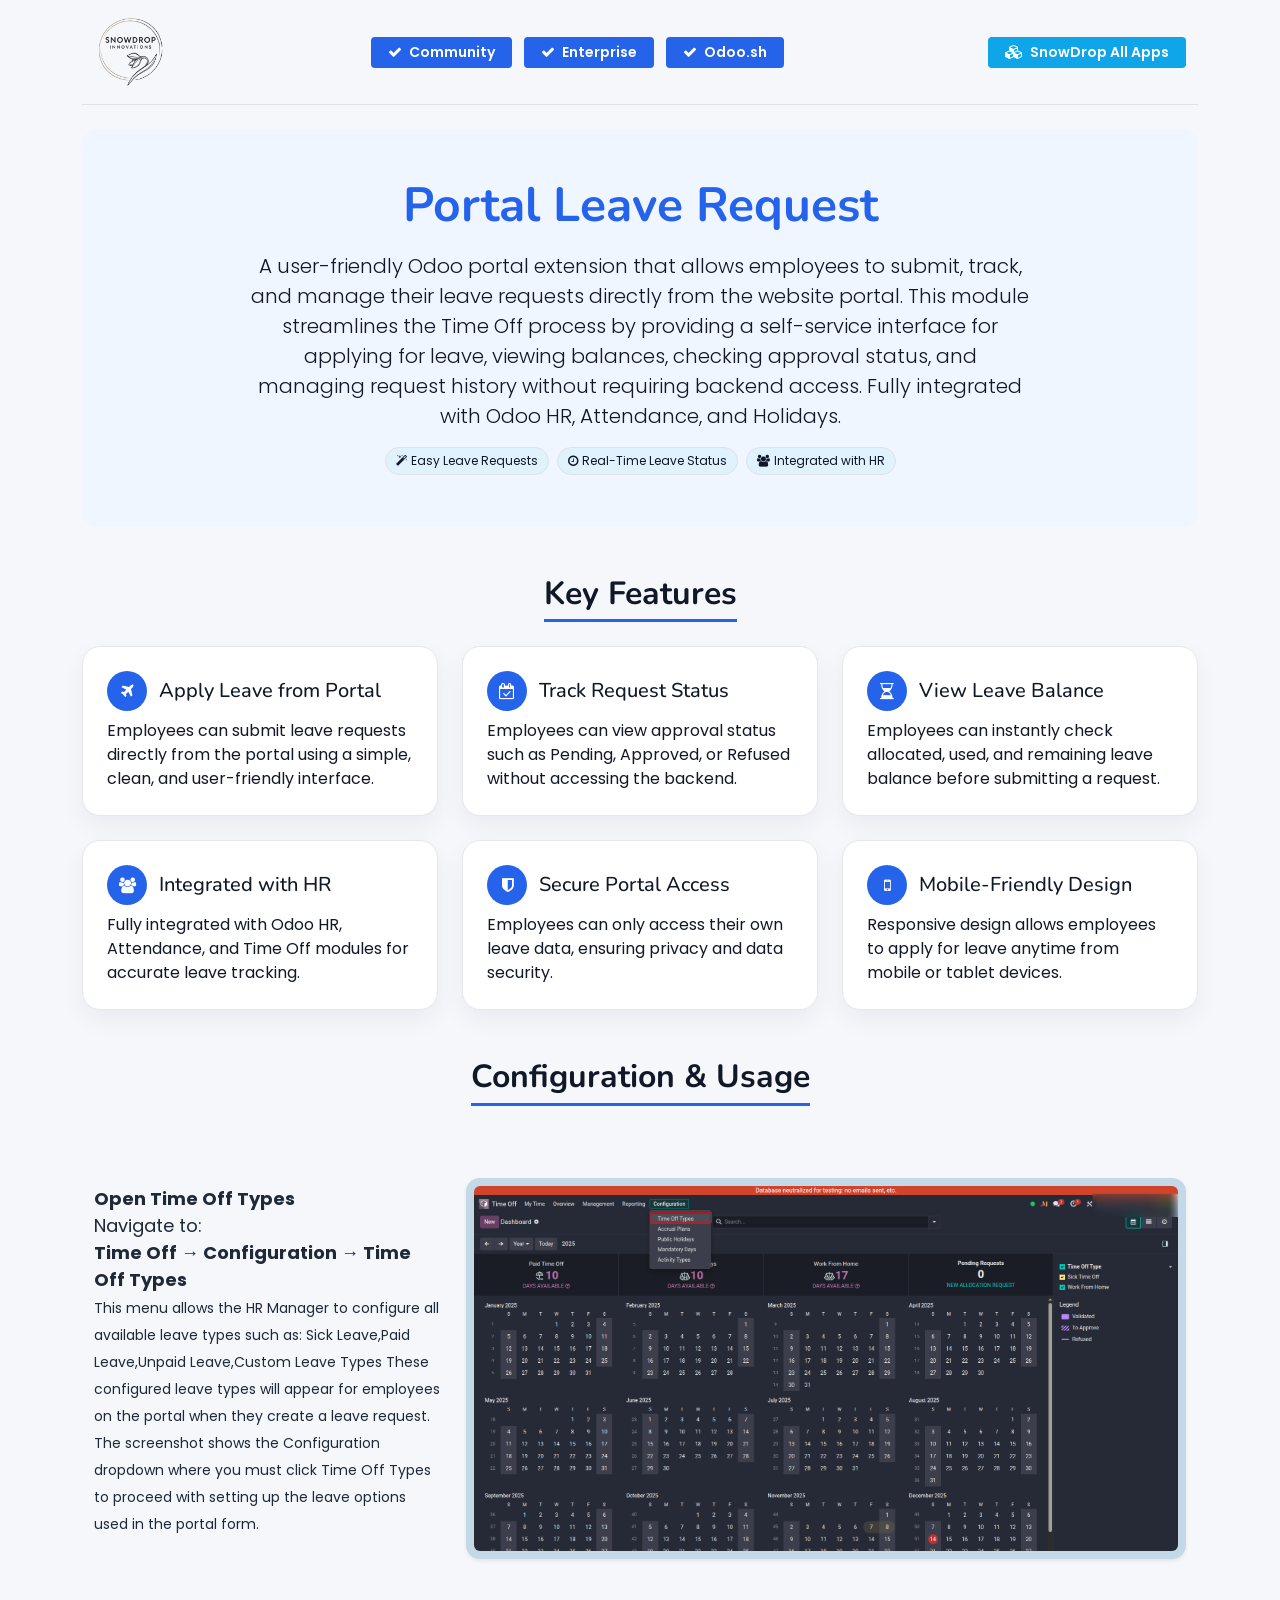
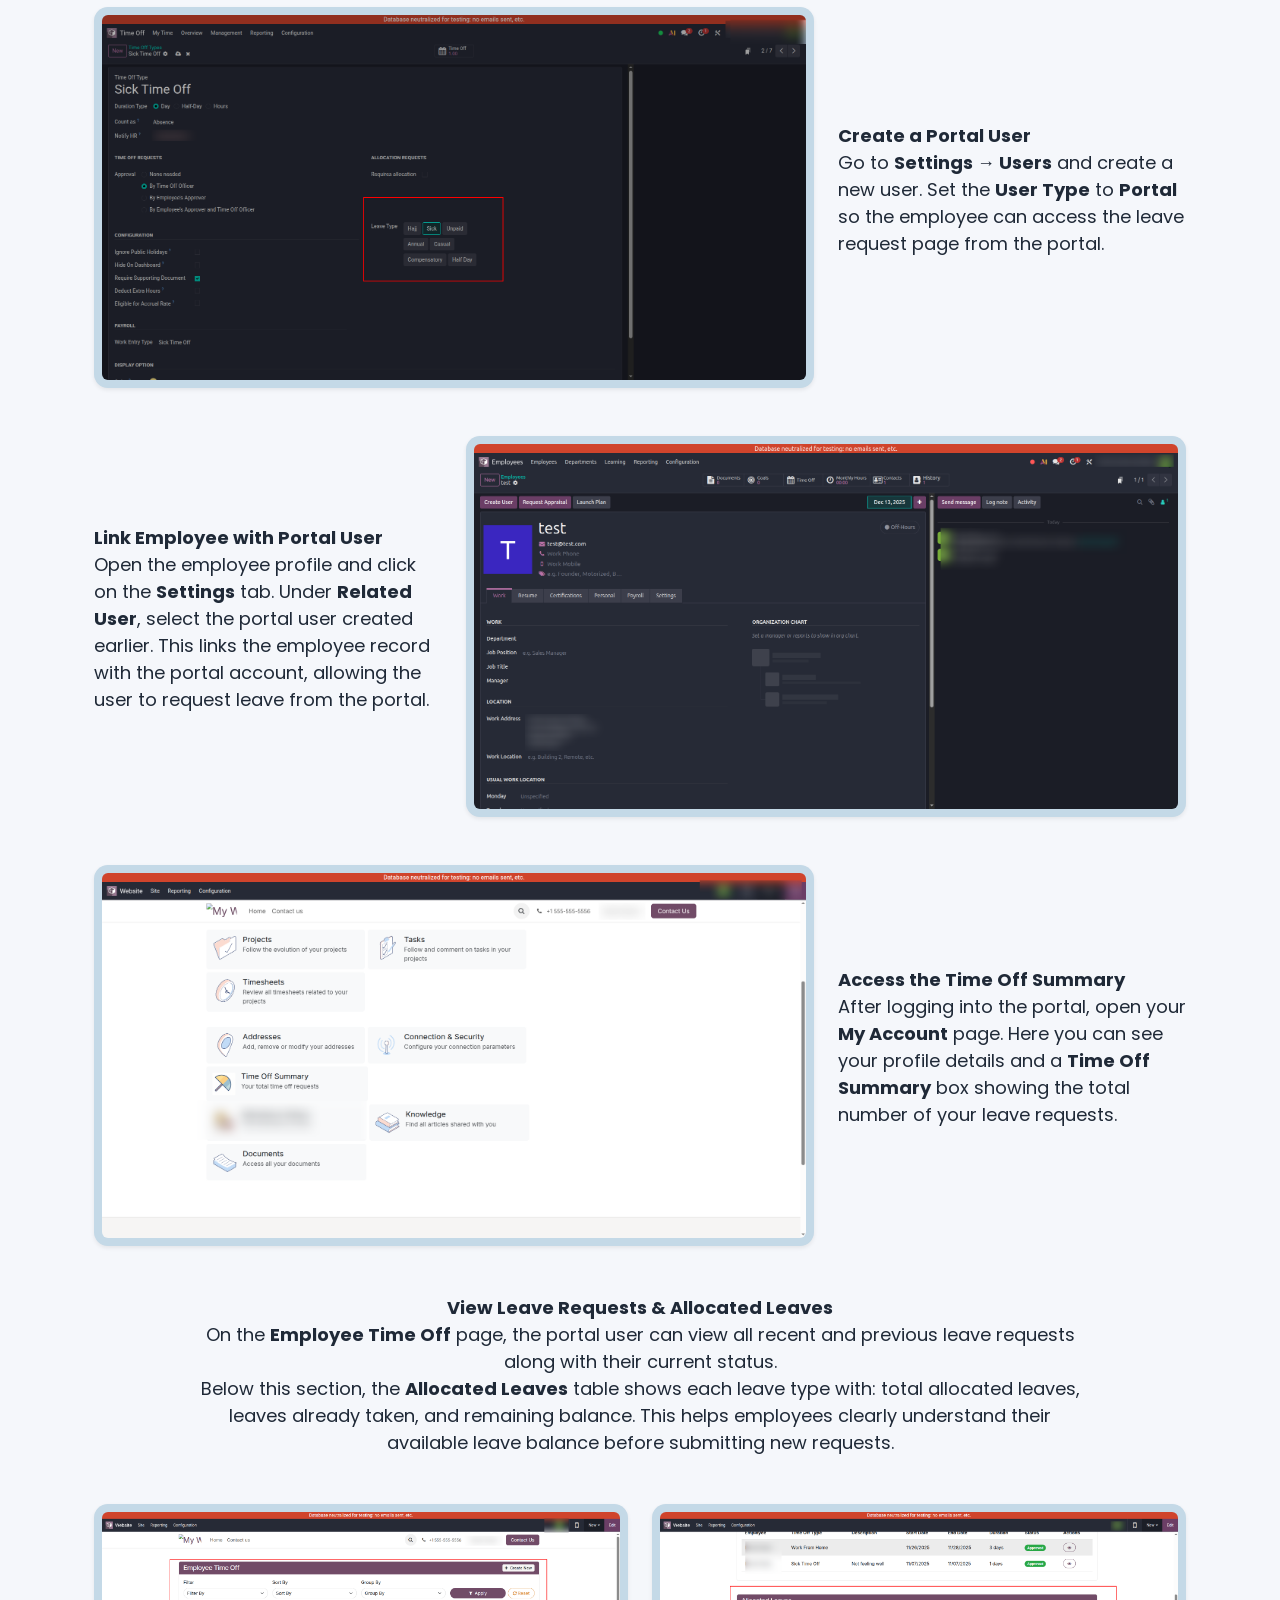
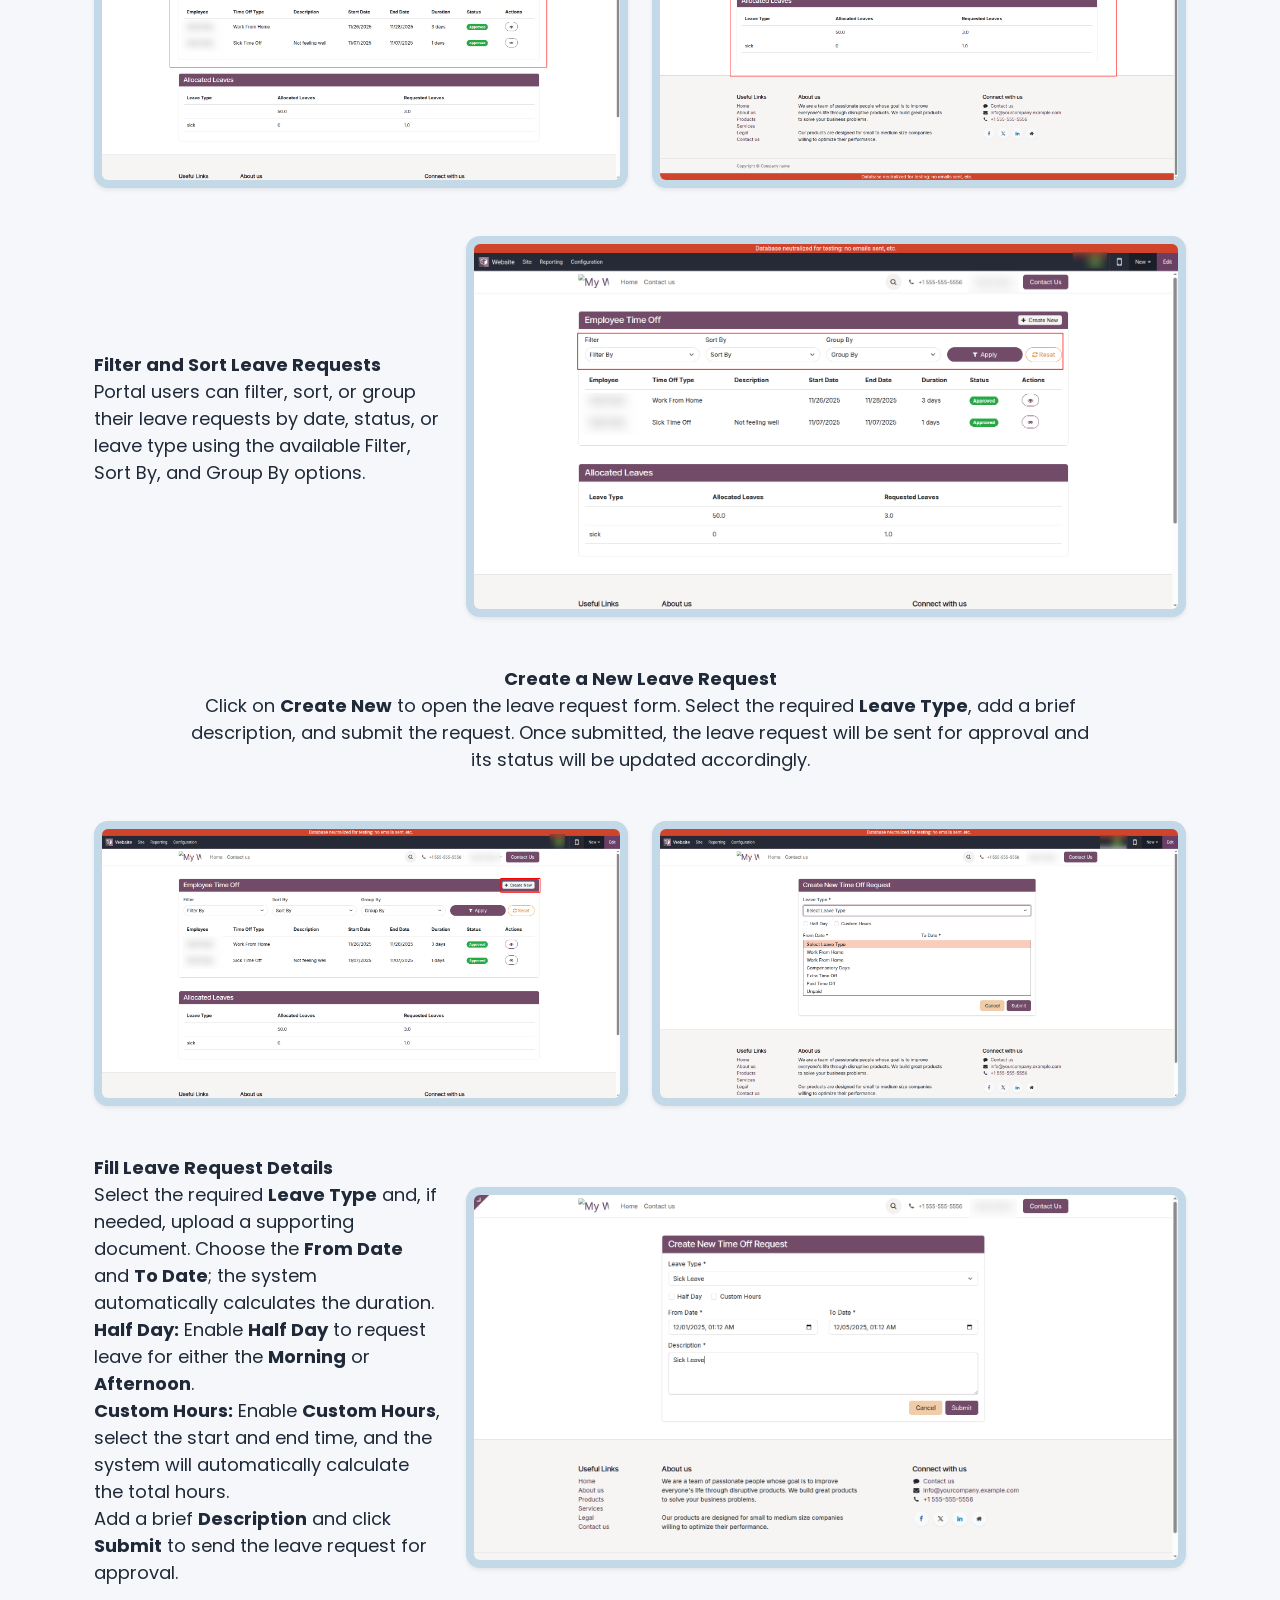
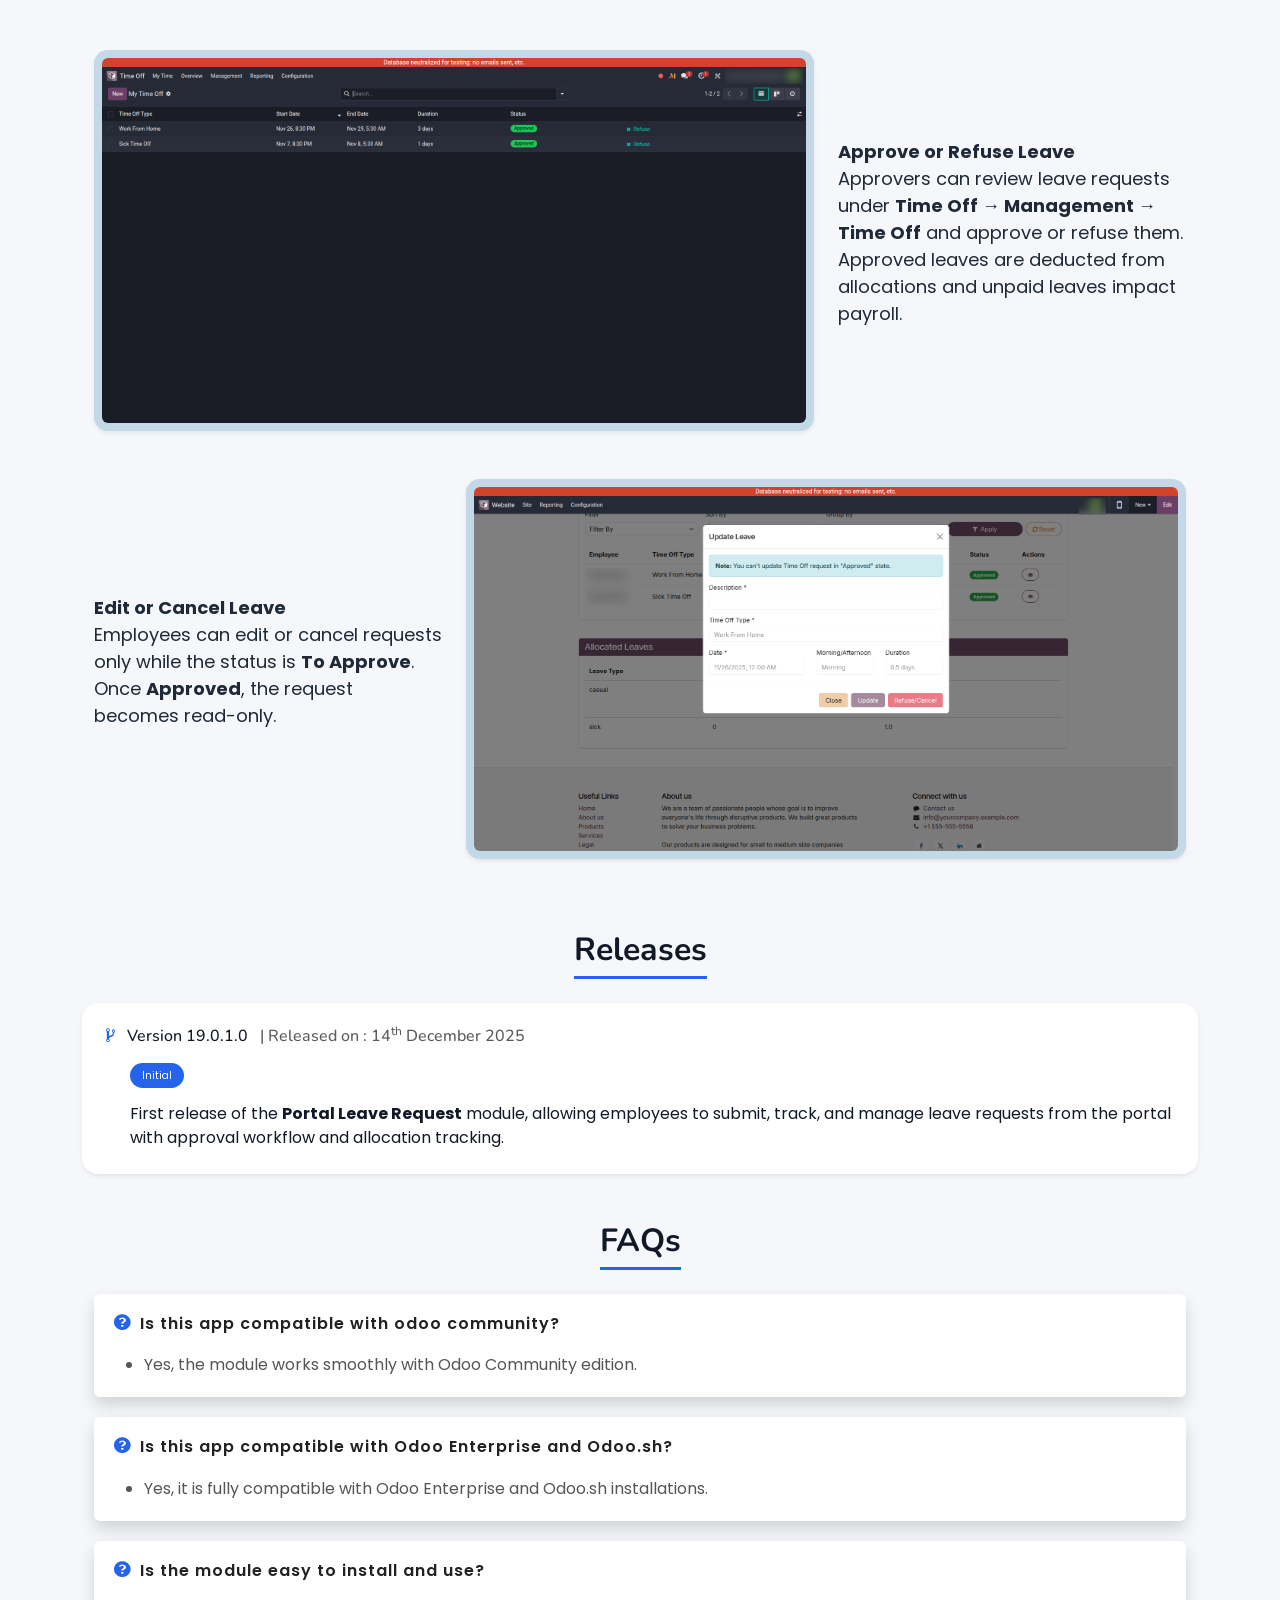
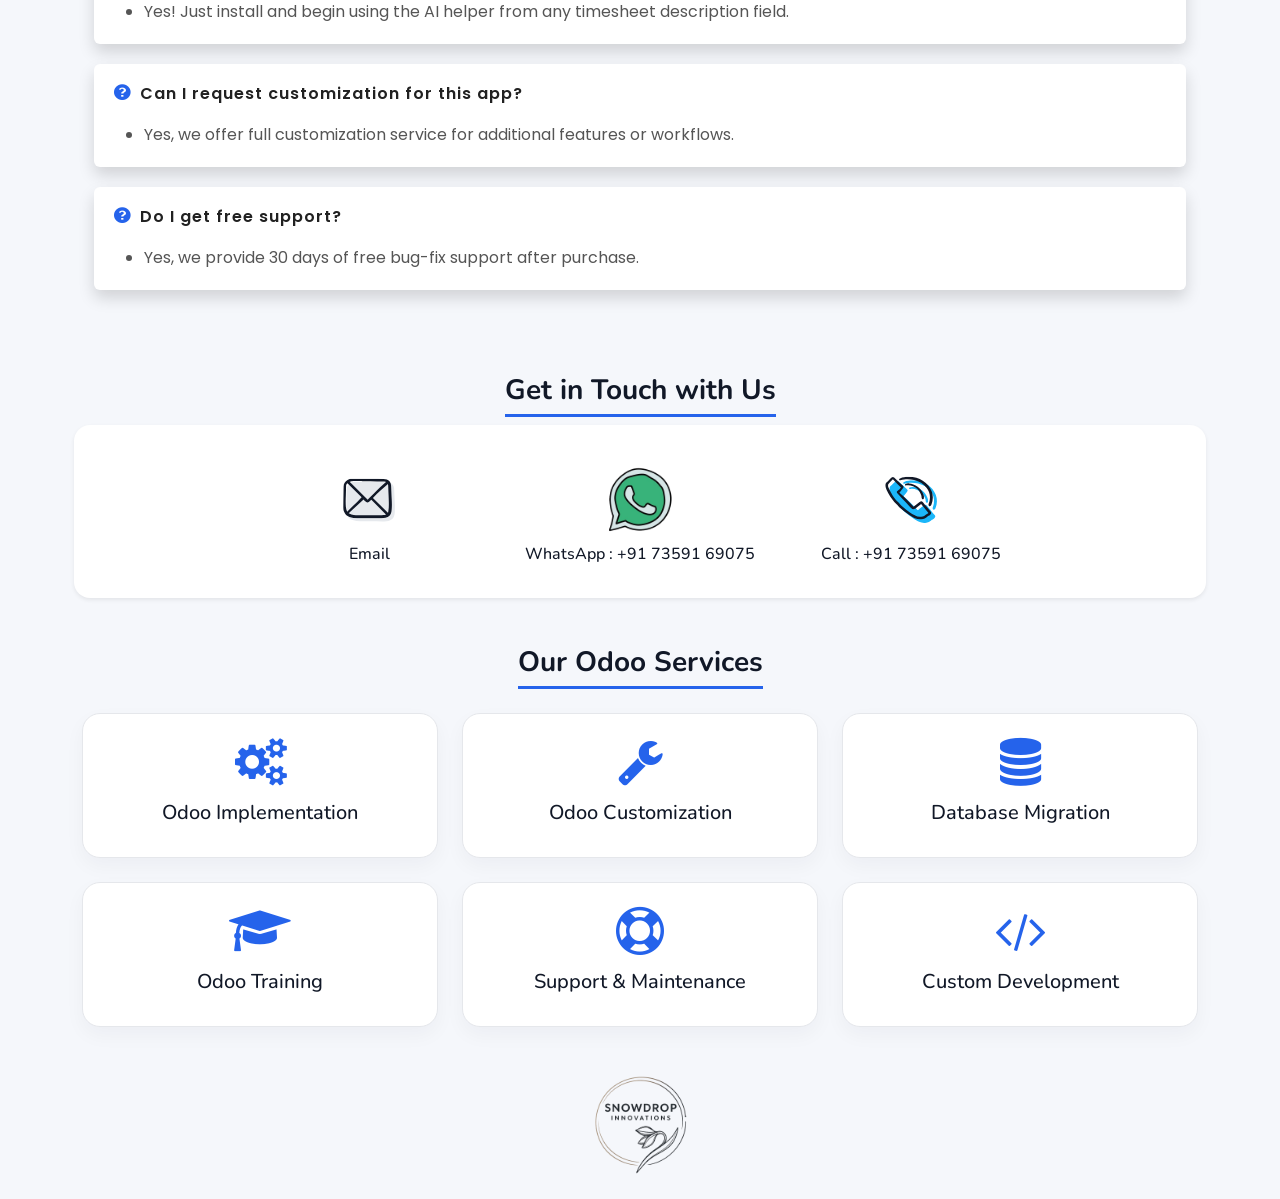
==== commit 6aee7f6f: "[IMP][AGT]sd_leave_request_portal: changed the module doc" ====
--- a/sd_leave_request_portal/static/description/index.html
+++ b/sd_leave_request_portal/static/description/index.html
@@ -407,7 +407,7 @@
                         <div id="collapseOne1" class="panel-collapse collapse show" role="tabpanel" aria-labelledby="headingOne">
                             <div class="panel-body" style="padding-top: 20px;">
                                 <ul style="list-style-type: disc;font-size: 16px;padding-left: 30px;color: #555;margin: 0;">
-                                    <li style="margin-bottom: 0px;">Yes, the module works smoothly with Odoo 17 Community edition.
+                                    <li style="margin-bottom: 0px;">Yes, the module works smoothly with Odoo Community edition.
                                     </li>
                                 </ul>
                             </div>
@@ -425,7 +425,7 @@
                         <div id="collapseOne1" class="panel-collapse collapse show" role="tabpanel" aria-labelledby="headingOne">
                             <div class="panel-body" style="padding-top: 20px;">
                                 <ul style="list-style-type: disc;font-size: 16px;padding-left: 30px;color: #555;margin: 0;">
-                                    <li style="margin-bottom: 0px;">Yes, it is fully compatible with Odoo 17 Enterprise and Odoo.sh installations.
+                                    <li style="margin-bottom: 0px;">Yes, it is fully compatible with Odoo Enterprise and Odoo.sh installations.
                                     </li>
                                 </ul>
                             </div>
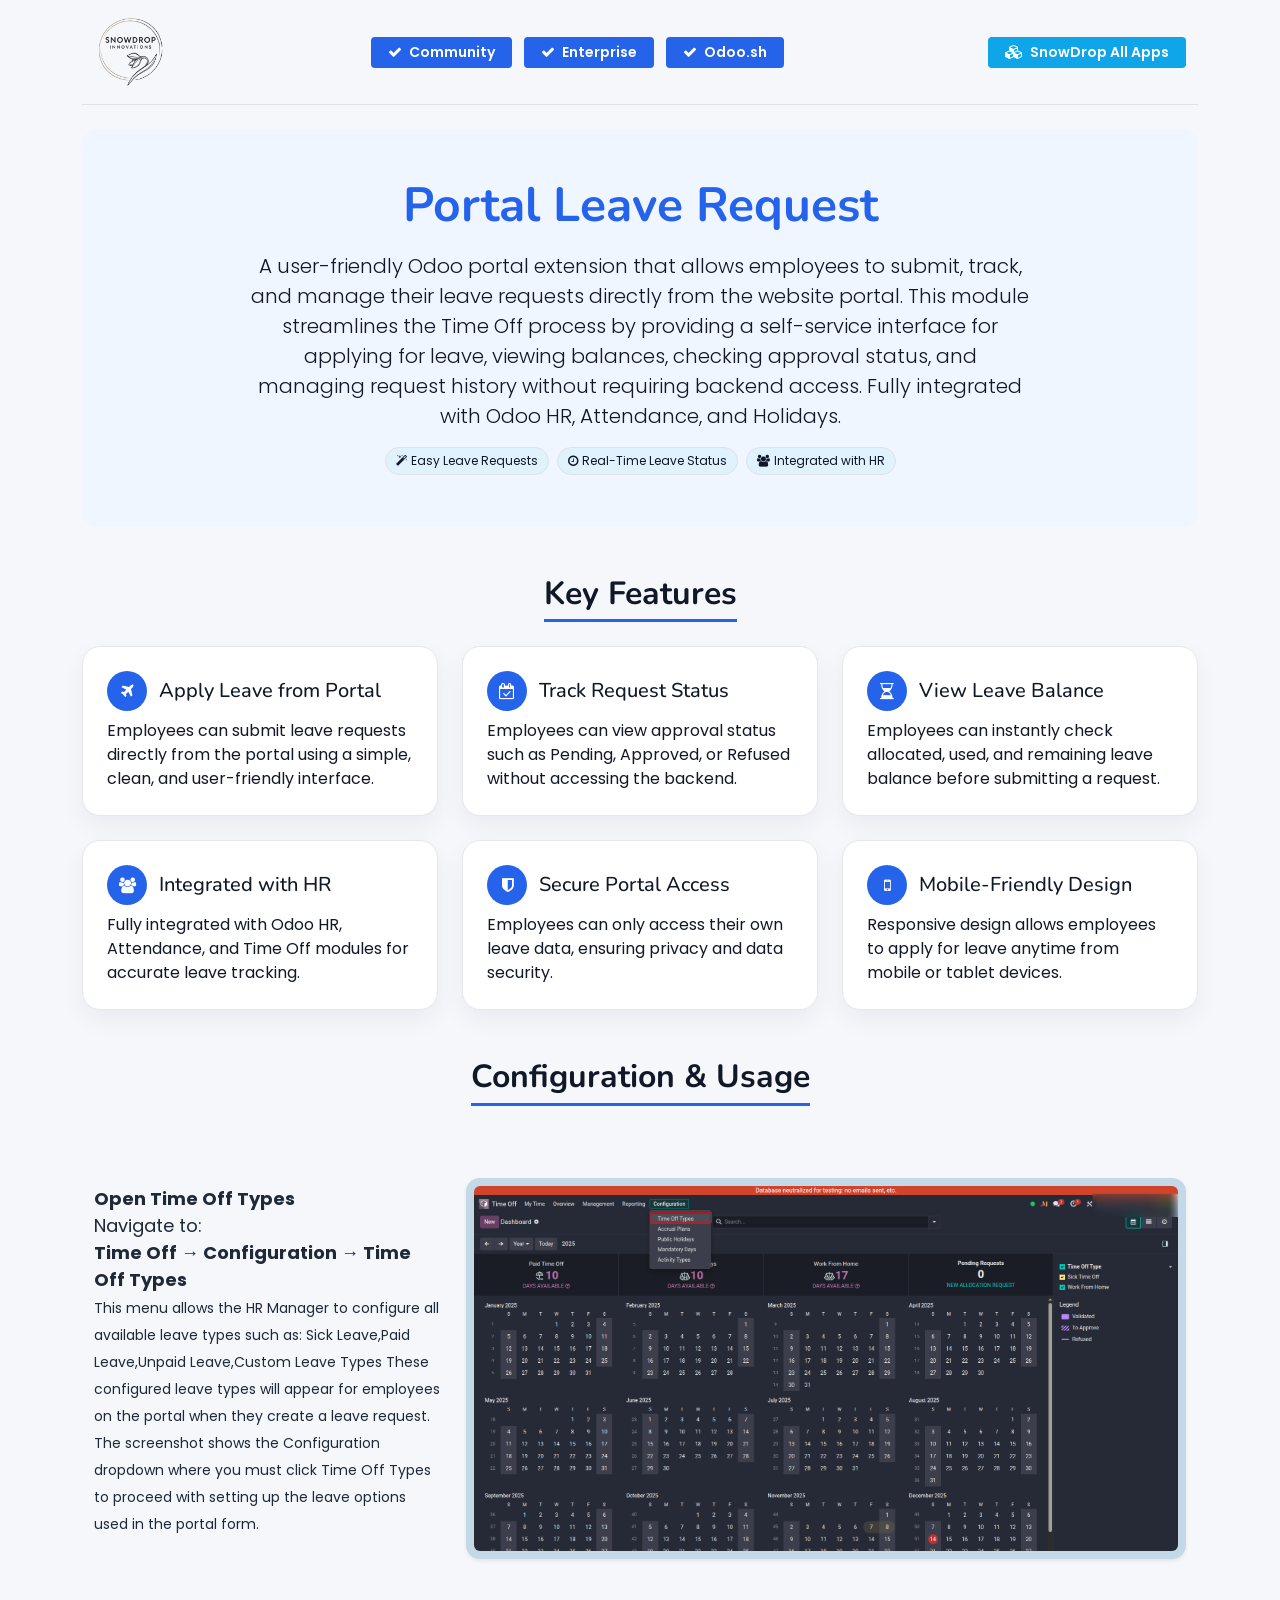
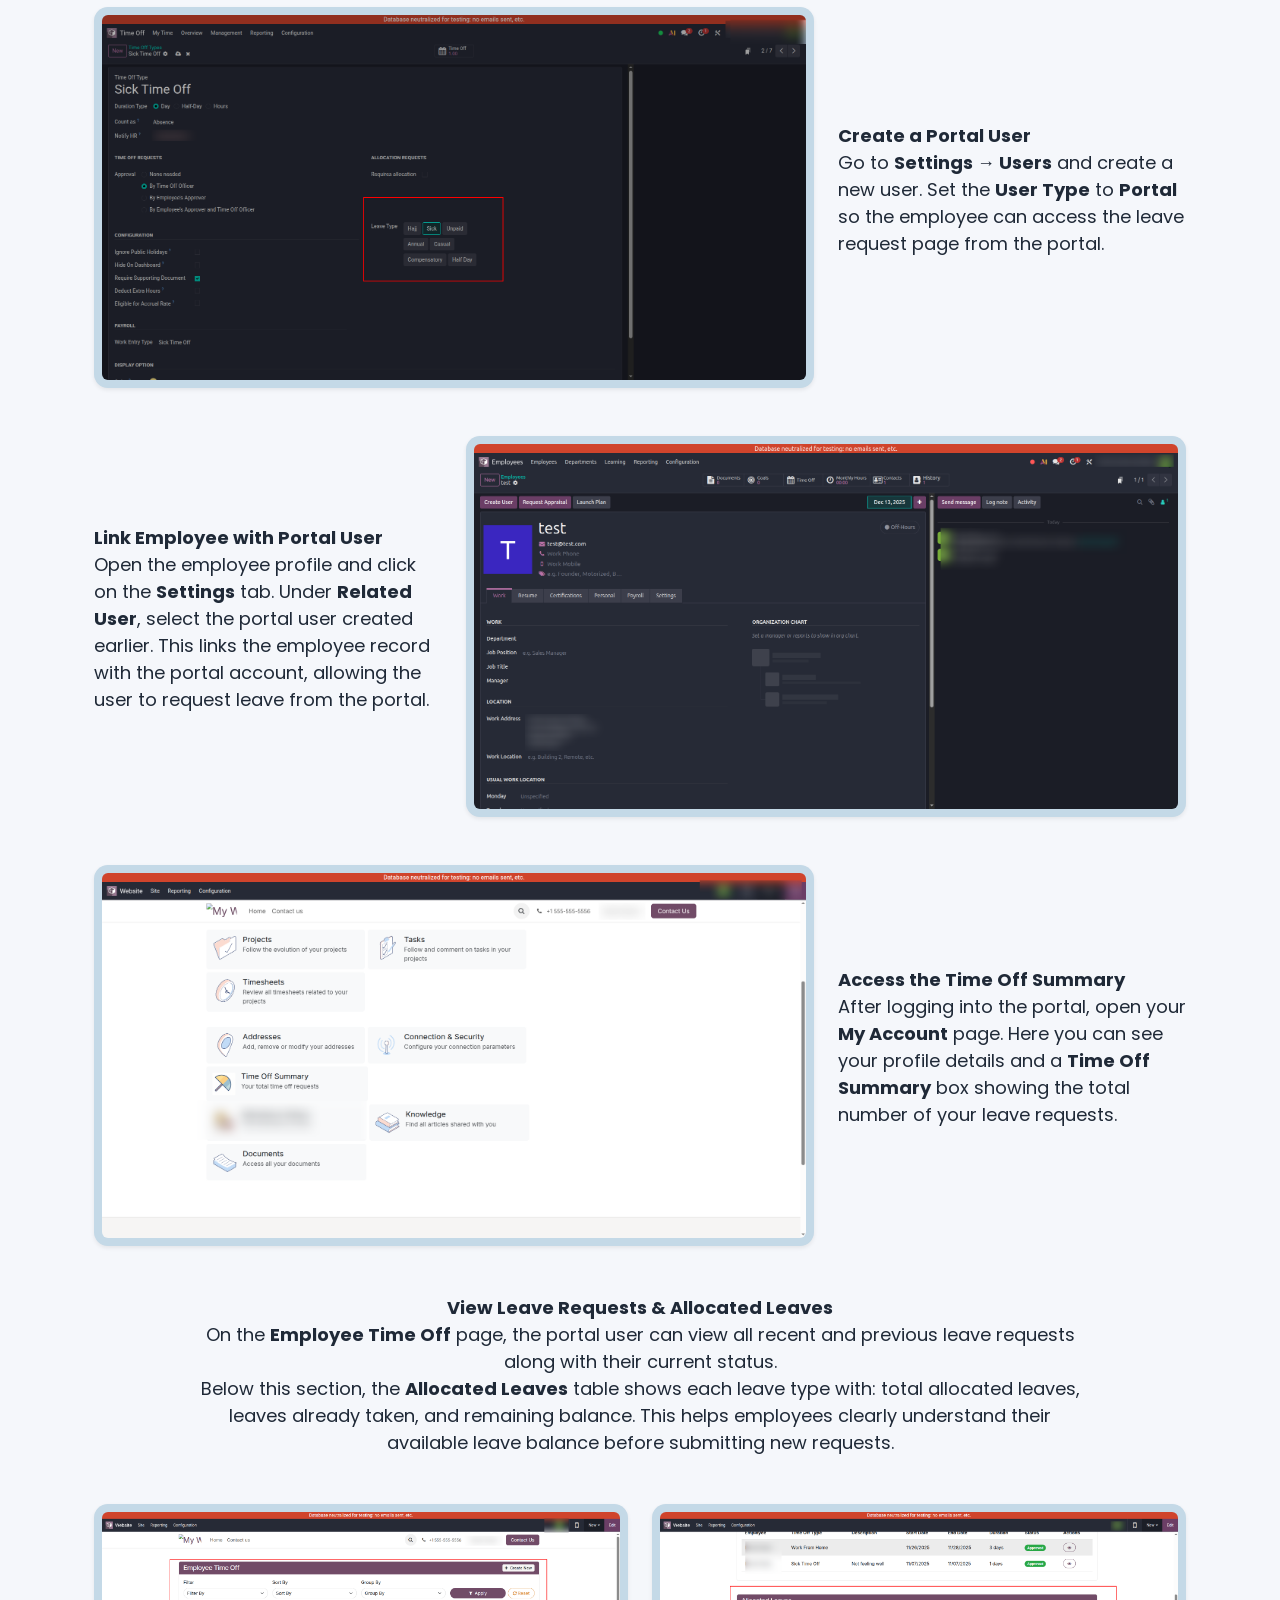
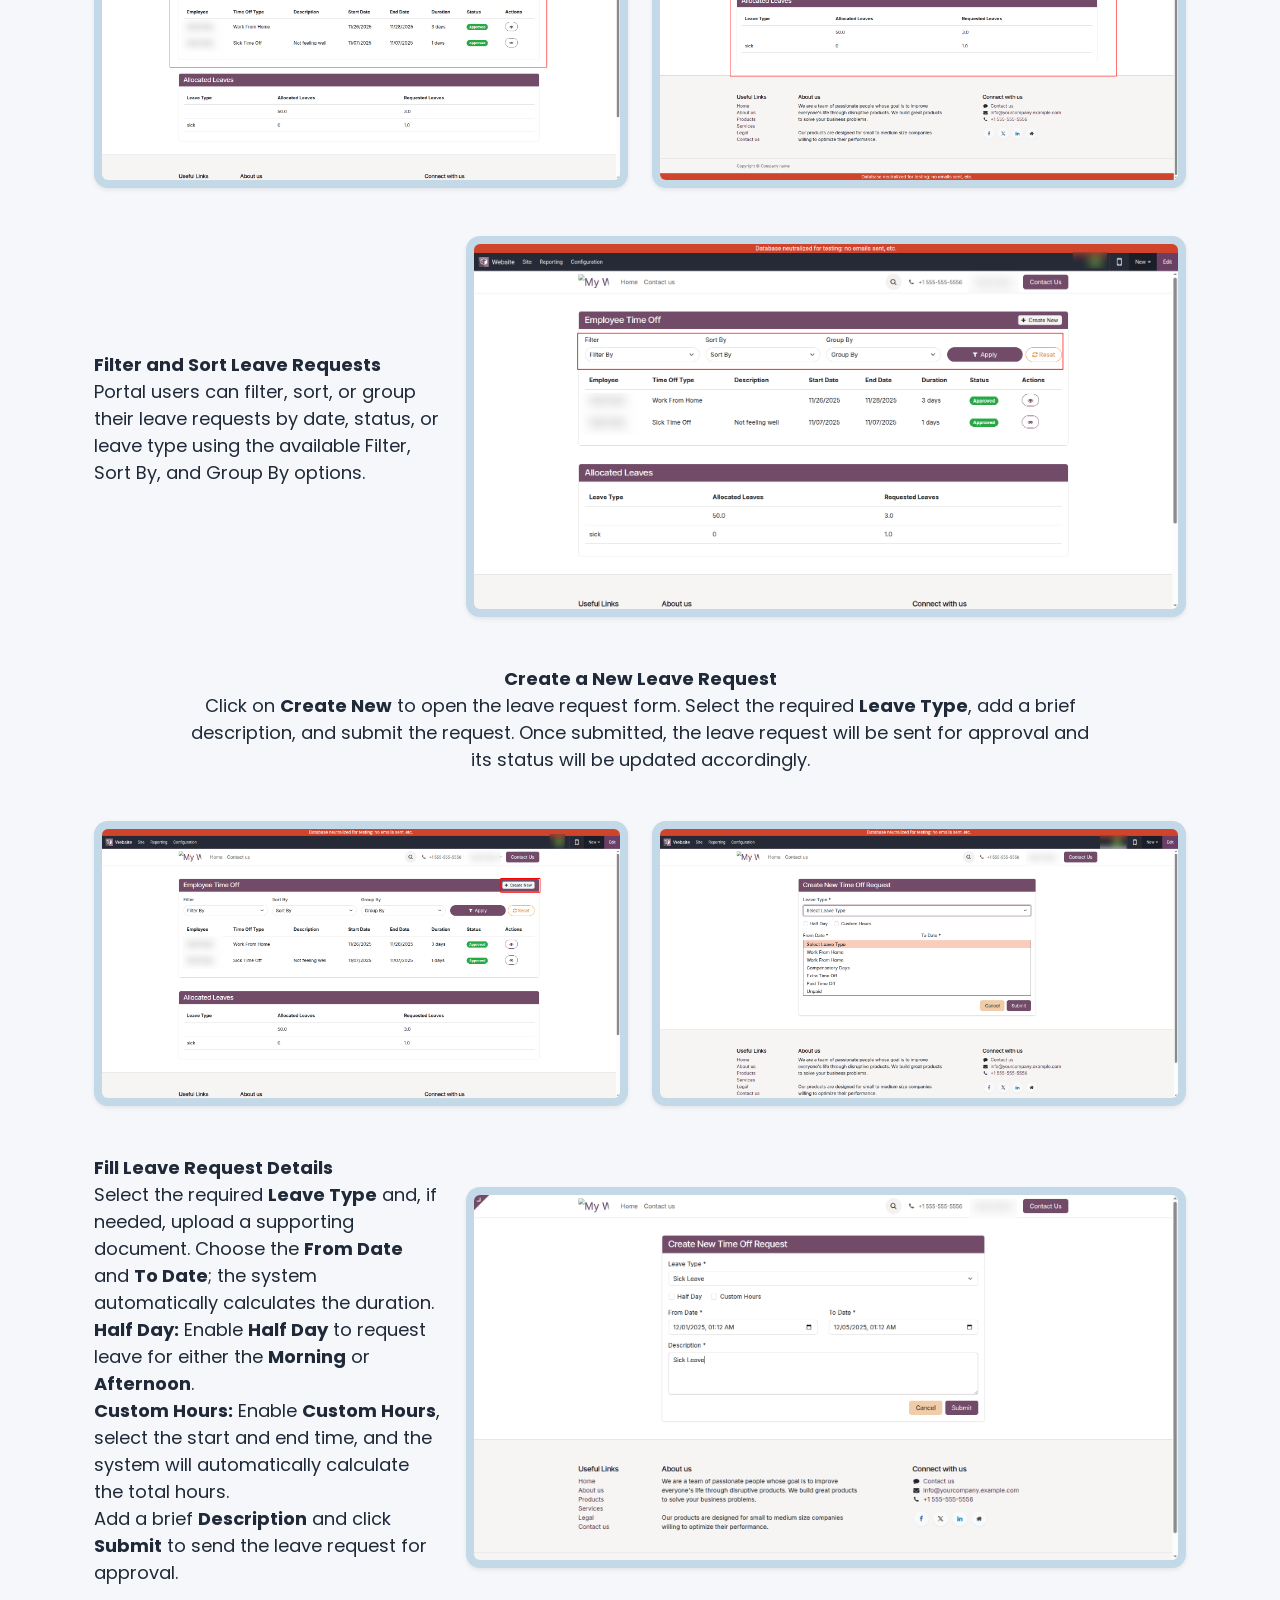
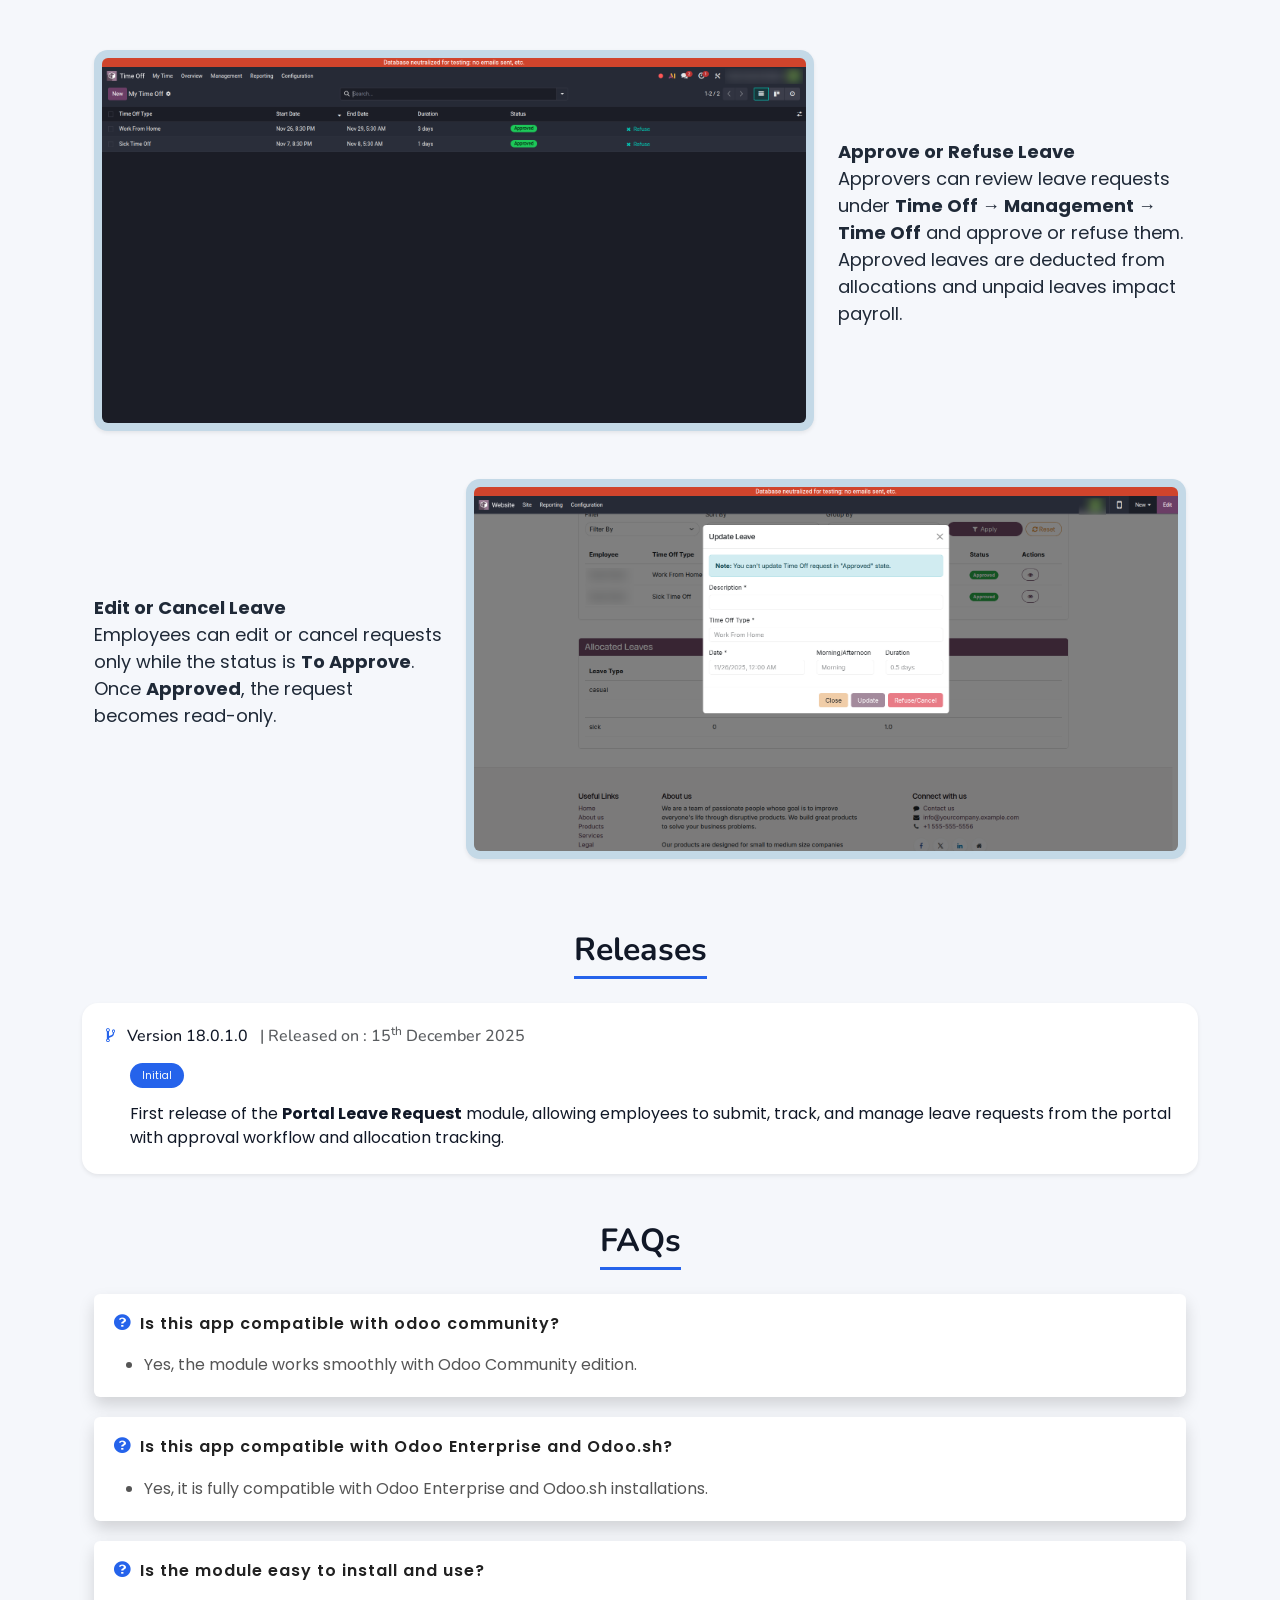
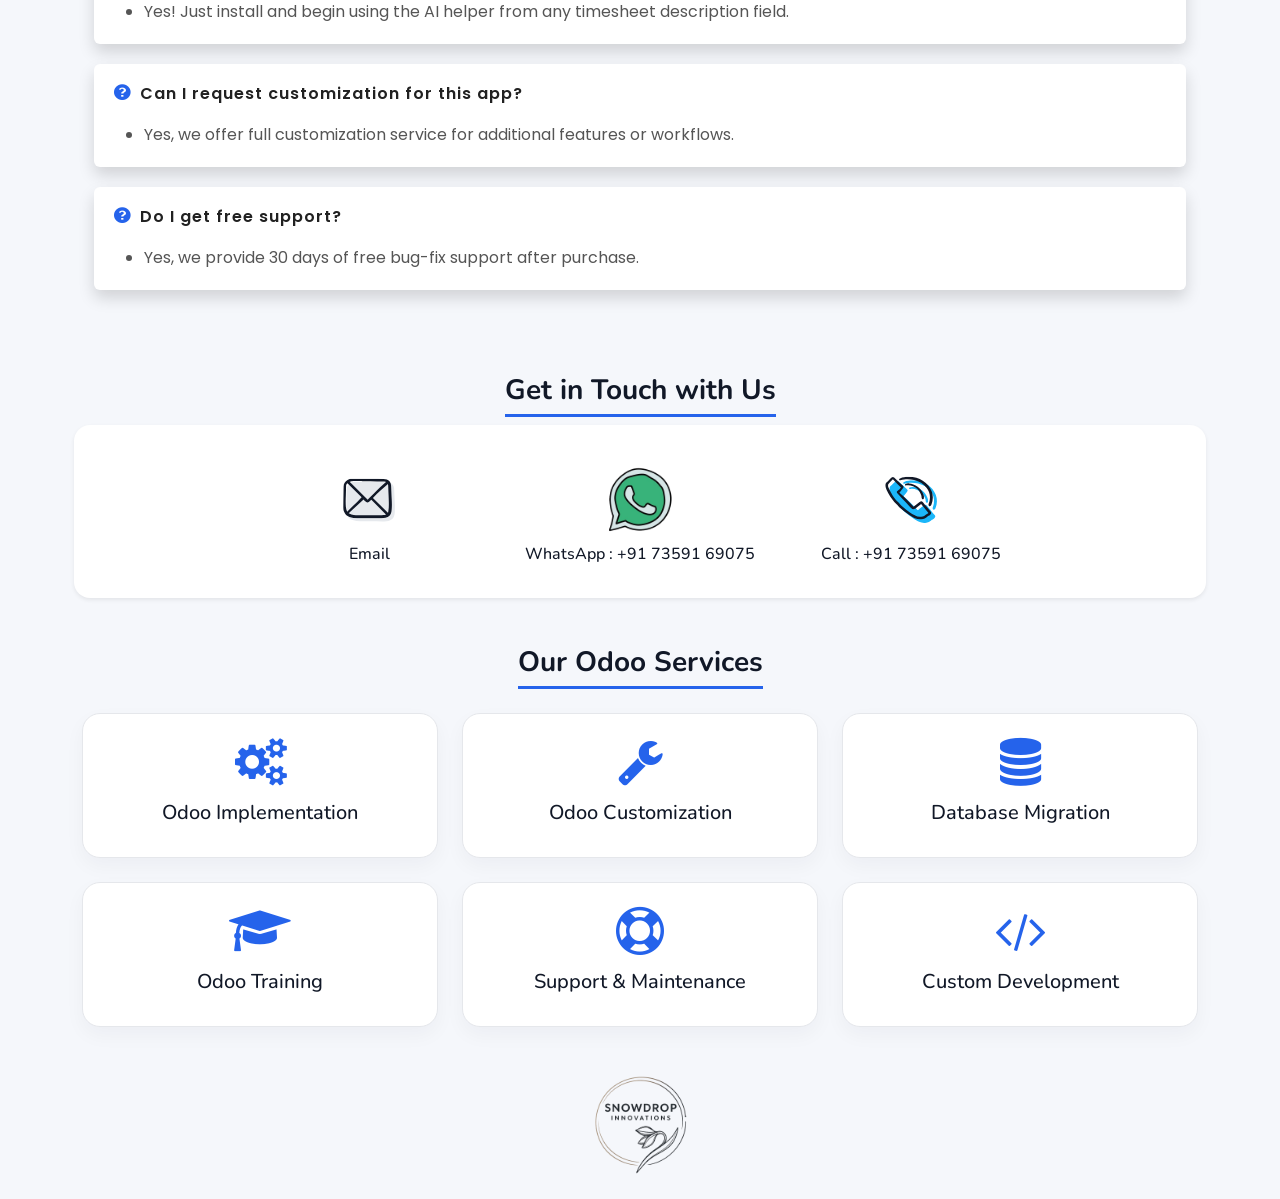
==== commit 0d470f9b: "[ADD]sd_leave_request_portal: added module" ====
--- a/sd_leave_request_portal/static/description/index.html
+++ b/sd_leave_request_portal/static/description/index.html
@@ -369,8 +369,8 @@
             <div class="bg-white shadow-sm rounded-4 p-3 p-lg-4">
                 <h4 class="mb-1" style="font-size:16px;font-family:'Nunito',sans-serif;">
                     <span class="fa fa-code-fork" style="color:#2563eb;margin-right:8px;"></span>
-                    <span>Version 19.0.1.0</span>
-                    <span class="text-muted" style="margin-left:8px;">| Released on : 14<sup>th</sup> December 2025</span>
+                    <span>Version 18.0.1.0</span>
+                    <span class="text-muted" style="margin-left:8px;">| Released on : 15<sup>th</sup> December 2025</span>
                 </h4>
                 <div class="mt-3 ps-4">
                     <span style="background-color:#2563eb;color:#f9fafb;padding:5px 12px;border-radius:999px;font-size:10px;">
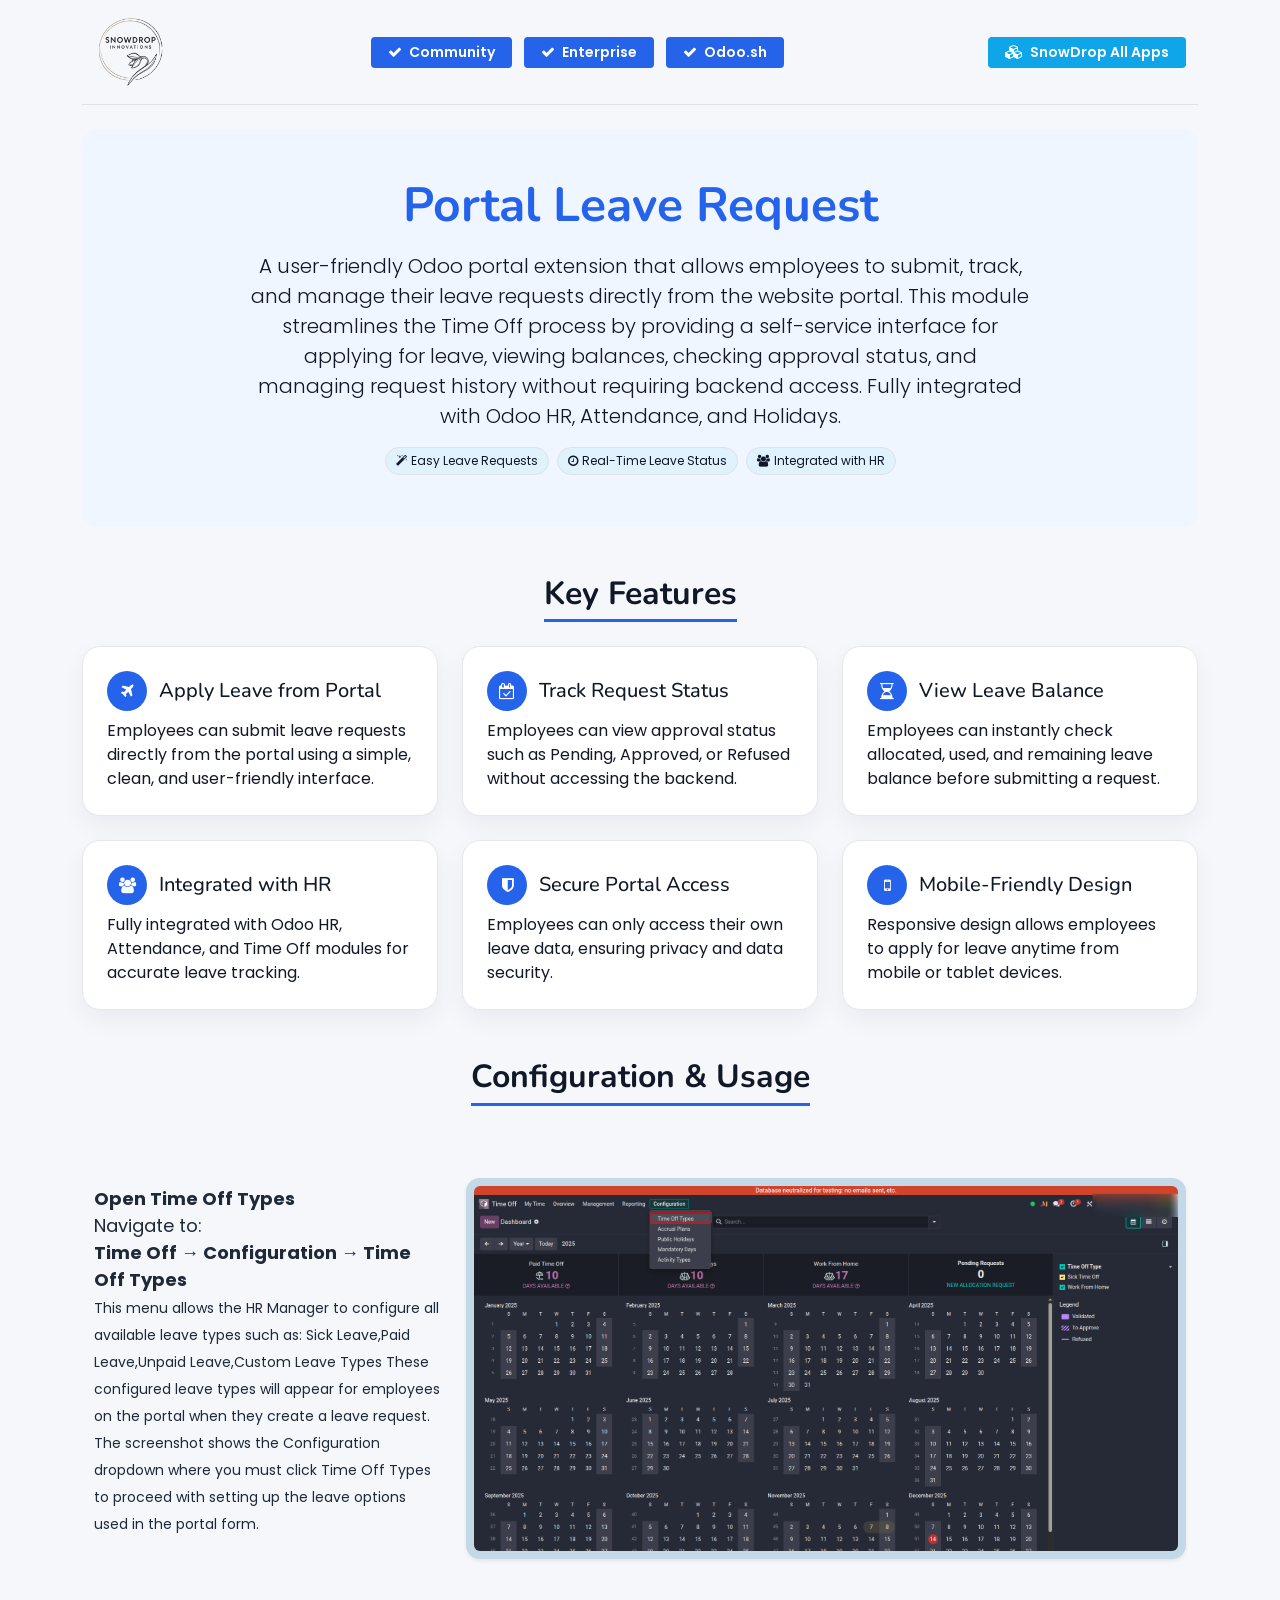
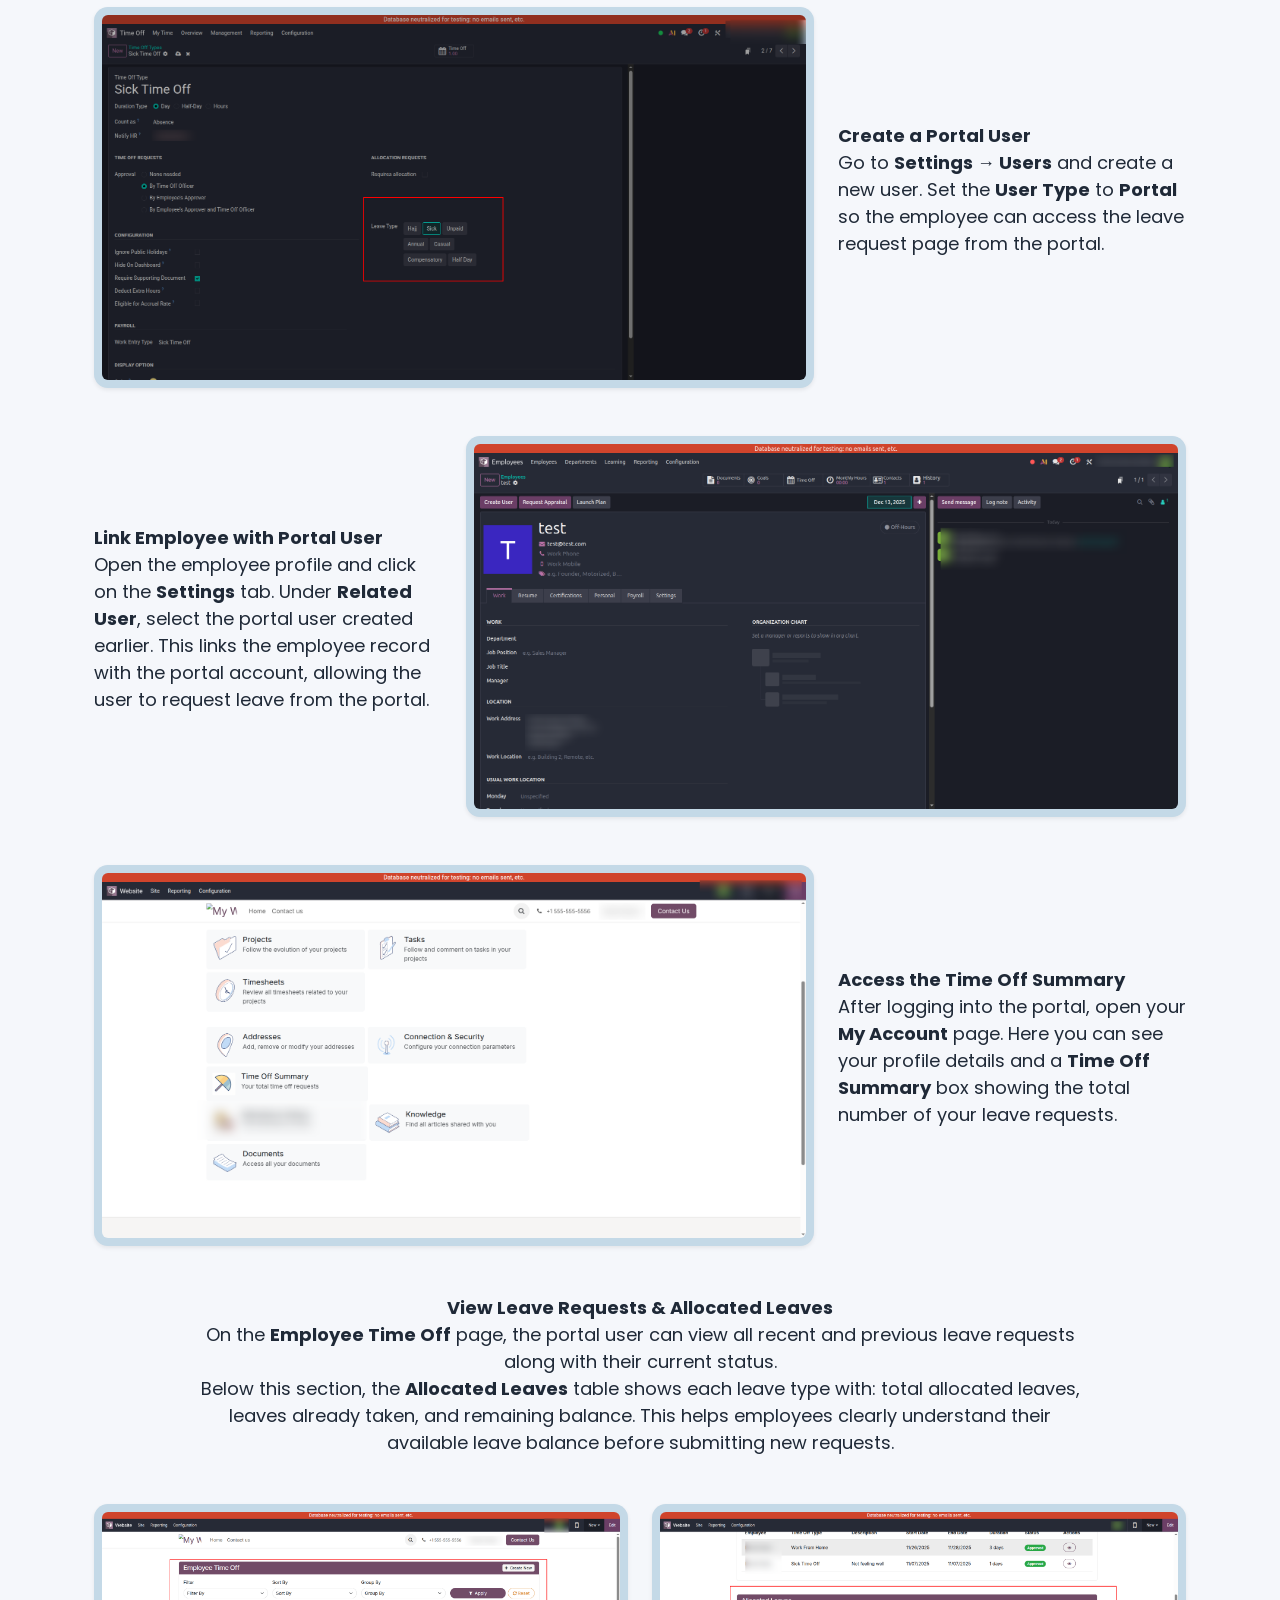
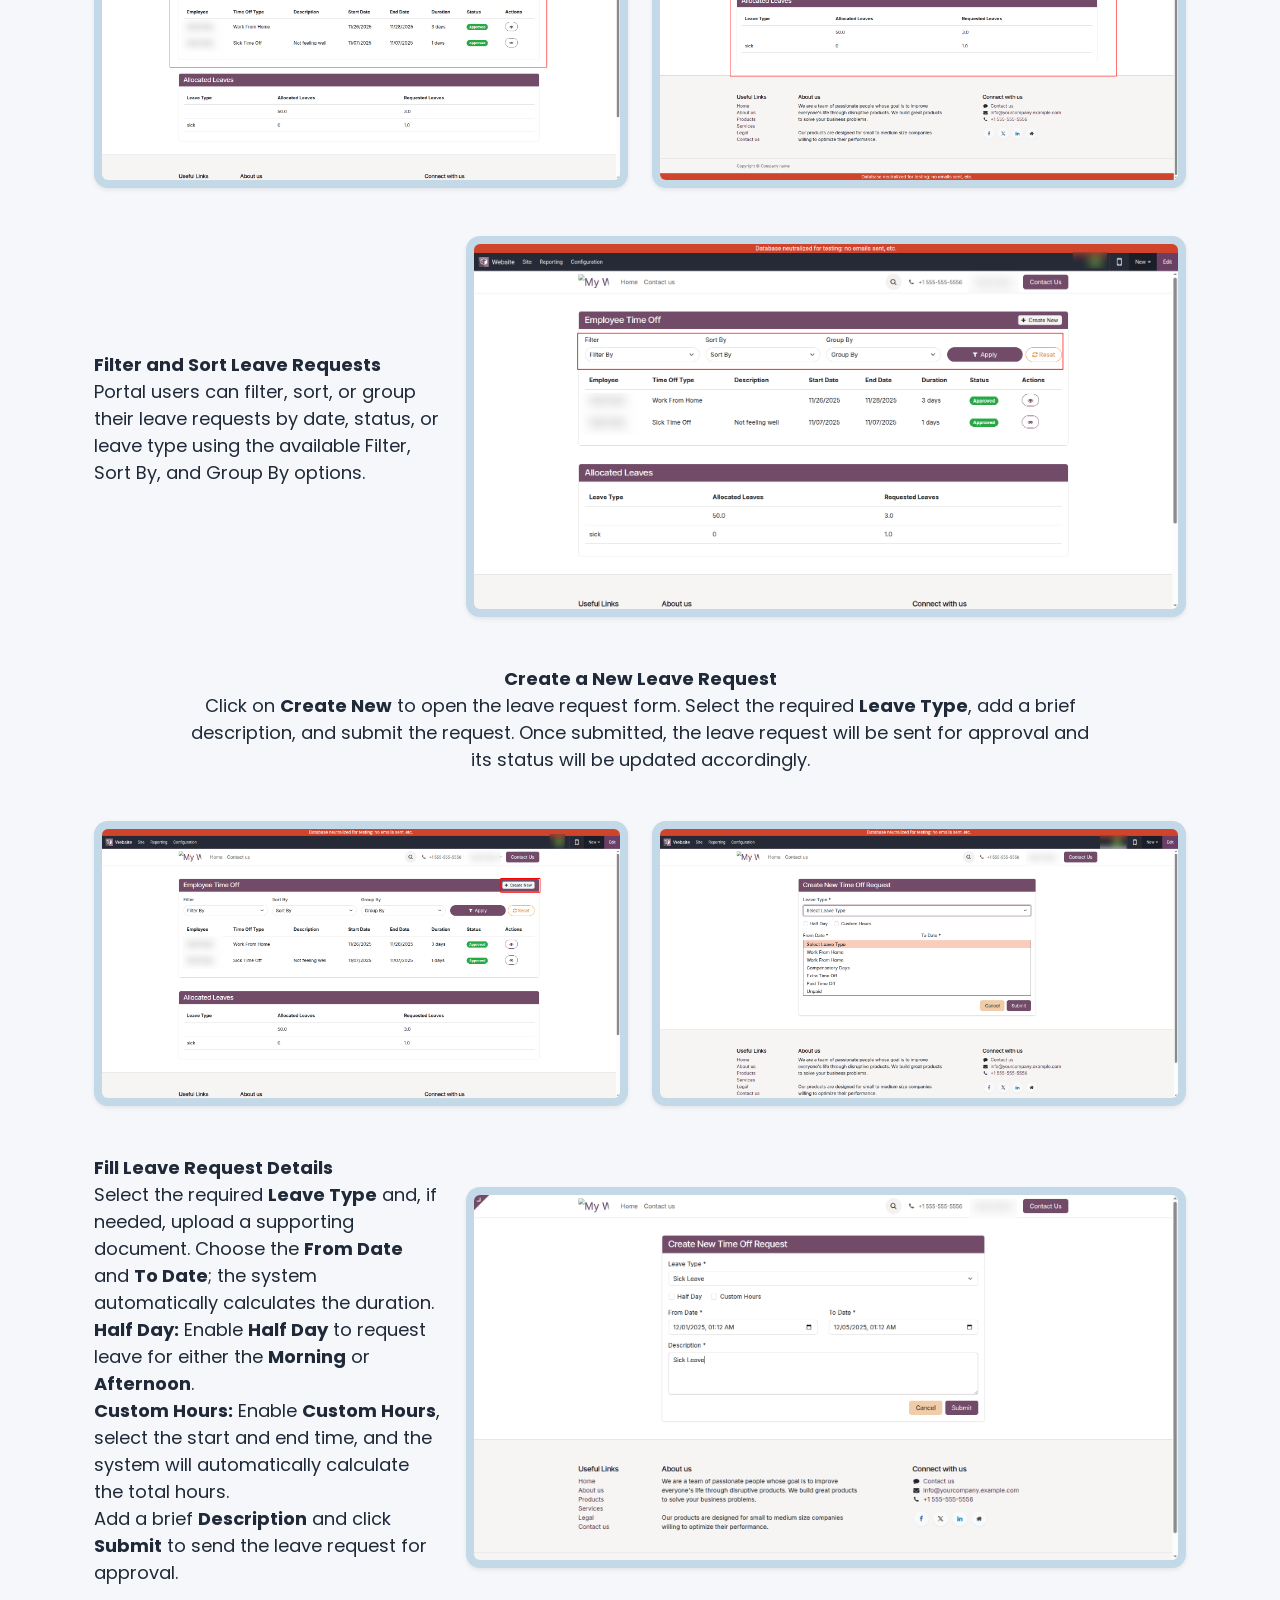
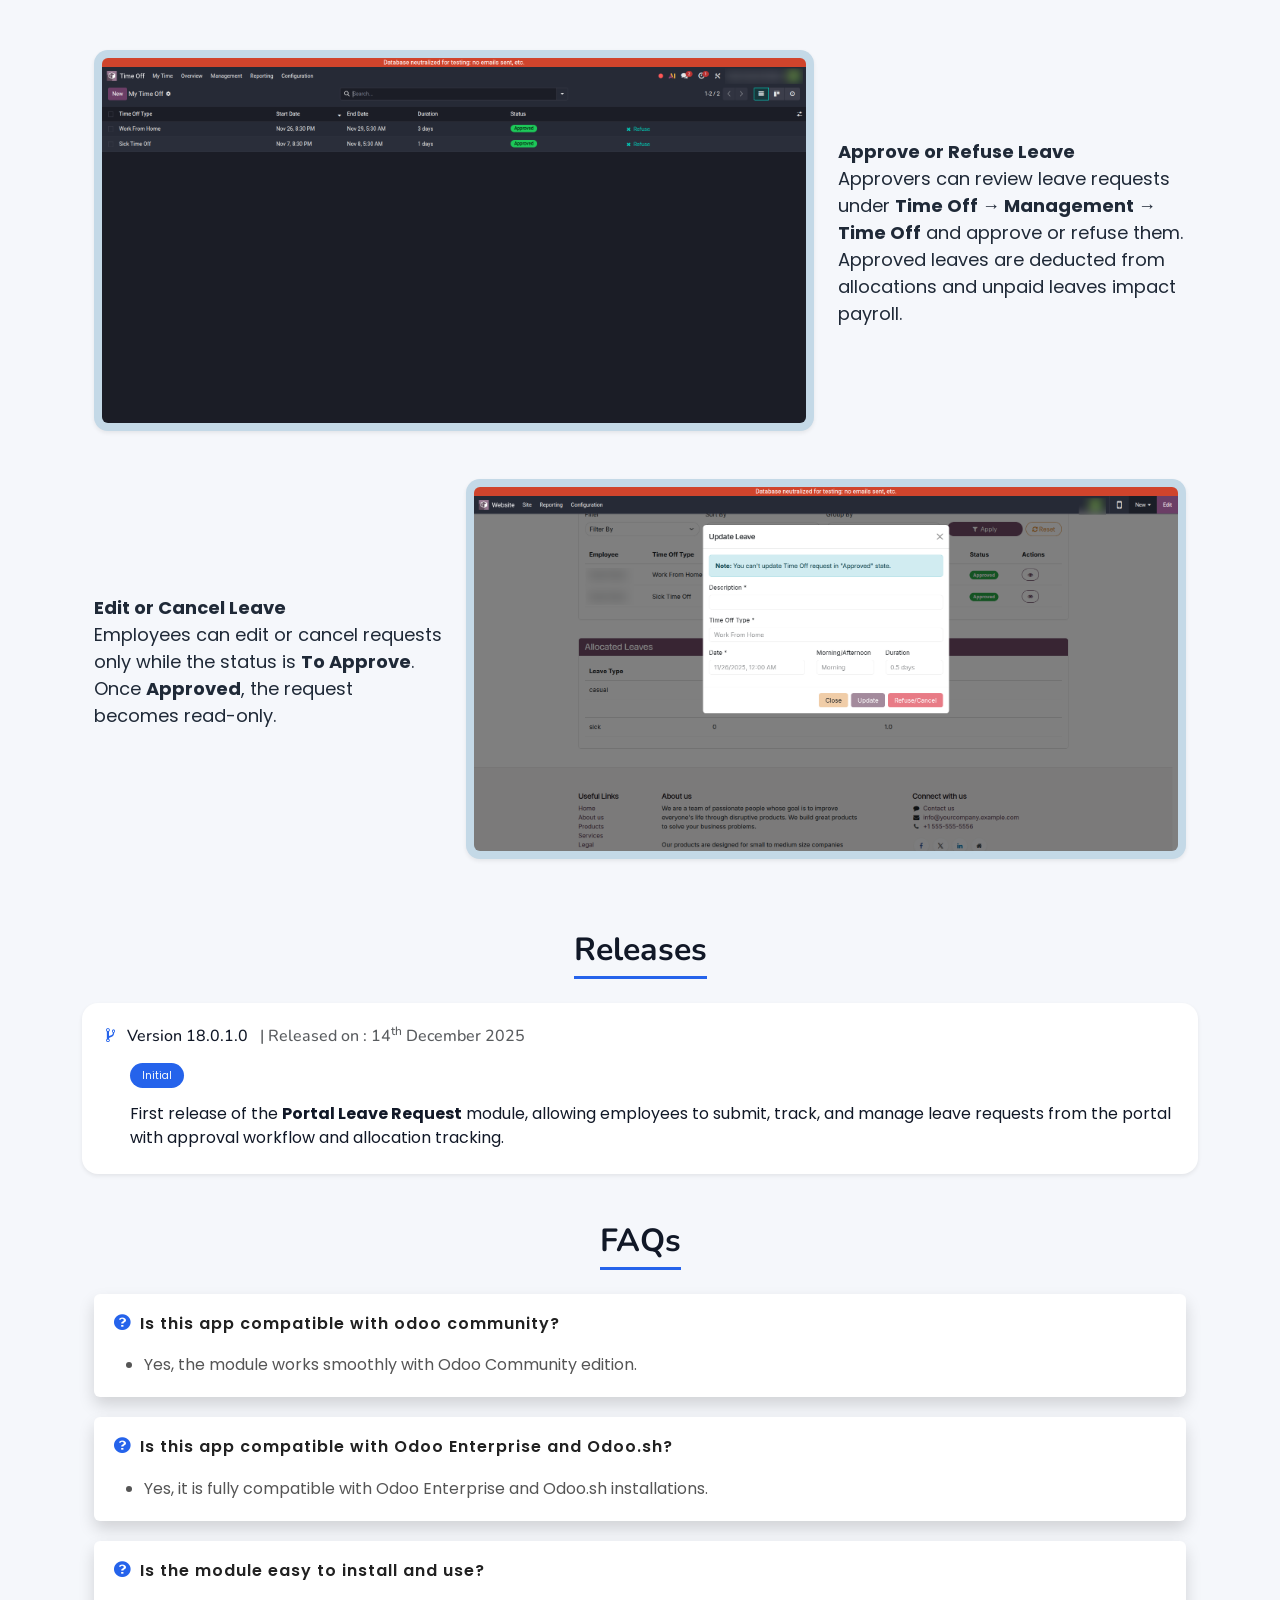
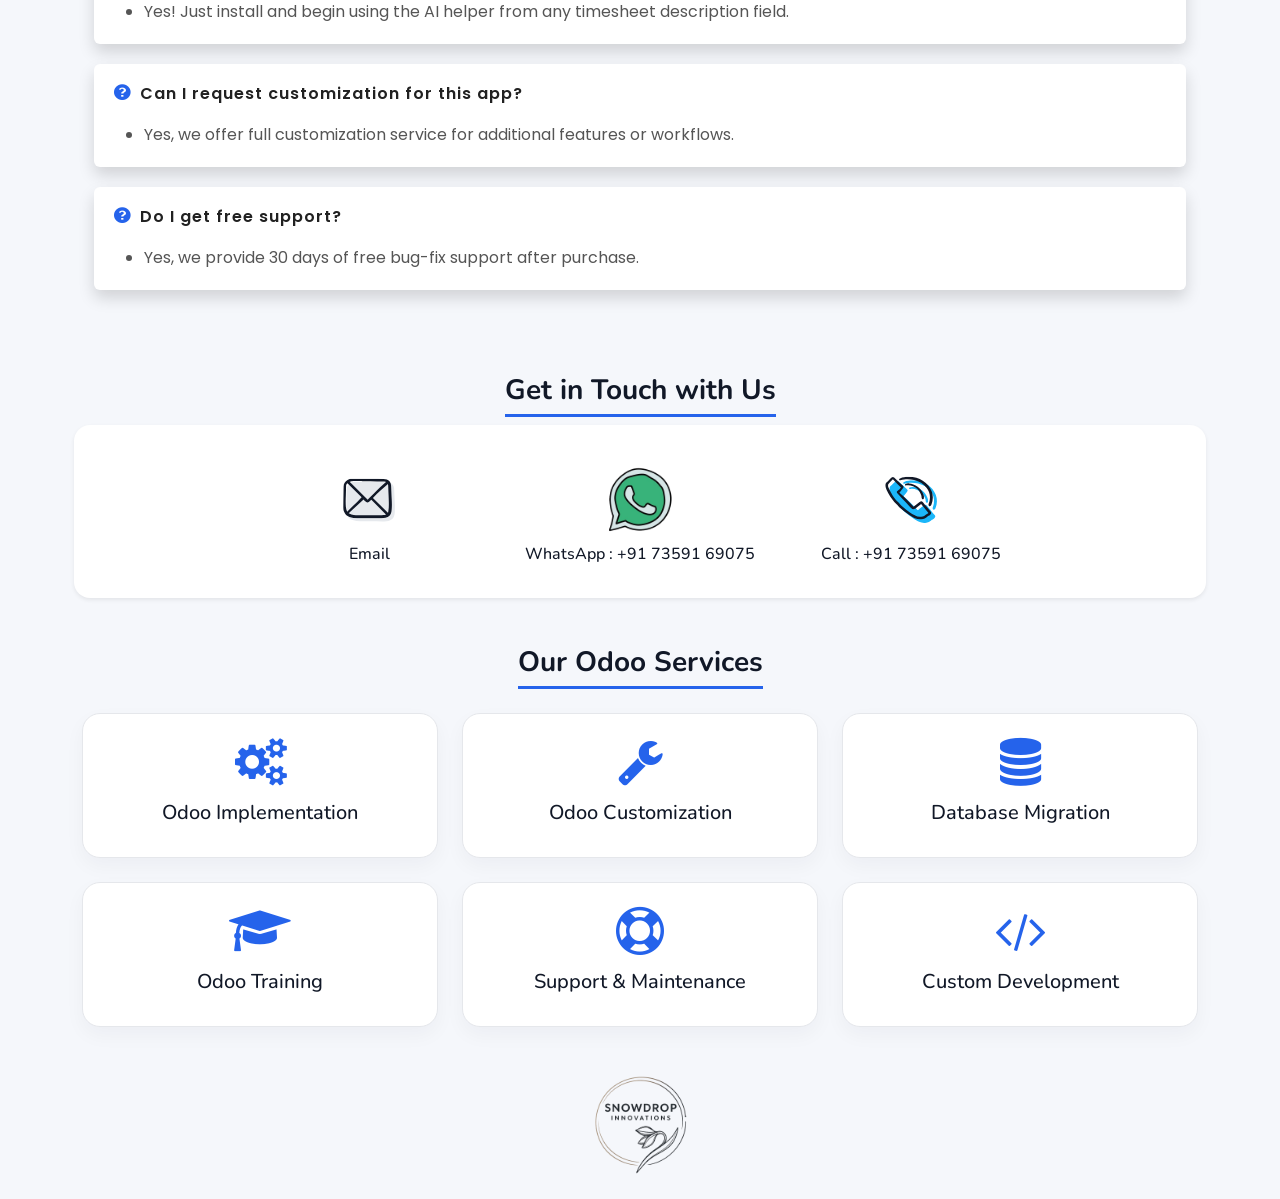
==== commit 0ace5b89: "[FIX]fix issue" ====
--- a/sd_leave_request_portal/static/description/index.html
+++ b/sd_leave_request_portal/static/description/index.html
@@ -370,7 +370,7 @@
                 <h4 class="mb-1" style="font-size:16px;font-family:'Nunito',sans-serif;">
                     <span class="fa fa-code-fork" style="color:#2563eb;margin-right:8px;"></span>
                     <span>Version 18.0.1.0</span>
-                    <span class="text-muted" style="margin-left:8px;">| Released on : 15<sup>th</sup> December 2025</span>
+                    <span class="text-muted" style="margin-left:8px;">| Released on : 14<sup>th</sup> December 2025</span>
                 </h4>
                 <div class="mt-3 ps-4">
                     <span style="background-color:#2563eb;color:#f9fafb;padding:5px 12px;border-radius:999px;font-size:10px;">
